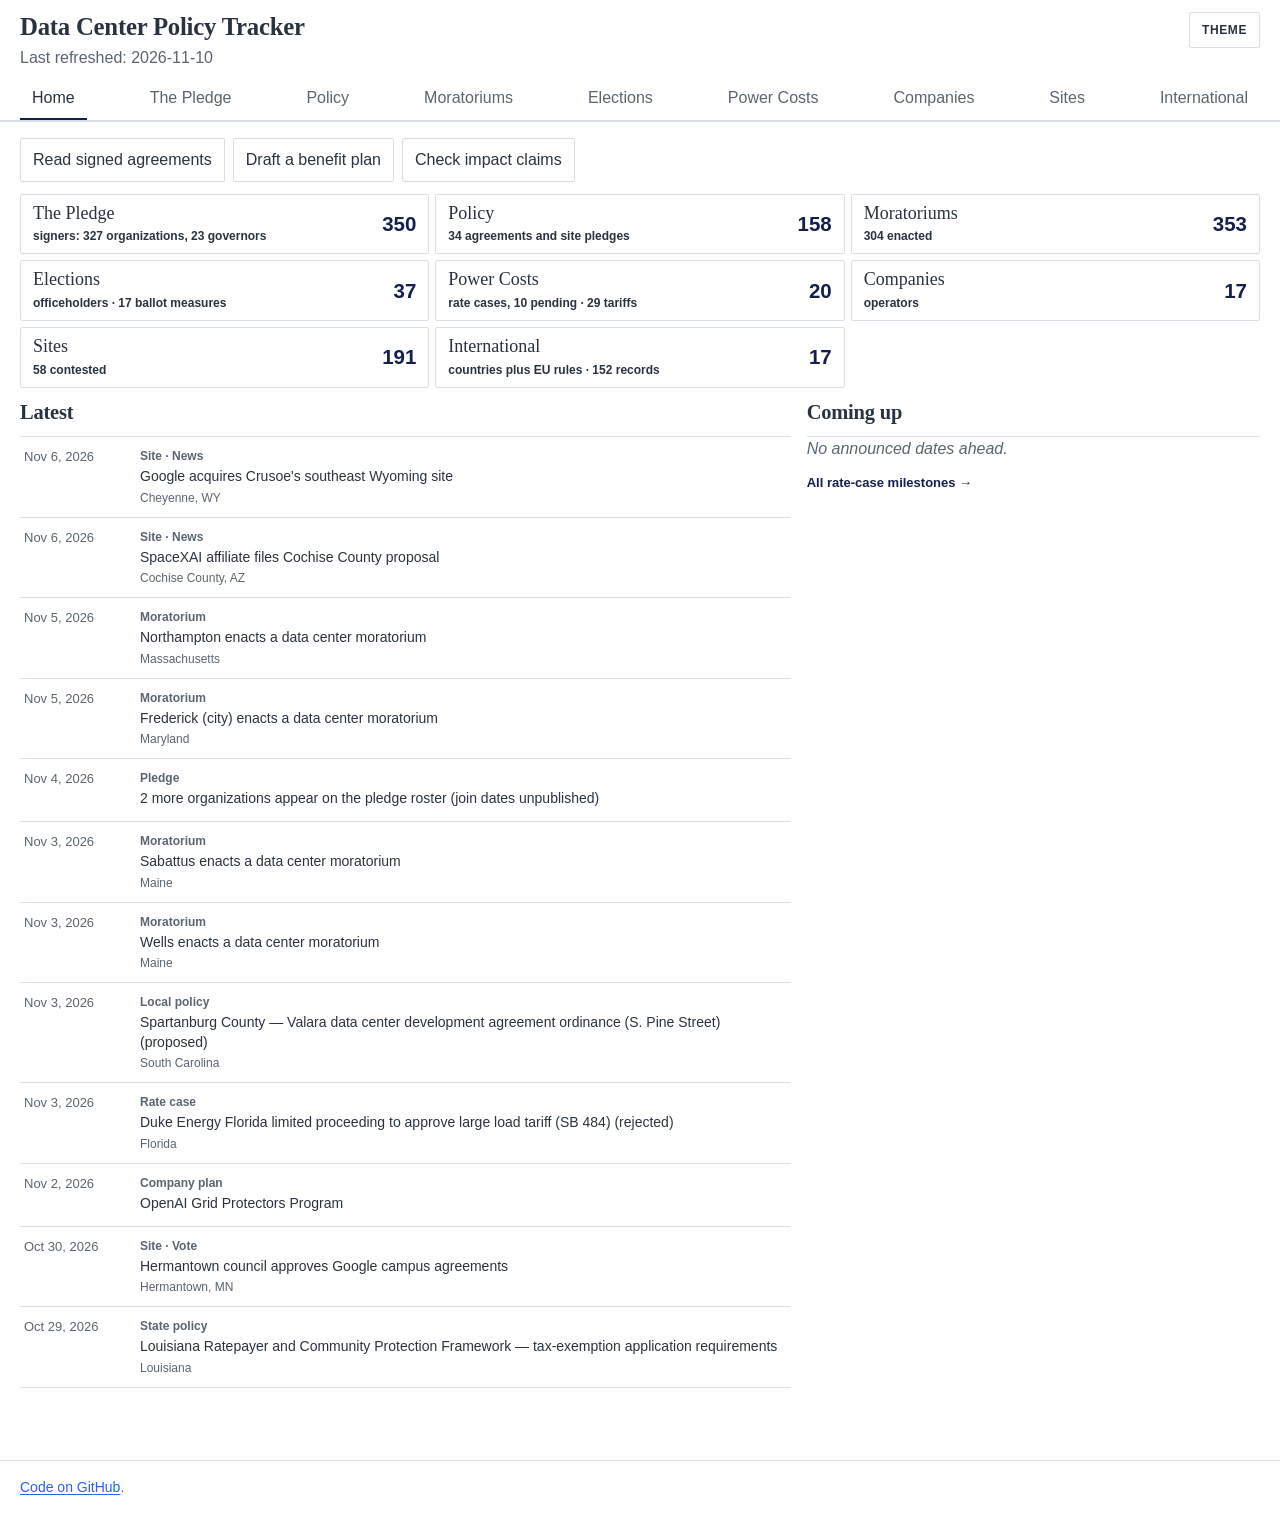
==== docs/index.html @ f53e9111 "Restore the moratorium directory and group agreements under Policy" ====
<!doctype html>
<html lang="en" data-theme="light">
  <head>
    <meta charset="utf-8" />
    <meta name="viewport" content="width=device-width, initial-scale=1, viewport-fit=cover" />
    <meta name="color-scheme" content="light dark" />
    <meta name="theme-color" content="#0d132d" />
    <title>Data Center Policy Tracker: the US and selected countries</title>
    <meta
      name="description"
      content="Data-center moratoriums, state and local policies, community benefit agreements, utility tariffs and rate cases, elections, and operators' commitments at contested sites in the U.S. and selected countries."
    />
    <link rel="canonical" href="https://pranava0x0.github.io/datacenterpolicytracker/" />
    <link rel="alternate" type="text/markdown" title="Plain-text guide for AI agents" href="llms.txt" />
    <meta property="og:type" content="website" />
    <meta property="og:site_name" content="Data Center Policy Tracker" />
    <meta property="og:title" content="Data Center Policy Tracker" />
    <meta property="og:description" content="A sourced record of data-center moratoriums, policies, benefit agreements, tariffs, rate cases, elections and operator commitments in the U.S. and selected countries." />
    <meta property="og:url" content="https://pranava0x0.github.io/datacenterpolicytracker/" />
    <meta name="twitter:card" content="summary" />
    <script type="application/ld+json">
      {
        "@context": "https://schema.org",
        "@type": "Dataset",
        "name": "Data Center Policy Tracker",
        "description": "Data-center moratoriums, policies, benefit agreements, utility tariffs, rate cases, elections, operators' published commitments to host communities and community responses, each linked to its primary source.",
        "url": "https://pranava0x0.github.io/datacenterpolicytracker/",
        "isAccessibleForFree": true,
        "dateModified": "2026-11-10",
        "creator": { "@type": "Person", "name": "pranava0x0", "url": "https://github.com/pranava0x0" },
        "spatialCoverage": "United States and selected countries",
        "distribution": [
          { "@type": "DataDownload", "encodingFormat": "text/markdown", "contentUrl": "https://pranava0x0.github.io/datacenterpolicytracker/llms.txt" }
        ]
      }
    </script>
    <link rel="preload" as="fetch" href="data/companies.json" crossorigin />
    <link rel="stylesheet" href="styles.css?v=20261110b" />
    <!-- html2pdf is lazy-loaded on demand by the moratorium PDF export (see
         loadHtml2Pdf in app.js) so it doesn't block first paint or tests. -->
    <script defer src="app.js?v=20261110b"></script>
  </head>
  <body>
    <a class="skip-link" href="#main">Skip to main content</a>

    <header class="topbar" role="banner">
      <div class="topbar-inner">
        <div class="topbar-title">
          <h1 aria-label="Data Center Policy Tracker">Data Center Policy Tracker</h1>
          <p class="topbar-sub" id="meta">Loading…</p>
        </div>
        <nav class="topbar-controls" aria-label="Toolbar">
          <button id="theme-toggle" type="button" aria-label="Theme: toggle dark mode" title="Toggle theme">Theme</button>
        </nav>
      </div>

      <!-- Tab bar sits directly under the title (v2.1) so every tab is
           reachable without scrolling on load. The pledge landing content
           (kicker/stats/panels/activity/paths) used to live here as
           always-visible header chrome; it now lives in the "Overview" tab
           below (#view-overview), the default view, so it's presented like
           everything else instead of pushing the tab bar off-screen. -->
      <div class="tabbar-sticky">
      <div class="tabbar" role="tablist" aria-label="Dashboard views">
        <button
          id="tab-overview"
          class="tab"
          role="tab"
          type="button"
          aria-selected="true"
          aria-controls="view-overview"
        >
          Home
        </button>
        <button
          id="tab-ratepayer"
          class="tab"
          aria-label="The Pledge"
          role="tab"
          type="button"
          aria-selected="false"
          aria-controls="view-ratepayer"
        >
          The Pledge
        </button>
        <button
          id="tab-policies"
          class="tab"
          aria-label="Policy"
          role="tab"
          type="button"
          aria-selected="false"
          aria-controls="view-policies"
        >
          Policy
        </button>
        <button
          id="tab-moratoriums"
          class="tab"
          aria-label="Moratoriums"
          role="tab"
          type="button"
          aria-selected="false"
          aria-controls="view-moratoriums"
        >
          Moratoriums
        </button>
        <button
          id="tab-elections"
          class="tab"
          role="tab"
          type="button"
          aria-selected="false"
          aria-controls="view-elections"
        >
          Elections
        </button>
        <button
          id="tab-tariffs"
          class="tab"
          aria-label="Power Costs"
          role="tab"
          type="button"
          aria-selected="false"
          aria-controls="view-tariffs"
        >
          Power Costs
        </button>
        <button
          id="tab-comparison"
          class="tab"
          role="tab"
          type="button"
          aria-selected="false"
          aria-controls="view-comparison"
        >
          Companies
        </button>
        <button
          id="tab-explorer"
          class="tab"
          role="tab"
          type="button"
          aria-selected="false"
          aria-controls="view-explorer"
        >
          Sites
        </button>
        <button
          id="tab-world"
          class="tab"
          role="tab"
          type="button"
          aria-selected="false"
          aria-controls="view-world"
          aria-label="International"
        >
          International
        </button>
      </div>
      </div>
    </header>

    <main id="main" tabindex="-1" role="main">
      <!-- ====================== OVERVIEW VIEW ====================== -->
      <!-- The Home tab, cut to a news-style briefing (v3): a one-line dek, a
           numbers band summarizing the whole record, the soonest docket
           milestones + the change feed, and one card per tab. The shape
           graphics that used to render here (roster bar, commitment meters,
           50-state strip) live with their subjects now — the bar and strip in
           The Pledge tab's Coverage section, the meters superseded by the
           commitment band's own tallies. Stats are computed from the loaded
           data by renderPledgeHero(); nothing here is a hardcoded number. -->
      <section
        id="view-overview"
        class="view"
        role="tabpanel"
        aria-labelledby="tab-overview"
      >
        <div class="home-body">

          <nav class="home-tasks" aria-label="Planning tools">
            <button type="button" data-guide-target="strongest">Read signed agreements</button>
            <button type="button" data-guide-target="drafts">Draft a benefit plan</button>
            <button type="button" data-guide-target="evidence">Check impact claims</button>
          </nav>
          <!-- One card per tab, each led by its main number. Numbers and the
               two lists render from data/home.json (built by refresh.py). -->
          <nav class="home-cards" id="home-cards" aria-label="Sections">
            <button class="home-card" type="button" data-path-target="pledge">
              <span class="home-card-title">The Pledge</span>
              <span class="home-card-num" data-count-for="pledge">&mdash;</span>
              <span class="home-card-sub" data-sub-for="pledge"></span>
            </button>
            <button class="home-card" type="button" data-path-target="policies">
              <span class="home-card-title">Policy</span>
              <span class="home-card-num" data-count-for="policies">&mdash;</span>
              <span class="home-card-sub" data-sub-for="policies"></span>
            </button>
            <button class="home-card" type="button" data-path-target="moratoriums">
              <span class="home-card-title">Moratoriums</span>
              <span class="home-card-num" data-count-for="moratoriums">&mdash;</span>
              <span class="home-card-sub" data-sub-for="moratoriums"></span>
            </button>
            <button class="home-card" type="button" data-path-target="elections">
              <span class="home-card-title">Elections</span>
              <span class="home-card-num" data-count-for="elections">&mdash;</span>
              <span class="home-card-sub" data-sub-for="elections"></span>
            </button>
            <button class="home-card" type="button" data-path-target="tariffs">
              <span class="home-card-title">Power Costs</span>
              <span class="home-card-num" data-count-for="tariffs">&mdash;</span>
              <span class="home-card-sub" data-sub-for="tariffs"></span>
            </button>
            <button class="home-card" type="button" data-path-target="companies">
              <span class="home-card-title">Companies</span>
              <span class="home-card-num" data-count-for="companies">&mdash;</span>
              <span class="home-card-sub" data-sub-for="companies"></span>
            </button>
            <button class="home-card" type="button" data-path-target="explorer">
              <span class="home-card-title">Sites</span>
              <span class="home-card-num" data-count-for="sites">&mdash;</span>
              <span class="home-card-sub" data-sub-for="sites"></span>
            </button>
            <button class="home-card" type="button" data-path-target="world">
              <span class="home-card-title">International</span>
              <span class="home-card-num" data-count-for="world">&mdash;</span>
              <span class="home-card-sub" data-sub-for="world"></span>
            </button>
          </nav>

          <div class="home-latest">
            <section class="home-feed" aria-labelledby="home-latest-h">
              <h2 class="home-h" id="home-latest-h">Latest</h2>
              <ol id="home-latest-list" class="feed-list"></ol>
              <button type="button" class="btn-link home-latest-more" id="home-latest-more" hidden></button>
            </section>
            <section class="whats-next" aria-labelledby="wn-h" id="whats-next">
              <h2 class="home-h" id="wn-h">Coming up</h2>
              <ol id="whats-next-list" class="feed-list"></ol>
              <button id="whats-next-more" class="btn-link" type="button" data-path-target="ratecases">
                All rate-case milestones &rarr;
              </button>
            </section>
          </div>
        </div>
      </section>

      <!-- ====================== COMPARISON VIEW ====================== -->
      <section
        id="view-comparison"
        class="view"
        role="tabpanel"
        aria-labelledby="tab-comparison"
        hidden
      >
        <div class="hero">

          <h2 class="hero-title">Companies</h2>
        </div>

        <div class="subtabs subtabs--view" role="tablist" aria-label="Companies view">
          <button class="subtab" role="tab" type="button" id="subtab-co-profiles" aria-selected="true" tabindex="0" aria-controls="subpane-co-profiles">
            Profiles <span class="subtab-count" id="co-profiles-count"></span>
          </button>
          <button class="subtab" role="tab" type="button" id="subtab-co-commitments" aria-selected="false" tabindex="-1" aria-controls="subpane-co-commitments">
            Commitments <span class="subtab-count" id="matrix-count"></span>
          </button>
          <button class="subtab" role="tab" type="button" id="subtab-co-footprint" aria-selected="false" tabindex="-1" aria-controls="subpane-co-footprint">
            Footprint <span class="subtab-count" id="agg-company-count"></span>
          </button>
        </div>

        <div class="subtab-panel" id="subpane-co-profiles" role="tabpanel" aria-labelledby="subtab-co-profiles">
          <p class="acc-sub">
            One card per operator. Commitment depth counts the operator&rsquo;s own published statements, theme by theme.
          </p>
          <ul class="depth-legend" aria-label="Commitment depth legend">
            <li><span class="depth-chip depth-specific">Specific</span> at least one statement with a figure (jobs, dollars, megawatts, gallons)</li>
            <li><span class="depth-chip depth-general">General</span> a written commitment without a figure</li>
            <li><span class="depth-chip depth-none">None found</span> nothing published on the theme</li>
          </ul>
          <ol class="co-cards" id="co-cards" role="list"></ol>
        </div>

        <div class="subtab-panel" id="subpane-co-commitments" role="tabpanel" aria-labelledby="subtab-co-commitments" hidden>
          <div class="matrix-toolbar">
            <p class="matrix-help">
              How specific each operator&rsquo;s published commitments are, theme by theme, and how many statements back each one.
            </p>
            <span class="export-btns">
              <button id="matrix-csv" type="button" class="btn-ghost matrix-csv" aria-label="Download the company-by-theme matrix as a CSV file">⤓ CSV</button>
              <button id="comparison-pdf-btn" type="button" class="btn-ghost" aria-label="Export comparison view as PDF">⤓ PDF</button>
            </span>
          </div>
          <ul class="depth-legend" aria-label="Cell legend">
            <li><span class="depth-mark depth-specific" aria-hidden="true"></span> Specific: a statement with a figure</li>
            <li><span class="depth-mark depth-general" aria-hidden="true"></span> General: written, no figure</li>
            <li><span class="depth-mark depth-none" aria-hidden="true"></span> None found</li>
            <li class="muted">Number = published statements</li>
          </ul>
        <div class="matrix-wrap" role="region" aria-label="Company × Theme matrix">
          <table id="comparison-matrix" class="matrix">
            <thead>
              <tr id="matrix-head-row"><th class="col-company" scope="col">Company</th></tr>
            </thead>
            <tbody id="matrix-body"></tbody>
          </table>
          <div id="matrix-tooltip" class="matrix-tooltip" hidden role="tooltip" aria-live="off"></div>
        </div>
          <section class="theme-quotes" id="theme-quotes" aria-live="polite">
            <div class="theme-quotes-head">
              <h3 class="theme-quotes-title" id="theme-quotes-title">Read the quotes</h3>
              <div class="theme-picker" id="theme-picker" role="group" aria-label="Theme"></div>
            </div>
            <ol class="theme-quotes-list" id="theme-quotes-list" role="list"></ol>
          </section>
        </div>

        <div class="subtab-panel" id="subpane-co-footprint" role="tabpanel" aria-labelledby="subtab-co-footprint" hidden>
          <div class="table-controls">
            <p class="acc-sub">What each operator has announced across the sites tracked here.</p>
            <span class="export-btns">
              <button id="agg-csv-btn" type="button" class="btn-ghost" title="All totals: by company, state, signatory category and utility">⤓ CSV</button>
              <button id="agg-pdf-btn" type="button" class="btn-ghost" title="All totals: by company, state, signatory category and utility">⤓ PDF</button>
            </span>
          </div>
            <div class="table-scroll">
              <table class="agg-table" id="agg-company-table" aria-label="Company rollup">
                <thead>
                  <tr>
                    <th scope="col" data-sort-key="name" data-sort-table="company" class="sortable">Company <span class="sort-ind" aria-hidden="true"></span></th>
                    <th scope="col" class="num sortable" data-sort-key="projects" data-sort-table="company">Projects <span class="sort-ind" aria-hidden="true"></span></th>
                    <th scope="col" class="num sortable" data-sort-key="power_mw" data-sort-table="company">Power <span class="sort-ind" aria-hidden="true"></span></th>
                    <th scope="col" class="num sortable" data-sort-key="capex" data-sort-table="company">Investment <span class="sort-ind" aria-hidden="true"></span></th>
                    <th scope="col" class="num sortable" data-sort-key="jobs" data-sort-table="company">Jobs <span class="sort-ind" aria-hidden="true"></span></th>
                    <th scope="col" class="num sortable" data-sort-key="claims" data-sort-table="company">Claims <span class="sort-ind" aria-hidden="true"></span></th>
                    <th scope="col" class="num responses-col sortable" data-sort-key="responses" data-sort-table="company" title="Community responses by stance">Responses <span class="sort-ind" aria-hidden="true"></span></th>
                  </tr>
                </thead>
                <tbody id="agg-company-tbody"></tbody>
                <tfoot id="agg-company-tfoot"></tfoot>
              </table>
            </div>
        </div>

        <section
          id="company-detail"
          class="company-detail"
          aria-live="polite"
          hidden
        >
          <button
            id="company-detail-close"
            class="detail-close"
            type="button"
            aria-label="Close company summary"
          >
            ×
          </button>
          <header class="detail-header">
            <p class="eyebrow" id="cd-hq">—</p>
            <h3 id="cd-name">—</h3>
          </header>

          <p id="cd-summary" class="company-summary muted">
            Select a company.
          </p>

          <dl class="kv">
            <dt>Official community page</dt>
            <dd id="cd-page-link">—</dd>
            <dt>Recorded claims</dt>
            <dd id="cd-claim-count">—</dd>
            <dt>Tracked projects</dt>
            <dd id="cd-project-count">—</dd>
            <dt>Last reviewed</dt>
            <dd id="cd-last-reviewed">—</dd>
          </dl>

          <section id="cd-responses-breakdown" class="cd-responses-breakdown" hidden aria-label="Community response breakdown">
            <h4 class="cd-breakdown-heading">Community responses</h4>
            <div id="cd-breakdown-body"></div>
          </section>

          <div class="detail-cta">
            <button
              id="cd-view-projects"
              class="btn-ghost"
              type="button"
            >
              View this company's projects →
            </button>
          </div>
        </section>
      </section>

      <!-- ====================== EXPLORER VIEW ====================== -->
      <section
        id="view-explorer"
        class="view"
        role="tabpanel"
        aria-labelledby="tab-explorer"
        hidden
      >
        <div class="hero">

          <h2 class="hero-title">Sites</h2>
        </div>

        <div class="subtabs subtabs--view" role="tablist" aria-label="Sites view">
          <button class="subtab" role="tab" type="button" id="subtab-sites-map" aria-selected="true" tabindex="0" aria-controls="subpane-sites-map">
            Map &amp; list <span class="subtab-count" id="sites-map-count"></span>
          </button>
          <button class="subtab" role="tab" type="button" id="subtab-sites-contested" aria-selected="false" tabindex="-1" aria-controls="subpane-sites-contested">
            Contested <span class="subtab-count" id="sites-contested-count"></span>
          </button>
          <button class="subtab" role="tab" type="button" id="subtab-sites-states" aria-selected="false" tabindex="-1" aria-controls="subpane-sites-states">
            By state <span class="subtab-count" id="agg-state-count"></span>
          </button>
        </div>

        <div class="subtab-panel" id="subpane-sites-map" role="tabpanel" aria-labelledby="subtab-sites-map">
        <div class="filter-bar" id="explorer-filter-section">
        <div
          class="theme-filter-row"
          id="theme-filter-row"
          role="group"
          aria-label="Filter projects by theme"
        ></div>

        <div class="explorer-filters" role="group" aria-label="Filter projects">
          <label class="filter filter-search">
            <span class="sr-only">Search sites</span>
            <input id="f-q" type="search" placeholder="Search site, city, state or company" autocomplete="off" />
          </label>
          <label class="filter">
            <span class="sr-only">Company</span>
            <select id="f-company">
              <option value="">All companies</option>
            </select>
          </label>
          <label class="filter">
            <span class="sr-only">State</span>
            <select id="f-state">
              <option value="">All states</option>
            </select>
          </label>
          <label class="filter">
            <span class="sr-only">Status</span>
            <select id="f-status">
              <option value="">Any status</option>
              <option value="announced">Announced</option>
              <option value="construction">Under construction</option>
              <option value="operational">Operational</option>
              <option value="withdrawn">Withdrawn</option>
            </select>
          </label>
          <label class="filter">
            <span class="sr-only">Community stance</span>
            <select id="f-stance">
              <option value="">Any community stance</option>
              <option value="positive">Has positive responses</option>
              <option value="mixed">Has mixed responses</option>
              <option value="negative">Has negative responses</option>
            </select>
          </label>
          <label class="filter">
            <span class="sr-only">Constituency</span>
            <select id="f-constituency">
              <option value="">Any constituency</option>
              <option value="residents">Residents</option>
              <option value="local_government">Local government</option>
              <option value="ngo">NGO</option>
              <option value="regulator">Regulator</option>
              <option value="journalist">Journalist</option>
              <option value="academic">Academic</option>
            </select>
          </label>
          <label class="filter">
            <span class="sr-only">Sort by</span>
            <select id="f-sort">
              <option value="composite">Sort: most benefit claimed</option>
              <option value="investment">Sort: investment</option>
              <option value="jobs">Sort: jobs</option>
              <option value="claims">Sort: published statements</option>
            </select>
          </label>
          <button id="f-reset" type="button" class="btn-ghost">Reset</button>
          <span class="export-btns">
            <button id="explorer-csv-btn" type="button" class="btn-ghost">⤓ CSV</button>
            <button id="explorer-pdf-btn" type="button" class="btn-ghost">⤓ PDF</button>
          </span>
        </div>
          <p class="filter-bar-meta" role="status"><span id="explorer-filter-count"></span></p>
        </div>

        <div class="explorer-layout">
          <div id="map" class="map" aria-label="Project map" role="group"></div>
          <aside class="explorer-list" aria-label="Project list">
            <p class="list-meta" id="explorer-meta">Loading projects…</p>
            <ol id="project-list" class="project-list" aria-label="Sites"></ol>
          </aside>
        </div>

        <section
          id="project-detail"
          class="project-detail"
          aria-live="polite"
          hidden
        >
          <button id="detail-close" class="detail-close" type="button" aria-label="Close detail">
            ×
          </button>
          <header class="detail-header">
            <button type="button" class="btn-link" id="d-company" title="Open company profile">—</button>
            <h3 id="d-name">—</h3>
            <p class="detail-sub">
              <span id="d-location">—</span> ·
              <span id="d-status">—</span> ·
              announced <span id="d-year">—</span>
            </p>
          </header>

          <div class="detail-tabs" role="tablist" aria-label="Project detail sections">
            <button
              id="dtab-overview"
              class="dtab"
              role="tab"
              type="button"
              aria-selected="true"
              aria-controls="dpane-overview"
            >
              Overview
            </button>
            <button
              id="dtab-claims"
              class="dtab"
              role="tab"
              type="button"
              aria-selected="false"
              aria-controls="dpane-claims"
            >
              Claims <span class="dtab-count" id="dtab-claims-count" hidden></span>
            </button>
            <button
              id="dtab-responses"
              class="dtab"
              role="tab"
              type="button"
              aria-selected="false"
              aria-controls="dpane-responses"
            >
              On the ground <span class="dtab-count" id="dtab-responses-count" hidden></span>
            </button>
            <button
              id="dtab-timeline"
              class="dtab"
              role="tab"
              type="button"
              aria-selected="false"
              aria-controls="dpane-timeline"
            >
              Timeline <span class="dtab-count" id="dtab-timeline-count" hidden></span>
            </button>
          </div>

          <div
            id="dpane-overview"
            class="dpane"
            role="tabpanel"
            aria-labelledby="dtab-overview"
          >
            <dl class="kv">
              <dt>Claimed investment</dt>
              <dd id="d-investment">—</dd>
              <dt>Claimed jobs</dt>
              <dd id="d-jobs">—</dd>
              <dt>Acreage</dt>
              <dd id="d-acreage">—</dd>
              <dt>Power capacity</dt>
              <dd id="d-power">—</dd>
              <dt>GPU / accelerator count</dt>
              <dd id="d-gpus">—</dd>
              <dt>Offtaker</dt>
              <dd id="d-offtaker">—</dd>
              <dt>Project page</dt>
              <dd id="d-project-page">—</dd>
              <dt>Record source</dt>
              <dd id="d-source">—</dd>
              <dt>Notes</dt>
              <dd id="d-notes">—</dd>
            </dl>

            <section
              id="d-at-a-glance"
              class="at-a-glance"
              aria-labelledby="d-at-a-glance-heading"
              hidden
            >
              <h4 id="d-at-a-glance-heading">At a glance</h4>
              <p class="at-a-glance-sub">
                Summarized from this site's claims. Quotes and sources are on the Claims tab.
              </p>
              <ul id="d-at-a-glance-list" class="at-a-glance-list"></ul>
            </section>
          </div>

          <div
            id="dpane-claims"
            class="dpane"
            role="tabpanel"
            aria-labelledby="dtab-claims"
            hidden
          >
            <ol id="d-claims" class="claims-list compact">
              <li class="muted">No site-specific claims captured yet.</li>
            </ol>
          </div>

          <div
            id="dpane-responses"
            class="dpane"
            role="tabpanel"
            aria-labelledby="dtab-responses"
            hidden
          >
            <p class="response-help">
              What officials, residents, advocates, regulators, and reporters have said about this site.
            </p>
            <ol id="d-responses" class="response-list">
              <li class="muted">No on-the-ground feedback captured for this site yet.</li>
            </ol>
          </div>

          <div
            id="dpane-timeline"
            class="dpane"
            role="tabpanel"
            aria-labelledby="dtab-timeline"
            hidden
          >
            <p class="response-help">
              Hearings, votes, permits, filings and coverage at this site, newest first. Announced future dates lead.
            </p>
            <ol id="d-timeline" class="timeline" role="list"></ol>
          </div>
        </section>
        </div>

        <div class="subtab-panel" id="subpane-sites-contested" role="tabpanel" aria-labelledby="subtab-sites-contested" hidden>
          <p class="acc-sub">
            Sites with documented pushback: a critical community response, disputed ratepayer costs, a disputed promise, or a lawsuit. Each carries a dated local timeline of hearings, votes, permits, filings and coverage.
          </p>
          <div class="filter-bar filter-bar--slim" role="group" aria-label="Filter contested sites">
            <label class="filter">
              <span class="sr-only">State</span>
              <select id="c-state"><option value="">All states</option></select>
            </label>
            <label class="filter">
              <span class="sr-only">Company</span>
              <select id="c-company"><option value="">All companies</option></select>
            </label>
            <label class="filter">
              <span class="sr-only">Sort</span>
              <select id="c-sort">
                <option value="recent">Most recent activity</option>
                <option value="upcoming">Next date first</option>
                <option value="critical">Most critical responses</option>
              </select>
            </label>
            <span class="filter-bar-meta" role="status" id="contested-meta"></span>
          </div>
          <ol class="contested-list" id="contested-list" role="list"></ol>
        </div>

        <div class="subtab-panel" id="subpane-sites-states" role="tabpanel" aria-labelledby="subtab-sites-states" hidden>
          <div id="sites-by-state-section">
            <div class="table-scroll">
              <table class="agg-table" id="agg-state-table" aria-label="State rollup">
                <thead>
                  <tr>
                    <th scope="col" data-sort-key="state" data-sort-table="state" class="sortable">State <span class="sort-ind" aria-hidden="true"></span></th>
                    <th scope="col" class="num sortable" data-sort-key="companies" data-sort-table="state">Companies <span class="sort-ind" aria-hidden="true"></span></th>
                    <th scope="col" class="num sortable" data-sort-key="projects" data-sort-table="state">Projects <span class="sort-ind" aria-hidden="true"></span></th>
                    <th scope="col" class="num sortable" data-sort-key="power_mw" data-sort-table="state">Power <span class="sort-ind" aria-hidden="true"></span></th>
                    <th scope="col" class="num sortable" data-sort-key="capex" data-sort-table="state">Investment <span class="sort-ind" aria-hidden="true"></span></th>
                    <th scope="col" class="num sortable" data-sort-key="jobs" data-sort-table="state">Jobs <span class="sort-ind" aria-hidden="true"></span></th>
                    <th scope="col" class="num responses-col sortable" data-sort-key="responses" data-sort-table="state" title="Community responses by stance">Responses <span class="sort-ind" aria-hidden="true"></span></th>
                  </tr>
                </thead>
                <tbody id="agg-state-tbody"></tbody>
                <tfoot id="agg-state-tfoot"></tfoot>
              </table>
            </div>
          </div>
        </div>
      </section>

      <!-- ================= RATEPAYER PROTECTION PLEDGE VIEW ================= -->
      <section
        id="view-ratepayer"
        class="view"
        role="tabpanel"
        aria-labelledby="tab-ratepayer"
        hidden
      >
        <div class="hero">

          <h2 class="hero-title">The Pledge</h2>
          <p class="hero-dek">
            Who signed the White House Ratepayer Protection Pledge of <span id="rp-pledge-date">March 4, 2026</span>, and which sites show it. <a id="rp-pledge-link" href="#" target="_blank" rel="noopener noreferrer">Read the pledge →</a>
          </p>
        </div>

        <!-- ---------------------------------------------------------------
             1. THE PLEDGE — the five commitments, rendered as the page's
             spine. Each carries a live count of how the assessed sites score
             on that principle, which turns the existing per-principle rubric
             into the thing the page is organized around.

             Collapsed by default: the commitments are reference material a
             returning reader has already read, and the page's live content
             (coverage, scorecard) is what they came back for. Expanding it
             from elsewhere goes through goToPledgeTarget(), which opens the
             panel before scrolling — a smooth-scroll to a collapsed section
             lands on a closed bar and reads as a broken link.
             --------------------------------------------------------------- -->
        <details class="rp-band acc acc--band" id="rp-commitments-section">
          <summary>
            <!-- A real <h3>, not a styled <span>: a collapsed section whose
                 header isn't a heading element drops out of screen-reader
                 heading navigation and the document outline.

                 The kicker lives INSIDE the heading. <summary> takes phrasing
                 content optionally intermixed with heading content, so a
                 wrapping <div> is not conforming (W3C Nu: "Element div not
                 allowed as child of element summary") — but <h3> takes
                 phrasing content, so the kicker nests happily there. -->
            <h3 class="rp-band-title acc-title" id="rp-commitments-heading">
              The five commitments, and how tracked sites measure up
            </h3>
            <span class="acc-count" id="rp-commitments-count"></span>
            <span class="acc-chevron" aria-hidden="true"></span>
          </summary>
          <div class="acc-body">
            <ol id="rp-commitments" class="rp-commit-list"></ol>
            <p class="rp-band-source">
              Commitment titles and text quoted verbatim from the
              <a
                id="rp-commitments-link"
                href="#"
                target="_blank"
                rel="noopener noreferrer"
                >White House Ratepayer Protection Pledge</a
              >. Counts cover assessed sites only.
            </p>
          </div>
        </details>

        <!-- ---------------------------------------------------------------
             2. ROSTER (collapsed: "did my utility sign?" is one tap away),
                then TRACKED SITES (the tab's own question, open), then
                COVERAGE by category and the state grid.
             --------------------------------------------------------------- -->
        <section id="rp-roster-section">
          <details class="acc" id="rp-roster-details">
            <summary id="rp-roster-summary">
              <h3 class="acc-title" id="rp-roster-heading">Signatory roster</h3>
              <span class="acc-count" id="rp-roster-total"></span>
              <span class="acc-chevron" aria-hidden="true"></span>
            </summary>
            <div class="acc-body">
            <p class="acc-sub" id="rp-roster-sub">
              From the White House roster.
            </p>
            <div class="rp-roster-controls">
              <label class="rp-roster-search" for="rp-roster-q">
                <span class="visually-hidden">Search signatories by name or domain</span>
                <input
                  id="rp-roster-q"
                  type="search"
                  placeholder="Search by name or domain…"
                  autocomplete="off"
                />
              </label>
              <div
                id="rp-roster-filters"
                class="rp-roster-filters"
                role="group"
                aria-label="Filter roster by category"
              ></div>
            </div>
            <p class="rp-roster-count" id="rp-roster-count" role="status"></p>
            <ul id="rp-roster" class="rp-roster"></ul>
            </div>
          </details>
        </section>

        <details class="acc" id="rp-coverage-section">
          <summary>
            <h3 class="acc-title" id="rp-coverage-heading">Coverage</h3>
            <span class="acc-count" id="rp-coverage-count"></span>
            <span class="acc-chevron" aria-hidden="true"></span>
          </summary>
          <div class="acc-body">
            <p class="acc-sub" id="rp-coverage-sub">
              Buyers, utilities, cooperatives, developers, and governors.
            </p>
            <!-- The proportional roster bar (moved here from the Home band in
                 v3): a single count says nothing about the shape of the
                 coalition, and the shape — overwhelmingly rural cooperatives —
                 is the story. -->
            <div id="pledge-coverage-bar" class="pledge-bar"></div>
            <ul id="pledge-coverage-key" class="pledge-bar-key"></ul>
            <p class="rp-drift-note" id="rp-drift-note" hidden></p>

            <h4 class="rp-subhead" id="rp-states-heading">States</h4>
            <p class="rp-section-sub">
              Darker states have more tracked sites, pauses, policies, tariffs and rate cases. ★ = governor signed the addendum.
            </p>
            <div id="pledge-state-strip" class="pledge-state-strip" role="group" aria-labelledby="rp-states-heading"></div>
            <p class="pledge-strip-key" id="pledge-strip-key"></p>
          </div>
        </details>

        <!-- ---------------------------------------------------------------
             TRACKED SITES — one list, four cohorts, as sub-tabs.

             These were four sibling sections; they are four *bucketings of
             the same site list*, and a reader wants one at a time. That is
             the test for a sub-tab group rather than an accordion: sections
             you'd never want on screen together.

             The id stays `rp-scorecard-section` because PLEDGE_TARGETS and
             the Overview "For researchers" pathway card both scroll to it.
             --------------------------------------------------------------- -->
        <details class="acc" id="rp-scorecard-section" open>
          <summary>
            <h3 class="acc-title" id="rp-scorecard-heading">Tracked sites</h3>
            <span class="acc-count" id="rp-sites-count"></span>
            <span class="acc-chevron" aria-hidden="true"></span>
          </summary>
          <div class="acc-body">
            <div class="subtabs" role="tablist" aria-label="Site cohort">
              <button
                class="subtab"
                role="tab"
                type="button"
                id="subtab-rp-sites-assessed"
                aria-selected="true"
                tabindex="0"
                aria-controls="subpane-rp-sites-assessed"
              >
                Assessed <span class="subtab-count" id="rp-scorecard-count"></span>
              </button>
              <button
                class="subtab"
                role="tab"
                type="button"
                id="subtab-rp-sites-unassessed"
                aria-selected="false"
                tabindex="-1"
                aria-controls="subpane-rp-sites-unassessed"
              >
                Awaiting assessment
                <span class="subtab-count" id="rp-unassessed-count"></span>
              </button>
              <button
                class="subtab"
                role="tab"
                type="button"
                id="subtab-rp-sites-pre-pledge"
                aria-selected="false"
                tabindex="-1"
                aria-controls="subpane-rp-sites-pre-pledge"
              >
                Before the pledge
                <span class="subtab-count" id="rp-pre-pledge-count"></span>
              </button>
              <button
                class="subtab"
                role="tab"
                type="button"
                id="subtab-rp-sites-non-signatory"
                aria-selected="false"
                tabindex="-1"
                aria-controls="subpane-rp-sites-non-signatory"
              >
                Never signed
                <span class="subtab-count" id="rp-non-signatory-count"></span>
              </button>
            </div>

            <div
              class="subtab-panel"
              id="subpane-rp-sites-assessed"
              role="tabpanel"
              aria-labelledby="subtab-rp-sites-assessed"
            >
              <p class="acc-sub">
                Sites announced after their operator signed, plus earlier sites with later reporting that confirms the pledge applies.
              </p>
              <div class="rp-scorecard-toolbar">
                <div id="rp-legend" class="rp-legend" role="group" aria-label="Assessment status legend"></div>
                <span class="export-btns">
                  <button id="rp-export-csv" class="btn-ghost" type="button">⤓ CSV</button>
                  <button id="rp-export-pdf" class="btn-ghost" type="button">⤓ PDF</button>
                </span>
              </div>
              <!-- Sticky filter bar. The scorecard is 39 cards and growing; before
                   this the only way to find a site was to scroll all of them. -->
              <div class="rp-filterbar" id="rp-filterbar">
                <label class="rp-filter-search" for="rp-q">
                  <span class="visually-hidden">Search assessed sites</span>
                  <input
                    id="rp-q"
                    type="search"
                    placeholder="Search site, company, or state…"
                    autocomplete="off"
                  />
                </label>
                <div
                  class="rp-filter-chips"
                  id="rp-status-filter"
                  role="group"
                  aria-label="Filter by assessment status"
                ></div>
                <label class="rp-filter-flag">
                  <input type="checkbox" id="rp-only-concerns" />
                  Only sites with a ratepayer concern
                </label>
                <p class="rp-filter-count" id="rp-filter-count" role="status"></p>
              </div>
              <ul id="rp-scorecard" class="rp-scorecard"></ul>
            </div>

            <div
              class="subtab-panel"
              id="subpane-rp-sites-unassessed"
              role="tabpanel"
              aria-labelledby="subtab-rp-sites-unassessed"
              hidden
            >
              <p class="acc-sub">
                Not yet assessed. Each card identifies pledge-era timing or an unpublished signing date.
              </p>
              <ul id="rp-unassessed" class="rp-pre-pledge-list"></ul>
            </div>

            <div
              class="subtab-panel"
              id="subpane-rp-sites-pre-pledge"
              role="tabpanel"
              aria-labelledby="subtab-rp-sites-pre-pledge"
              hidden
            >
              <p class="acc-sub">
                Announced before the operator signed. Covered by the company's national pledge only.
              </p>
              <ul id="rp-pre-pledge" class="rp-pre-pledge-list"></ul>
            </div>

            <!-- Not part of the assessed cohort. This replaced a "Show
                 non-signatory companies" checkbox: a sub-tab is the same
                 opt-in reveal (default is Assessed, you have to choose this)
                 while sitting in the one place a reader compares cohorts.
                 The scope rule is unchanged and enforced elsewhere — no
                 `ratepayer` assessment is ever attached to these sites. -->
            <div
              class="subtab-panel"
              id="subpane-rp-sites-non-signatory"
              role="tabpanel"
              aria-labelledby="subtab-rp-sites-non-signatory"
              hidden
            >
              <p class="acc-sub">
                Companies that have not signed. Shown for comparison; some publish their own ratepayer commitments.
              </p>
              <ul id="rp-non-signatory" class="rp-pre-pledge-list"></ul>
            </div>
          </div>
        </details>

        <details class="acc" id="rp-category-section">
          <summary>
            <h3 class="acc-title">Signer categories</h3>
            <span class="acc-count" id="agg-signatory-count"></span>
            <span class="acc-chevron" aria-hidden="true"></span>
          </summary>
          <div class="acc-body">
            <p class="acc-sub" id="agg-signatory-sub"></p>
            <div class="table-scroll">
              <table
                class="agg-table"
                id="agg-signatory-table"
                aria-label="Rollup by pledge signatory category"
              >
                <thead>
                  <tr>
                    <th scope="col">Category</th>
                    <th scope="col" class="num">Companies</th>
                    <th scope="col" class="num">Sites</th>
                    <th scope="col" class="num">Power</th>
                    <th scope="col" class="num">Investment</th>
                    <th scope="col" class="num">Assessed</th>
                    <th scope="col" class="num">Contested</th>
                  </tr>
                </thead>
                <tbody id="agg-signatory-tbody"></tbody>
              </table>
            </div>
          </div>
        </details>

        <details class="acc" id="rp-utility-section">
          <summary>
            <h3 class="acc-title">Utilities</h3>
            <span class="acc-count" id="agg-utility-count"></span>
            <span class="acc-chevron" aria-hidden="true"></span>
          </summary>
          <div class="acc-body">
            <p class="acc-sub" id="agg-utility-sub"></p>
            <div class="table-scroll">
              <table class="agg-table" id="agg-utility-table" aria-label="Utility rollup">
                <thead>
                  <tr>
                    <th scope="col" data-sort-key="name" data-sort-table="utility" class="sortable">Utility <span class="sort-ind" aria-hidden="true"></span></th>
                    <th scope="col">Pledge</th>
                    <th scope="col">States</th>
                    <th scope="col" class="num sortable" data-sort-key="tariffs" data-sort-table="utility">Tariffs <span class="sort-ind" aria-hidden="true"></span></th>
                    <th scope="col" class="num sortable" data-sort-key="rateCases" data-sort-table="utility">Rate cases <span class="sort-ind" aria-hidden="true"></span></th>
                    <th scope="col" class="num sortable" data-sort-key="sites" data-sort-table="utility">Served sites <span class="sort-ind" aria-hidden="true"></span></th>
                  </tr>
                </thead>
                <tbody id="agg-utility-tbody"></tbody>
              </table>
            </div>
          </div>
        </details>

        <!-- ---------------------------------------------------------------
             3. SIGNATORY ROSTER — searchable, category-filterable. Rendered
             on first expand (300+ rows), not on view load — the id below is
             what that wiring and the e2e suite address.
             --------------------------------------------------------------- -->

        <p class="rp-footnote">
          Assessments are editorial judgments. A site without a site-specific commitment has not failed; the company has not published one for it.
        </p>

        <!-- ================= STATE PANEL MODAL =================
             Follows the tariff/moratorium modal pattern exactly: backdrop
             click, Escape, focus trap, return-focus on close. Deep-linkable
             at #state/TX. Contents are assembled from data already collected
             for other views — no new records back this panel. -->
        <div id="state-modal" class="state-modal" hidden>
          <div class="state-modal__backdrop" data-state-close aria-hidden="true"></div>
          <div
            id="state-detail"
            class="state-detail state-modal__dialog"
            role="dialog"
            aria-modal="true"
            aria-labelledby="sd-name"
          >
            <button
              id="state-detail-close"
              class="detail-close"
              type="button"
              aria-label="Close state details"
            >
              ×
            </button>
            <header class="detail-header">
              <p class="eyebrow" id="sd-eyebrow">State</p>
              <h3 id="sd-name">—</h3>
              <p class="detail-sub" id="sd-governor">—</p>
            </header>
            <div id="sd-body" class="state-detail-body"></div>
          </div>
        </div>
      </section>

      <!-- ====================== MORATORIUMS VIEW ====================== -->
      <section
        id="view-elections"
        class="view"
        role="tabpanel"
        aria-labelledby="tab-elections"
        hidden
      >
        <div id="elections-content"><p class="muted">Loading election records…</p></div>
      </section>

      <!-- ====================== UTILITY TARIFFS VIEW ====================== -->
      <section
        id="view-tariffs"
        class="view"
        role="tabpanel"
        aria-labelledby="tab-tariffs"
        hidden
      >
        <div class="hero">

          <h2 class="hero-title">Power Costs</h2>
          <p class="hero-dek">
            Who pays for data center power: rate cases, and large-load tariffs scored against the
            <a
              id="tariff-lbl-link"
              href="https://eta-publications.lbl.gov/sites/default/files/2025-01/electricity_rate_designs_for_large_loads_evolving_practices_and_opportunities_final.pdf"
              target="_blank"
              rel="noopener noreferrer"
              >DOE / Berkeley Lab rate-design elements ↗</a>
          </p>
        </div>

        <!-- Status overview stats -->
        <ul id="tariff-stats" class="rp-stats" aria-label="Tariff statistics"></ul>

        <div class="subtabs subtabs--view" role="tablist" aria-label="Tariffs and rate cases view">
          <button class="subtab" role="tab" type="button" id="subtab-tar-ratecases" aria-selected="true" tabindex="0" aria-controls="subpane-tar-ratecases">
            Rate cases <span class="subtab-count" id="rate-cases-count"></span>
          </button>
          <button class="subtab" role="tab" type="button" id="subtab-tar-tariffs" aria-selected="false" tabindex="-1" aria-controls="subpane-tar-tariffs">
            Tariffs <span class="subtab-count" id="tariffs-count"></span>
          </button>
          <button class="subtab" role="tab" type="button" id="subtab-tar-elements" aria-selected="false" tabindex="-1" aria-controls="subpane-tar-elements">
            Elements <span class="subtab-count" id="tariff-coverage-count"></span>
          </button>
        </div>

        <div class="subtab-panel" id="subpane-tar-ratecases" role="tabpanel" aria-labelledby="subtab-tar-ratecases">
          <div id="rate-cases-section">
            <p class="acc-sub">
              Where regulators decide who pays: rate cases, special contracts, and rulemakings. Pending cases show their next step. Federal cases are marked
              <span class="badge badge-tariff-federal">FED</span>.
            </p>
            <div class="filter-bar filter-bar--slim" role="group" aria-label="Filter rate cases">
              <label class="filter">
                <span class="sr-only">Status</span>
                <select id="rc-status-filter">
                  <option value="">Any status</option>
                  <option value="pending">Pending</option>
                  <option value="approved">Approved</option>
                  <option value="rejected">Rejected</option>
                </select>
              </label>
              <span class="filter-bar-meta" role="status" id="rc-meta"></span>
            </div>
            <ol id="rate-cases-list" class="rc-list">
              <!-- Populated by app.js -->
            </ol>
          </div>
        </div>

        <div class="subtab-panel" id="subpane-tar-tariffs" role="tabpanel" aria-labelledby="subtab-tar-tariffs" hidden>
          <div id="tariffs-directory">
            <h3 class="sr-only" id="tariffs-table-heading">Tariff directory</h3>
            <div id="tariff-filters" class="filter-bar filter-bar--slim" role="group" aria-label="Filter tariffs">
              <label class="filter">
                <span class="sr-only">Status</span>
                <select id="tariff-status-filter">
                  <option value="">Any status</option>
                  <option value="approved">Approved</option>
                  <option value="proposed">Proposed</option>
                  <option value="rejected">Rejected / Withdrawn</option>
                </select>
              </label>
              <label class="filter">
                <span class="sr-only">State</span>
                <select id="tariff-state-filter">
                  <option value="">All states</option>
                </select>
              </label>
              <label class="filter">
                <span class="sr-only">Rate-design element</span>
                <select id="tariff-element-filter">
                  <option value="">Any rate-design element</option>
                </select>
              </label>
              <span class="export-btns">
                <button id="tariffs-csv-btn" class="btn-ghost" title="Export to CSV">⤓ CSV</button>
                <button id="tariffs-pdf-btn" class="btn-ghost" title="Export to PDF">⤓ PDF</button>
              </span>
              <span class="filter-bar-meta" role="status" id="tariffs-meta"></span>
            </div>
          <div class="table-scroll">
            <table id="tariffs-table" class="moratorium-table tariff-table">
              <thead>
                <tr>
                  <th>Utility</th>
                  <th>State</th>
                  <th>Tariff</th>
                  <th>Status</th>
                  <th class="num">Min load</th>
                  <th class="num" title="LBL rate-design elements addressed out of 17">LBL elements</th>
                </tr>
              </thead>
              <tbody id="tariffs-tbody">
                <!-- Populated by app.js -->
              </tbody>
            </table>
          </div>
          </div>
        </div>

        <div class="subtab-panel" id="subpane-tar-elements" role="tabpanel" aria-labelledby="subtab-tar-elements" hidden>
          <div id="tariff-coverage-section">
            <p class="acc-sub">
              The 17 elements from the DOE / Berkeley Lab brief, and how many tracked tariffs include each.
            </p>
            <div id="tariff-coverage-grid" class="tariff-coverage-grid">
              <!-- Populated by app.js -->
            </div>
            <div id="tariff-coverage-popout" class="tariff-coverage-popout"></div>
          </div>
        </div>

        <p class="rp-footnote">
          Curated, not exhaustive. Many states have no data-center tariff yet. “LBL elements” measures coverage, not quality. One
          <strong>federal</strong> FERC co-location case (badged
          <span class="badge badge-tariff-federal">FED</span>) is included because the LBL brief covers co-location. It is left out of the state counts.
        </p>

        <!-- ================= TARIFF DETAIL MODAL ================= -->
        <div id="tariff-modal" class="tariff-modal" hidden>
          <div class="tariff-modal__backdrop" data-tariff-close aria-hidden="true"></div>
          <div id="tariff-detail" class="moratorium-detail tariff-detail tariff-modal__dialog" role="dialog" aria-modal="true" aria-labelledby="td-name" aria-live="polite">
          <button id="tariff-detail-close" class="detail-close" type="button" aria-label="Close tariff details">
            ×
          </button>
          <header class="detail-header">
            <p class="eyebrow" id="td-utility">—</p>
            <h3 id="td-name">—</h3>
            <p class="detail-sub">
              <span id="td-status" class="badge">—</span> ·
              <span id="td-state">—</span>
            </p>
          </header>

          <dl class="kv">
            <dt>Utility</dt>
            <dd id="td-utility-detail">—</dd>
            <dt>Regulator</dt>
            <dd id="td-regulator">—</dd>
            <dt>Docket / case</dt>
            <dd id="td-docket">—</dd>
            <dt>Status</dt>
            <dd id="td-status-detail">—</dd>
            <dt>Decision date</dt>
            <dd id="td-decision">—</dd>
            <dt>Minimum load</dt>
            <dd id="td-minload">—</dd>
            <dt>Large-load customers</dt>
            <dd id="td-customers">—</dd>
          </dl>

          <div id="td-summary" class="moratorium-summary"></div>

          <section id="td-params" class="tariff-params" aria-labelledby="td-params-heading">
            <h4 id="td-params-heading">Rate-design elements</h4>
            <div id="td-params-body"><!-- Populated by app.js --></div>
          </section>

          <section id="td-additional" class="tariff-additional" aria-labelledby="td-additional-heading" hidden>
            <h4 id="td-additional-heading">Other terms</h4>
            <ul id="td-additional-list" class="tariff-additional-list"></ul>
          </section>

          <section id="td-legislation" class="tariff-legislation" aria-labelledby="td-legislation-heading" hidden>
            <h4 id="td-legislation-heading">Related legislation</h4>
            <ul id="td-legislation-list" class="tariff-legislation-list"></ul>
          </section>

          <section id="td-resources" class="moratorium-resources" aria-labelledby="td-resources-heading">
            <h4 id="td-resources-heading">Sources & Resources</h4>
            <ul id="td-resources-list" class="resources-list"></ul>
          </section>

          <p id="td-captured" class="muted" style="font-size: 0.85rem; margin-top: 1rem;"></p>
          </div>
        </div>
      </section>

      <!-- ================= LOCAL POLICY FRAMEWORKS VIEW ================= -->
      <!-- The instruments between a moratorium (a pause) and a tariff (who
           pays for power): orders, laws and ordinances that set conditions,
           the benefit agreements signed at specific sites, and companies'
           own community plans. One Policy record type; see
           notes/specs/SPEC_POLICIES_TAB.md. Lazy-loads its own payload. -->
      <section
        id="view-policies"
        class="view"
        role="tabpanel"
        aria-labelledby="tab-policies"
        hidden
      >
        <div class="hero">

          <h2 class="hero-title">Policy</h2>
          <p class="view-scope">U.S. laws, bills, executive orders and community benefit agreements.</p>
        </div>


        <div class="subtabs subtabs--view" role="tablist" aria-label="Policy view">
          <button class="subtab" role="tab" type="button" id="subtab-pol-principles" aria-selected="true" tabindex="0" aria-controls="subpane-pol-principles">
            Topics <span class="subtab-count" id="policy-principles-count"></span>
          </button>
          <button class="subtab" role="tab" type="button" id="subtab-pol-agreements" aria-selected="false" tabindex="-1" aria-controls="subpane-pol-agreements">Agreements <span class="subtab-count" id="policy-agreements-count"></span></button>
          <button class="subtab" role="tab" type="button" id="subtab-pol-latest" aria-selected="false" tabindex="-1" aria-controls="subpane-pol-latest">
            Latest <span class="subtab-count" id="policy-actions-count"></span>
          </button>
          <button class="subtab" role="tab" type="button" id="subtab-pol-rules" aria-selected="false" tabindex="-1" aria-controls="subpane-pol-rules">
            Rules <span class="subtab-count" id="policies-count"></span>
          </button>
        </div>

        <div id="policy-pane-error" hidden><span id="policy-error-message" role="status"></span> <button type="button" class="linkish" id="policy-retry">Retry</button></div>
        <div class="subtab-panel" id="subpane-pol-principles" role="tabpanel" aria-labelledby="subtab-pol-principles">
          <div id="policy-principles-section">
            <ul id="policy-principles" class="pb-principles" aria-label="US policy topics"></ul>
            <button id="policy-heat-abroad" class="linkish" type="button">Waste heat reuse abroad →</button>
          </div>
        </div>

        <div class="subtab-panel" id="subpane-pol-latest" role="tabpanel" aria-labelledby="subtab-pol-latest" hidden>
          <div id="policy-actions-section">
            <ol id="policy-actions" class="pb-actions"></ol>
          </div>
        </div>

        <div class="subtab-panel" id="subpane-pol-rules" role="tabpanel" aria-labelledby="subtab-pol-rules" hidden>
          <div id="policies-directory">
            <h3 class="sr-only" id="policies-table-heading">All frameworks</h3>
            <div id="policy-filters" class="filter-bar filter-bar--slim directory-filters" role="group" aria-label="Filter policies">
            <label class="filter"><span class="filter-name">Type</span>
                <select id="policy-instrument-filter">
                  <option value="">All types</option>
                </select>
              </label>
            <label class="filter"><span class="filter-name">Status</span>
                <select id="policy-status-filter">
                  <option value="">Any status</option>
                </select>
              </label>
            <label class="filter"><span class="filter-name">State</span>
                <select id="policy-state-filter">
                  <option value="">All states</option>
                </select>
              </label>
            <label class="rp-filter-flag">
                <input type="checkbox" id="policy-cbf-filter" />
                Community benefits only
              </label>
            <details class="directory-more-filters"><summary>More filters</summary><div class="filter-bar filter-bar--slim"><label class="filter"><span class="filter-name">Level</span>
                <select id="policy-scope-filter">
                  <option value="">All levels</option>
                </select>
              </label>
            <label class="filter"><span class="filter-name">Topic</span>
                <select id="policy-principle-filter">
                  <option value="">All principles</option>
                </select>
              </label>
            </div></details>
            <span class="export-btns">
                <button id="policies-csv-btn" class="btn-ghost" title="Export to CSV">⤓ CSV</button>
                <button id="policies-pdf-btn" class="btn-ghost" title="Export to PDF">⤓ PDF</button>
              </span>
            </div>
            <div class="table-scroll">
              <table id="policies-table" class="moratorium-table policy-table">
                <thead>
                  <tr>
                    <th>Title</th>
                    <th>Type</th>
                    <th>Where</th>
                    <th>Status</th>
                    <th>Date</th>
                    <th>Topics</th>
                  </tr>
                </thead>
                <tbody id="policies-tbody">
                  <tr><td colspan="6" class="muted">Loading…</td></tr>
                </tbody>
              </table>
            </div>
          </div>
        </div>


        <div id="subpane-pol-agreements" class="subtab-panel" role="tabpanel" aria-labelledby="subtab-pol-agreements" hidden>
        <h3>Community benefit agreements</h3>


        <div class="subtabs subtabs--view" role="tablist" aria-label="Benefit Agreements view">
          <button class="subtab" role="tab" type="button" id="subtab-cba-strongest" aria-selected="true" tabindex="0" aria-controls="subpane-cba-strongest">
            Most documented <span class="subtab-count" id="cba-strongest-count"></span>
          </button>
          <button class="subtab" role="tab" type="button" id="subtab-cba-all" aria-selected="false" tabindex="-1" aria-controls="subpane-cba-all">
            All <span class="subtab-count" id="cba-all-count"></span>
          </button>
          <button class="subtab" role="tab" type="button" id="subtab-cba-features" aria-selected="false" tabindex="-1" aria-controls="subpane-cba-features">
            Terms
          </button>
          <button class="subtab" role="tab" type="button" id="subtab-cba-drafts" aria-selected="false" tabindex="-1" aria-controls="subpane-cba-drafts">Draft plans</button>
          <button class="subtab" role="tab" type="button" id="subtab-cba-evidence" aria-selected="false" tabindex="-1" aria-controls="subpane-cba-evidence">Evidence</button>
        </div>

        <div class="subtab-panel" id="subpane-cba-strongest" role="tabpanel" aria-labelledby="subtab-cba-strongest">
          <p class="cba-note">Signed agreements that put the most of the nine terms in writing. A count of terms on paper, not a measure of enforcement or delivery.</p>
          <ol id="cba-strongest" class="cba-list" role="list"></ol>
        </div>

        <div class="subtab-panel" id="subpane-cba-all" role="tabpanel" aria-labelledby="subtab-cba-all" hidden>
          <div class="filter-bar filter-bar--slim" role="group" aria-label="Filter agreements">
            <label class="filter">
              <span class="sr-only">Status</span>
              <select id="cba-status-filter">
                <option value="">Any status</option>
                <option value="in_effect">Signed</option>
                <option value="proposed">Proposed</option>
                <option value="failed">Rejected or withdrawn</option>
              </select>
            </label>
            <label class="filter">
              <span class="sr-only">State</span>
              <select id="cba-state-filter">
                <option value="">All states</option>
              </select>
            </label>
            <label class="filter">
              <span class="sr-only">Kind</span>
              <select id="cba-kind-filter">
                <option value="">Agreements and company pledges</option>
                <option value="benefit_agreement">Agreements only</option>
                <option value="company_plan">Company pledges to one community</option>
              </select>
            </label>
            <span class="filter-bar-meta" role="status" id="cba-meta"></span>
          </div>
          <ol id="cba-all" class="cba-list cba-list--compact" role="list"></ol>
        </div>

        <div class="subtab-panel" id="subpane-cba-features" role="tabpanel" aria-labelledby="subtab-cba-features" hidden>
          <div id="cba-provisions" class="cba-provisions"></div>
          <p class="cba-note">
            Nine terms a strong agreement puts in writing, from the
            <a href="https://naacp.org/sites/default/files/documents/NAACP%20CBA%20Template%202026.pdf" target="_blank" rel="noopener noreferrer">NAACP 2026 template</a>
            and signed agreements.
          </p>
          <ol id="cba-features" class="cba-features" role="list"></ol>
        </div>
        <div class="subtab-panel planning-guide" id="subpane-cba-drafts" role="tabpanel" aria-labelledby="subtab-cba-drafts" hidden>
          <p>Loading draft plans…</p>
        </div>
        <div class="subtab-panel planning-guide" id="subpane-cba-evidence" role="tabpanel" aria-labelledby="subtab-cba-evidence" hidden>
          <p>Loading evidence guide…</p>
        </div>
        <ul id="cba-stats" class="rp-stats" aria-label="Agreement statistics"></ul>
        </div>

        <p class="rp-footnote">
          Coverage varies by state. For utility tariffs, see <a href="#tariffs/tariffs">Power Costs</a>.
        </p>
        <ul id="policy-stats" class="rp-stats" aria-label="Policy statistics"></ul>
        <div id="policy-modal" class="tariff-modal" hidden>
          <div class="tariff-modal__backdrop" data-policy-close aria-hidden="true"></div>
          <div id="policy-detail" class="moratorium-detail tariff-detail tariff-modal__dialog" role="dialog" aria-modal="true" aria-labelledby="pd-title">
            <button id="policy-detail-close" class="detail-close" type="button" aria-label="Close policy details">×</button>
            <header class="detail-header">
              <p class="eyebrow" id="pd-instrument">—</p>
              <h3 id="pd-title">—</h3>
              <p class="detail-sub">
                <span id="pd-status" class="badge">—</span> ·
                <span id="pd-where">—</span>
              </p>
            </header>
            <dl class="kv">
              <dt>Identifier</dt>
              <dd id="pd-identifier">—</dd>
              <dt>Date</dt>
              <dd id="pd-date">—</dd>
              <dt>Parties</dt>
              <dd id="pd-parties">—</dd>
              <dt>Stated value</dt>
              <dd id="pd-value">—</dd>
              <dt>Topics</dt>
              <dd id="pd-principles">—</dd>
              <dt>Themes</dt>
              <dd id="pd-themes">—</dd>
            </dl>
            <div id="pd-summary" class="moratorium-summary"></div>
            <div id="pd-delivered" hidden></div>
            <section class="tariff-additional" aria-labelledby="pd-terms-heading">
              <h4 id="pd-terms-heading">Key terms</h4>
              <ul id="pd-terms" class="tariff-additional-list"></ul>
            </section>
            <section id="pd-related" class="tariff-legislation" aria-labelledby="pd-related-heading" hidden>
              <h4 id="pd-related-heading">Related records</h4>
              <ul id="pd-related-list" class="tariff-legislation-list"></ul>
            </section>
            <section class="moratorium-resources" aria-labelledby="pd-resources-heading">
              <h4 id="pd-resources-heading">Sources &amp; Resources</h4>
              <ul id="pd-resources-list" class="resources-list"></ul>
            </section>
            <section class="pd-next" aria-labelledby="pd-next-heading">
              <h4 id="pd-next-heading">Next step</h4>
              <p><button type="button" id="pd-draft-btn" class="btn-link"></button></p>
              <p class="muted pd-next-note">The draft uses invented example numbers; it does not say this rule applies elsewhere.</p>
            </section>
            <p id="pd-captured" class="muted policy-captured"></p>
          </div>
        </div>
      </section>

      <section id="view-moratoriums" class="view" role="tabpanel" aria-labelledby="tab-moratoriums" hidden>
        <div class="hero"><h2 class="hero-title">Moratoriums</h2></div>
          <ul id="moratorium-stats" class="rp-stats" aria-label="Pause statistics"></ul>
        <div class="subtabs subtabs--view" role="tablist" aria-label="Moratoriums view">
          <button class="subtab" role="tab" type="button" id="subtab-mor-directory" aria-selected="true" tabindex="0" aria-controls="subpane-mor-directory">
            Directory <span class="subtab-count" id="moratoriums-count"></span>
          </button>
          <button class="subtab" role="tab" type="button" id="subtab-mor-map" aria-selected="false" tabindex="-1" aria-controls="subpane-mor-map">Map</button>
          <button class="subtab" role="tab" type="button" id="subtab-mor-trends" aria-selected="false" tabindex="-1" aria-controls="subpane-mor-trends">
            Trends <span class="subtab-count" id="moratorium-themes-count"></span>
          </button>
        </div>
        <div id="mor-load-error" hidden>Could not load moratoriums. <button id="mor-retry" type="button" class="linkish">Retry</button></div>
        <div class="subtab-panel" id="subpane-mor-directory" role="tabpanel" aria-labelledby="subtab-mor-directory">
          <div id="moratoriums-directory">
          <h3 class="sr-only" id="moratoriums-table-heading">Moratoriums directory</h3>
          <div id="moratorium-filters" class="filter-bar filter-bar--slim directory-filters" role="group" aria-label="Filter moratoriums">
            <label class="filter filter-search"><span class="filter-name">Search</span>
              <input id="moratorium-q" type="search" placeholder="Place, state or bill" autocomplete="off" />
            </label>
            <label class="filter"><span class="filter-name">Status</span>
              <select id="moratorium-status-filter">
                <option value="">Any status</option>
                <option value="enacted">Enacted</option>
                <option value="proposed">Proposed</option>
                <option value="failed">Failed</option>
                <option value="lifted">Lifted</option>
              </select>
            </label>
            <label class="filter"><span class="filter-name">Level</span>
              <select id="moratorium-type-filter">
                <option value="">Any level</option>
                <option value="federal">Federal</option>
                <option value="state">State</option>
                <option value="county">County</option>
                <option value="city">City</option>
              </select>
            </label>
            <span class="export-btns">
              <button id="moratoriums-csv-btn" class="btn-ghost" title="Export to CSV">⤓ CSV</button>
              <button id="moratoriums-pdf-btn" class="btn-ghost" title="Export to PDF">⤓ PDF</button>
            </span>
            <span class="filter-bar-meta" role="status" id="moratoriums-meta"></span>
          </div>
          <div class="table-scroll">
            <table id="moratoriums-table" class="moratorium-table">
              <thead>
                <tr>
                  <th aria-sort="none">Jurisdiction</th>
                  <th aria-sort="none">Date</th>
                  <th aria-sort="none">Type</th>
                  <th aria-sort="none">Status</th>
                  <th aria-sort="none">Duration</th>
                  <th aria-sort="none" class="mor-col-reasons">Key Reasons</th>
                </tr>
              </thead>
              <tbody id="moratoriums-tbody">
                <!-- Populated by app.js -->
              </tbody>
            </table>
          </div>
          </div>
        </div>

        <div class="subtab-panel" id="subpane-mor-map" role="tabpanel" aria-labelledby="subtab-mor-map" hidden>
          <div id="jurisdiction-map-content"><p class="muted">Loading map…</p></div>
        </div>

        <div class="subtab-panel" id="subpane-mor-trends" role="tabpanel" aria-labelledby="subtab-mor-trends" hidden>
        <!-- Summary Charts (status split, jurisdiction level, reasons, timeline) -->
        <section
          id="moratorium-charts"
          class="mor-charts"
          aria-label="Moratorium summary charts"
        >
          <!-- Populated by app.js -->
        </section>

          <div id="moratorium-themes">
            <h3 class="theme-quotes-title">Concerns cited</h3>
            <p class="acc-sub">How many moratoriums cite each concern.</p>
            <div id="reason-breakdown" class="reason-grid">
              <!-- Populated by app.js -->
            </div>
          </div>
        </div>

      </section>

        <!-- ================= MORATORIUM DETAIL MODAL ================= -->
        <div id="moratorium-modal" class="moratorium-modal" hidden>
          <div class="moratorium-modal__backdrop" data-moratorium-close aria-hidden="true"></div>
          <div id="moratorium-detail" class="moratorium-detail moratorium-modal__dialog" role="dialog" aria-modal="true" aria-labelledby="md-jurisdiction" aria-live="polite">
          <button id="moratorium-detail-close" class="detail-close" type="button" aria-label="Close moratorium details">
            ×
          </button>
          <header class="detail-header">
            <p class="eyebrow" id="md-jurisdiction-type">—</p>
            <h3 id="md-jurisdiction">—</h3>
            <p class="detail-sub">
              <span id="md-status" class="badge">—</span> ·
              <span id="md-duration">—</span>
            </p>
          </header>

          <dl class="kv">
            <dt>Status</dt>
            <dd id="md-status-detail">—</dd>
            <dt id="md-enacted-dt">Enacted date</dt>
            <dd id="md-enacted">—</dd>
            <dt id="md-effective-dt" hidden>Effective date</dt>
            <dd id="md-effective" hidden>—</dd>
            <dt>Duration</dt>
            <dd id="md-duration-detail">—</dd>
            <dt>Power threshold</dt>
            <dd id="md-threshold">—</dd>
            <dt>Key reasons</dt>
            <dd id="md-reasons">—</dd>
            <dt id="md-policy-type-dt" hidden>Policy type</dt>
            <dd id="md-policy-type" hidden>—</dd>
            <dt id="md-bill-dt" hidden>Bill / Resolution</dt>
            <dd id="md-bill-number" hidden>—</dd>
            <dt id="md-sponsors-dt" hidden>Introduced by</dt>
            <dd id="md-sponsors" hidden>—</dd>
            <dt id="md-enacted-by-dt" hidden>Signed / enacted by</dt>
            <dd id="md-enacted-by" hidden>—</dd>
            <dt id="md-votes-dt" hidden>Vote</dt>
            <dd id="md-votes" hidden>—</dd>
            <dt id="md-session-dt" hidden>Session</dt>
            <dd id="md-session" hidden>—</dd>
            <dt id="md-failure-reason-dt" hidden>Why it failed</dt>
            <dd id="md-failure-reason" hidden>—</dd>
          </dl>

          <div id="md-summary" class="moratorium-summary"></div>

          <section id="md-stakeholders" class="moratorium-stakeholders" aria-labelledby="md-stakeholders-heading" hidden>
            <h4 id="md-stakeholders-heading">Key stakeholders</h4>
            <div id="md-stakeholders-body"></div>
          </section>

          <section id="md-resources" class="moratorium-resources" aria-labelledby="md-resources-heading">
            <h4 id="md-resources-heading">Sources &amp; Resources</h4>
            <ul id="md-resources-list" class="resources-list"></ul>
          </section>

          <p id="md-captured" class="muted" style="font-size: 0.85rem; margin-top: 1rem;"></p>
          </div>
        </div>

      <!-- ================== INTERNATIONAL VIEW (v6) ================== -->
      <!-- notes/specs/SPEC_INTERNATIONAL.md. One lazy payload
           (data/international.json); no US view reads it. Country pages are a
           panel INSIDE this view, never a modal over another view. -->
      <section id="view-world" class="view" role="tabpanel" aria-labelledby="tab-world" hidden>
        <div class="hero">

          <h2 class="hero-title">International</h2>
        </div>

        <p id="world-error" role="status" hidden>Could not load international records. <button type="button" class="btn-link" id="world-retry">Retry</button></p>

        <div id="world-country" class="world-country" hidden>
          <p><button type="button" id="world-country-back" class="btn-link">← All countries</button></p>
          <div id="world-country-body"></div>
        </div>

        <div id="world-panes">
          <div class="subtabs subtabs--view" role="tablist" aria-label="International view">
            <button class="subtab" role="tab" type="button" id="subtab-world-countries" aria-selected="true" tabindex="0" aria-controls="subpane-world-countries">
              Countries <span class="subtab-count" id="world-countries-count"></span>
            </button>
            <button class="subtab" role="tab" type="button" id="subtab-world-instruments" aria-selected="false" tabindex="-1" aria-controls="subpane-world-instruments">
              Rules <span class="subtab-count" id="world-instruments-count"></span>
            </button>
            <button class="subtab" role="tab" type="button" id="subtab-world-sites" aria-selected="false" tabindex="-1" aria-controls="subpane-world-sites">
              Sites <span class="subtab-count" id="world-sites-count"></span>
            </button>
          </div>

          <div class="subtab-panel" id="subpane-world-countries" role="tabpanel" aria-labelledby="subtab-world-countries">
            <div class="filter-bar"><label class="filter">Find a country or the EU <input type="search" id="world-search" autocomplete="off" /></label><span role="status" id="world-search-status"></span></div>
            <ol id="world-country-list" class="world-cards" role="list"></ol>
          </div>

          <div class="subtab-panel" id="subpane-world-instruments" role="tabpanel" aria-labelledby="subtab-world-instruments" hidden>
            <div class="filter-bar filter-bar--slim" role="group" aria-label="Filter international rules">
              <label class="filter"><span class="sr-only">Country</span>
                <select id="world-country-filter"><option value="">All countries</option></select>
              </label>
              <label class="filter"><span class="sr-only">Principle</span>
                <select id="world-principle-filter"><option value="">All principles</option></select>
              </label>
              <label class="filter"><span class="sr-only">Status</span>
                <select id="world-status-filter">
                  <option value="">Any status</option>
                  <option value="in_effect">In effect / enacted</option>
                  <option value="proposed">Proposed</option>
                  <option value="ended">Ended or failed</option>
                </select>
              </label>
              <span class="filter-bar-meta" role="status" id="world-instruments-meta"></span>
            </div>
            <ol id="world-instrument-list" class="world-records" role="list"></ol>
          </div>

          <div class="subtab-panel" id="subpane-world-sites" role="tabpanel" aria-labelledby="subtab-world-sites" hidden>
            <ol id="world-site-list" class="world-records" role="list"></ol>
          </div>
        </div>

        <ul id="world-stats" class="rp-stats" aria-label="International statistics"></ul>
        <p class="muted world-note">Amounts are shown as each source states them. The "≈ US$" figure uses the Federal Reserve's 2025 annual-average rate (G.5A) and is approximate; nothing is summed across currencies. Quotes stay in their original language, followed by a labelled English translation.</p>
      </section>
    </main>

    <footer class="site-footer">
      <p>
        <a href="https://github.com/pranava0x0/datacenterpolicytracker">Code on GitHub</a>.
      </p>
    </footer>
  </body>
</html>
---- docs/styles.css ----
/* ==========================================================================
   Data Center Policy Tracker — styles.css
   ==========================================================================
   Color tokens live on :root + [data-theme="dark"]. Per CLAUDE.md, never
   hard-code colors elsewhere — read CSS vars via getComputedStyle in JS.
   ========================================================================== */

/* Civic-record palette (v2): cool paper, near-black ink, one deep signal blue.
   Deliberately NOT the warm cream the source page uses — a warm-cream-and-gold
   editorial look reads as a consumer AI product, and this is a public record.
   Cool paper reads as a registry or an investigative newsroom, which is what
   the site actually is. The pledge's STRUCTURE is what we borrowed (Roman
   numeral commitments, letterspaced kickers, big display serif); the colour is
   ours.

   Every value below is a literal in BOTH this block and the dark block
   (DESIGN.md 12.12: a `var()` alias in :root only computes on :root and does
   NOT propagate the dark override to descendants). */
:root {
  /* v3 civic palette, taken from whitehouse.gov's own presets (extracted from
     the live site 2026-08-03): white paper, charcoal ink (#293340), deep navy
     (#0D132D / #151A30 / #141F4D), signal red (#B50000), amber (#FFBD00 —
     10.9:1 on the navy band, 1.7:1 on white, so it is a MARK color on light
     surfaces and a text color only on the band), stone (#E8E6E0) and
     pale-gray (#D9DEE8). Every text pairing below was contrast-computed
     before landing; see the commit message for the table. */
  --bg: #ffffff;
  --surface: #ffffff;
  --surface-2: #f3f3f3;
  --text: #293340;
  --text-muted: #5a6572;
  --border: #d9dee8;
  --border-strong: #8a8a8a;
  --accent: #141f4d;
  --accent-soft: #e3e7f2;
  /* Deliberately NOT --accent's navy: navy-on-white text and this navy link
     color compute to ~1.23:1 contrast against each other, so a link with no
     other visual cue (many use text-decoration: none at rest, underline only
     on :hover) reads as indistinguishable body copy. #2563eb keeps AA against
     white (5.17:1) while roughly doubling the link/text separation (~2.48:1)
     — the practical ceiling given how dark --text already is; 3:1 would need
     --text itself to lighten, out of scope here. */
  --link: #2563eb;

  /* ONE structural accent (2026-08-24, user-directed): the deep navy that
     links, the tab underline and tile rules already used. The old separate
     red mark/rule pair made the chrome read as alarm; whitehouse.gov red
     survives only where color carries a data meaning — the
     failed/rejected/negative status tokens. */

  /* The inked band — the dark section the commitments render on. Deliberately
     dark in BOTH themes (it is a figure, not a surface), so its own foreground
     tokens travel with it rather than inheriting the page theme. */
  --band-bg: #0d132d;
  --band-text: #ffffff;
  --band-text-muted: #abb4c4;
  --band-accent: #ffbd00;
  --band-hairline: rgba(255, 255, 255, 0.18);

  --hairline: rgba(41, 51, 64, 0.16);

  /* Per-stance colors (community responses) */
  --stance-positive: #25663f;
  --stance-positive-soft: #d8eadd;
  --stance-mixed: #8a5410;
  --stance-mixed-soft: #f0e2c9;
  --stance-negative: #a3372f;
  --stance-negative-soft: #f0d4d1;

  /* Delivered-vs-promised palette (v1.13). Mirrors stance hues so that
     "delivered ↔ positive", "shortfall ↔ negative", "partial / contested ↔
     mixed" read consistently across the dashboard. */
  --delivered-delivered: #25663f;
  --delivered-delivered-soft: #e2f0e7;
  --delivered-partial: #46657a;
  --delivered-partial-soft: #e0e8ee;
  --delivered-contested: #8a5410;
  --delivered-contested-soft: #f0e2c9;
  --delivered-shortfall: #a3372f;
  --delivered-shortfall-soft: #f0d4d1;

  /* Ratepayer Protection Pledge palette (v1.15). affirmed ↔ delivered green,
     pledge_only ↔ neutral blue-grey, contested ↔ amber — consistent with the
     delivered/stance signal language. */
  --ratepayer-affirmed: #25663f;
  --ratepayer-affirmed-soft: #e2f0e7;
  --ratepayer-pledge_only: #46657a;
  --ratepayer-pledge_only-soft: #e0e8ee;
  --ratepayer-contested: #8a5410;
  --ratepayer-contested-soft: #f0e2c9;

  /* Tariff status + coverage colors (v1.17). Light values here; dark overrides
     in the [data-theme="dark"] block below — same pattern as --stance /
     --delivered (DESIGN.md: colors live in tokens with dark-mode overrides, not
     hard-coded per rule). approved↔positive, proposed↔mixed, rejected↔negative;
     included↔positive, partial↔mixed. */
  --tariff-approved: #25663f;
  --tariff-approved-soft: #d8eadd;
  --tariff-proposed: #8a5410;
  --tariff-proposed-soft: #f0e2c9;
  --tariff-rejected: #a3372f;
  --tariff-rejected-soft: #f0d4d1;
  --tariff-included: #25663f;
  --tariff-included-soft: #d8eadd;
  --tariff-partial: #8a5410;
  --tariff-partial-soft: #f0e2c9;
  --tariff-federal: #2f5d8a;
  --tariff-federal-soft: #f1f0ea;

  /* Moratorium status — three-state hue language shared with tariffs/stance:
     enacted↔in-effect (green), proposed↔pending (amber), failed↔struck (red).
     Literal values in BOTH :root blocks per DESIGN.md 12.12 (a var() alias in
     :root only won't inherit the dark override to descendants). */
  --moratorium-enacted: #25663f;
  --moratorium-enacted-soft: #d8eadd;
  --moratorium-proposed: #8a5410;
  --moratorium-proposed-soft: #f0e2c9;
  --moratorium-failed: #a3372f;
  --moratorium-failed-soft: #f0d4d1;
  --moratorium-lifted: #4b5563;
  --moratorium-lifted-soft: #e5e7eb;

  /* Per-company subtle accent (NOT brand colors — neutral palette so we
     don't imply endorsement). Used for left borders / chips, not fills. */
  --co-meta: #4a6b8e;
  --co-google: #7a6233;
  --co-microsoft: #3d6b50;
  --co-amazon: #8a5a2c;
  --co-openai: #4a4a4a;
  --co-anthropic: #8e6a4a;
  --co-xai: #2c2c2c;
  --co-oracle: #6b3838;
  --co-wonder-valley: #6b4a8e;
  --co-qts: #2f6e7a;
  --co-crusoe: #8e6b4a;
  --co-coreweave: #5b4a8e;
  --co-prologis: #7a5a3a;
  --co-nscale: #4a5d7a;
  --co-segro: #6b5a7a;
  --co-goodman: #5a7a5f;
  --co-softbank-corp: #5a6a8a;
  --co-nextdc: #6a5a4a;
  --co-xtx-markets: #4a6a6a;
  --co-naver: #3a7a4a;
  --co-mitsui-fudosan: #6a4a7a;
  --co-colt-dcs: #4a7a8a;
  --co-sesterce: #8a5a3a;
  --co-kakao: #8a7a1a;
  --co-lg-uplus: #a02a5a;
  --co-ecodatacenter: #2a7a5a;
  --co-cloudhq: #3a5a9a;
  --co-pampa-energia: #9a5a2a;
  --co-adaniconnex: #3a6a8a;
  --co-reliance: #7a4a5a;
  --co-nxtra: #8a6a3a;
  --co-sb-energy: #8e4a6b;
  --co-brookfield: #5a6b3a;

  /* Per-theme accent (used as left border on theme chips + matrix headers) */
  --theme-jobs: #2f5d8a;
  --theme-tax_revenue: #6b4a8a;
  --theme-energy: #8a6a2f;
  --theme-water: #2f7a8a;
  --theme-community_grants: #25663f;
  --theme-infrastructure: #5b6471;
  --theme-education: #8a4a5b;
  --theme-engagement: #4a8a6b;

  /* Exactly TWO families (2026-08-24, user-directed): one sans for body, UI
     and labels; one serif for the masthead, headings and display numbers.
     The old third (mono, for kickers/dates/counts) and fourth (a separate
     display serif) read as four competing voices on one page. whitehouse.gov
     names Instrument first; naming it costs nothing (it engages when locally
     installed) and the stacks fall back to system faces — still no web
     fonts, per the perf budget. */
  --font-sans:
    "Instrument Sans", -apple-system, BlinkMacSystemFont, "Segoe UI", Roboto,
    "Helvetica Neue", Arial, sans-serif;
  --font-serif:
    "Instrument Serif", Georgia, "Iowan Old Style", "Palatino Linotype",
    Palatino, "Book Antiqua", "Times New Roman", serif;

  /* Type scale (2026-09-23). Every font-size in this sheet is one of these;
     a new size is a design decision, not a styling one. */
  --fs-2xs: 0.6875rem; /* 11px: uppercase labels, pills */
  --fs-xs: 0.75rem; /* 12px: meta, notes, table headers */
  --fs-sm: 0.8125rem; /* 13px: secondary text, card body */
  --fs-base: 0.875rem; /* 14px: tables, lists, body UI */
  --fs-md: 1rem; /* 16px: deks, reading text */
  --fs-lg: 1.125rem; /* 18px: card titles */
  --fs-xl: 1.28rem; /* section headings */
  --fs-2xl: 1.4rem; /* view headings */
  --fs-3xl: 1.55rem; /* masthead, stat numerals */

  /* Spacing scale (2026-10-19): the rhythm every card, section and pill gap
     draws from. */
  --sp-1: 4px;
  --sp-2: 8px;
  --sp-3: 12px;
  --sp-4: 16px;
  --sp-5: 24px;
  --sp-6: 32px;
  --sp-7: 48px;

  /* Civic document: square-cornered hairline boxes, no drop shadows. */
  --radius-sm: 2px;
  --radius: 2px;
  --shadow-sm: none;
  --shadow: 0 4px 16px rgba(17, 21, 28, 0.1);
}

[data-theme="dark"] {
  --bg: #0d132d;
  --surface: #151a30;
  --surface-2: #141f4d;
  --text: #e8e6e0;
  --text-muted: #9aa4b6;
  --border: #2a3450;
  --border-strong: #3e4a6b;
  --accent: #ffbd00;
  --accent-soft: #33290a;
  /* Same fix as the light-mode --link: the previous amber-adjacent value
     (#ffcb33) sits at ~1.22:1 contrast against --text (#e8e6e0) — both are
     light, so a link with no static underline was nearly indistinguishable
     from body copy. #4d84ff keeps AA against --bg (5.2:1) and separates from
     --text at ~2.82:1. */
  --link: #4d84ff;

  /* The band goes darker still in dark mode so it stays a distinct figure
     against the already-dark page rather than blending into it. */
  --band-bg: #070d1f;
  --band-text: #ffffff;
  --band-text-muted: #abb4c4;
  --band-accent: #ffbd00;
  --band-hairline: rgba(255, 255, 255, 0.18);

  --hairline: rgba(232, 230, 224, 0.16);

  --stance-positive: #6cc18a;
  --stance-positive-soft: #1d3a28;
  --stance-mixed: #d6a44c;
  --stance-mixed-soft: #3a2e15;
  --stance-negative: #e07a72;
  --stance-negative-soft: #3a1f1c;

  --delivered-delivered: #6cc18a;
  --delivered-delivered-soft: #1d3a28;
  --delivered-partial: #9bb4cc;
  --delivered-partial-soft: #1f2a36;
  --delivered-contested: #d6a44c;
  --delivered-contested-soft: #3a2e15;
  --delivered-shortfall: #e07a72;
  --delivered-shortfall-soft: #3a1f1c;

  --ratepayer-affirmed: #6cc18a;
  --ratepayer-affirmed-soft: #1d3a28;
  --ratepayer-pledge_only: #9bb4cc;
  --ratepayer-pledge_only-soft: #1f2a36;
  --ratepayer-contested: #d6a44c;
  --ratepayer-contested-soft: #3a2e15;

  /* Tariff status + coverage colors — dark overrides (mirror --stance dark). */
  --tariff-approved: #6cc18a;
  --tariff-approved-soft: #1d3a28;
  --tariff-proposed: #d6a44c;
  --tariff-proposed-soft: #3a2e15;
  --tariff-rejected: #e07a72;
  --tariff-rejected-soft: #3a1f1c;
  --tariff-included: #6cc18a;
  --tariff-included-soft: #1d3a28;
  --tariff-partial: #d6a44c;
  --tariff-partial-soft: #3a2e15;
  --tariff-federal: #7eb6e8;
  --tariff-federal-soft: #1f2630;
  --moratorium-lifted: #a3a8b3;
  --moratorium-lifted-soft: #2a2f3a;

  --co-meta: #7eb6e8;
  --co-google: #d6b86a;
  --co-microsoft: #6cc18a;
  --co-amazon: #d6a060;
  --co-openai: #b8b8b8;
  --co-anthropic: #d6b08a;
  --co-xai: #888888;
  --co-oracle: #d68a8a;
  --co-wonder-valley: #b48ad8;
  --co-qts: #7ec1cf;
  --co-crusoe: #d6b08a;
  --co-coreweave: #a896d8;
  --co-prologis: #c89a6a;
  --co-nscale: #8fa6c8;
  --co-segro: #b29cc8;
  --co-goodman: #9cc8a2;
  --co-softbank-corp: #9aaac8;
  --co-nextdc: #c8b09a;
  --co-xtx-markets: #9ac8c8;
  --co-naver: #8cc89a;
  --co-mitsui-fudosan: #b49ac8;
  --co-colt-dcs: #9ac4d4;
  --co-sesterce: #d4aa8a;
  --co-kakao: #e0d26a;
  --co-lg-uplus: #e08ab0;
  --co-ecodatacenter: #7ad0aa;
  --co-cloudhq: #8aaae0;
  --co-pampa-energia: #e0aa7a;
  --co-adaniconnex: #8ab4d4;
  --co-reliance: #cc9aaa;
  --co-nxtra: #d4b47a;
  --co-sb-energy: #d68ab0;
  --co-brookfield: #a8c47a;

  --theme-jobs: #7eb6e8;
  --theme-tax_revenue: #b48ad8;
  --theme-energy: #d6b86a;
  --theme-water: #7ec1d8;
  --theme-community_grants: #6cc18a;
  --theme-infrastructure: #a3adba;
  --theme-education: #d68aa3;
  --theme-engagement: #8acfb0;
}

/* ==========================================================================
   Reset / base
   ========================================================================== */

*,
*::before,
*::after {
  box-sizing: border-box;
}

html,
body {
  margin: 0;
  padding: 0;
}

body {
  background: var(--bg);
  color: var(--text);
  font-family: var(--font-sans);
  font-size: var(--fs-md);
  line-height: 1.5;
  -webkit-tap-highlight-color: transparent;
  -webkit-font-smoothing: antialiased;
  -moz-osx-font-smoothing: grayscale;
}

h1,
h2,
h3,
h4 {
  font-family: var(--font-serif);
  font-weight: 600;
  letter-spacing: -0.01em;
  margin: 0;
}

/* Scale runs DOWN from the masthead: the site title is the biggest type on
   the page (news-masthead convention, and 2026-08-24 user direction — view
   headings must never outrank it). h1 1.5 > h2 1.4 > .acc-title 1.28 > h3 1.2. */
h1 {
  font-size: var(--fs-3xl);
  line-height: 1.2;
}

h2 {
  font-size: var(--fs-2xl);
  line-height: 1.2;
}

h3 {
  font-size: var(--fs-lg);
}

h4 {
  font-size: var(--fs-md);
  font-family: var(--font-sans);
  font-weight: 600;
  color: var(--text-muted);
}

a {
  color: var(--link);
  text-decoration: underline;
  text-decoration-thickness: 1px;
  text-underline-offset: 2px;
}

a:hover,
a:focus-visible {
  text-decoration-thickness: 2px;
}

button {
  font: inherit;
  cursor: pointer;
  touch-action: manipulation;
}

button:focus-visible,
select:focus-visible,
[role="tab"]:focus-visible,
[tabindex]:focus-visible {
  outline: 2px solid var(--accent);
  outline-offset: 2px;
}

[hidden] {
  display: none !important;
}

.muted {
  color: var(--text-muted);
  font-style: italic;
}

/* ==========================================================================
   Draft banner — thin strip above the topbar
   ========================================================================== */

/* draft-banner removed v1.16 — last-refresh date moved to topbar sub-heading */

/* ==========================================================================
   Skip link (accessibility)
   ========================================================================== */

.skip-link {
  position: absolute;
  top: -40px;
  left: 8px;
  background: var(--accent);
  color: #fff;
  padding: 6px 10px;
  border-radius: var(--radius-sm);
  z-index: 1000;
  text-decoration: none;
}

.skip-link:focus {
  top: 8px;
}

/* In dark mode --accent is amber (#ffbd00) — white text on it is ~1.68:1,
   the failing ratio the palette comment documents for amber-on-white. This
   is the first thing a keyboard/AT user focuses, so it needs real contrast:
   --band-bg is near-black navy, ~10.9:1 on the amber background. */
[data-theme="dark"] .skip-link {
  color: var(--band-bg);
}

/* ==========================================================================
   Topbar
   ========================================================================== */

/* The header is just the title row + tab bar (v2.1): the pledge landing band
   used to live here too, which pushed the tabs below the fold on load. It now
   renders as the "Overview" tab's content inside <main> instead, so the whole
   header is short enough that every tab is reachable without scrolling. The
   tab bar keeps its own sticky wrapper (.tabbar-sticky below) so it stays
   reachable once a tall view (e.g. Overview itself) scrolls past the header. */
.topbar {
  background: var(--surface);
  border-bottom: 1px solid var(--border);
}

.topbar-inner {
  max-width: 1280px;
  margin: 0 auto;
  padding: 12px 20px 8px;
  display: flex;
  align-items: flex-start;
  gap: 16px;
}

.topbar-title {
  flex: 1;
  min-width: 0;
}

.topbar-sub {
  margin: 4px 0 0;
  font-size: var(--fs-md);
  color: var(--text-muted);
}

.topbar-controls {
  display: flex;
  gap: 8px;
}

#theme-toggle {
  background: var(--surface-2);
  color: var(--text);
  border: 1px solid var(--border);
  border-radius: var(--radius-sm);
  width: 36px;
  height: 36px;
  font-size: var(--fs-lg);
  display: inline-flex;
  align-items: center;
  justify-content: center;
}

.tabbar {
  display: flex;
  gap: 0;
  justify-content: space-between;
  max-width: 1280px;
  margin: 0 auto;
  padding: 0 20px;
  overflow-x: auto;
  scrollbar-width: none; /* Firefox */
  -ms-overflow-style: none;
}

/* Sticky wrapper so the tab bar survives the hero scrolling past. The
   background lives here rather than on .tabbar because the sticky element must
   be opaque edge-to-edge, not just under the 1280px content column. */
.tabbar-sticky {
  position: sticky;
  top: 0;
  z-index: 50;
  background: var(--surface);
  border-bottom: 1px solid var(--border);
}

/* ==========================================================================
   Home briefing (v3)
   ==========================================================================
   The site's front door, using the SAME .hero block every other tab opens
   with (2026-08-24: the old oversized display hero + mono kicker made Home
   speak a different language from its own tabs, and outranked the masthead).
   Numbers are rendered from data by renderPledgeHero() — never baked into
   the markup, because the roster is a moving target. */

/* --- stat quartet ------------------------------------------------------- */

/* Same boxed tile language as every other tab's stat row (.rp-stat) —
   Home was the one view with its own open-band, serif-numeral tile style,
   which is exactly the cross-tab inconsistency the 2026-08-24 pass killed. */

/* Stats that deep-link are buttons; the rest are plain <li>. Only the
   interactive ones get affordances. */

/* --- the briefing: what's next beside what changed ---------------------- */

.home-latest {
  display: grid;
  grid-template-columns: minmax(0, 1.7fr) minmax(0, 1fr);
  gap: 16px;
  align-items: start;
  margin-bottom: 16px;
}

/* --- explore the record: one card per tab ------------------------------- */

.home-cards {
  display: grid;
  /* Seven cards, one per tab. Four columns give a 4+3 split instead of a
     lone card on a third row. */
  grid-template-columns: repeat(3, minmax(0, 1fr));
  gap: 6px;
}

@media (max-width: 1100px) {
  .home-cards {
    grid-template-columns: repeat(2, minmax(0, 1fr));
  }
  /* An odd last card spans the row instead of sitting alone in a column. */
  .home-card:last-child:nth-child(odd) {
    grid-column: 1 / -1;
  }
}

@media (max-width: 560px) {
  .home-cards {
    grid-template-columns: 1fr;
  }
}

.home-card {
  display: grid;
  grid-template-columns: minmax(0, 1fr) auto;
  grid-template-areas: "title num" "sub num";
  align-items: center;
  gap: 3px;
  text-align: left;
  padding: 8px 12px;
  background: var(--surface);
  border: 1px solid var(--border);
  border-radius: var(--radius-sm);
  cursor: pointer;
  transition:
    border-color 0.15s ease,
    transform 0.15s ease;
}

.home-card:hover {
  border-color: var(--accent);
  transform: translateY(-1px);
}

.home-card-title {
  grid-area: title;
  font-family: var(--font-serif);
  font-size: var(--fs-lg);
  line-height: 1.2;
  color: var(--text);
}

.home-card-dek {
  font-size: var(--fs-sm);
  line-height: 1.45;
  color: var(--text-muted);
}

.home-card-num {
  grid-area: num;
  font-family: var(--font-sans);
  font-size: var(--fs-xl);
  font-weight: 700;
  line-height: 1.05;
  color: var(--accent);
  font-variant-numeric: tabular-nums;
}

.home-card-sub {
  grid-area: sub;
  font-size: var(--fs-xs);
  color: var(--text);
  font-weight: 600;
  min-height: 1em;
}

.home-card-title {
  order: -1;
}

@media (max-width: 880px) {
  .home-latest {
    grid-template-columns: 1fr;
    gap: 8px;
  }
}

@media (prefers-reduced-motion: reduce) {
  .home-card {
    transition: none;
  }
  .home-card:hover {
    transform: none;
  }
}

.tabbar::-webkit-scrollbar {
  display: none;
}

.tab {
  background: transparent;
  border: none;
  border-bottom: 2px solid transparent;
  padding: 8px 12px;
  color: var(--text-muted);
  font-size: var(--fs-md);
  font-weight: 500;
  white-space: nowrap;
  flex-shrink: 0;
}

.tab[aria-selected="true"] {
  color: var(--text);
  border-bottom-color: var(--accent);
}

.tab:hover {
  color: var(--text);
}

/* ==========================================================================
   Main / hero
   ========================================================================== */

main {
  max-width: 1280px;
  margin: 0 auto;
  padding: 16px 20px 32px;
}

.hero {
  margin: 16px 0 24px;
  max-width: 720px;
}

.eyebrow {
  display: block;
  font-size: var(--fs-sm);
  color: var(--text);
  margin: 0 0 6px;
  font-weight: 600;
}

.hero-title {
  margin: 0 0 8px;
}

.hero-dek {
  margin: 0;
  color: var(--text-muted);
  font-size: var(--fs-md);
  line-height: 1.5;
}

/* ==========================================================================
   Theme legend
   ========================================================================== */

/* ==========================================================================
   Comparison matrix
   ========================================================================== */

.matrix-wrap {
  overflow-x: auto;
  border: 1px solid var(--border);
  border-radius: var(--radius);
  background: var(--surface);
  box-shadow: var(--shadow-sm);
  margin-bottom: 24px;
}

.matrix {
  width: 100%;
  border-collapse: collapse;
  font-size: var(--fs-base);
}

.matrix th,
.matrix td {
  padding: 10px 12px;
  text-align: left;
  border-bottom: 1px solid var(--border);
  border-right: 1px solid var(--border);
  vertical-align: middle;
}

.matrix th:last-child,
.matrix td:last-child {
  border-right: none;
}

.matrix tbody tr:last-child td {
  border-bottom: none;
}

.matrix thead th {
  background: var(--surface-2);
  font-weight: 600;
  font-size: var(--fs-xs);
  color: var(--text-muted);
  position: sticky;
  top: 0;
  z-index: 1;
}

.matrix .col-company {
  width: 160px;
  font-weight: 600;
  background: var(--surface);
}

.matrix .col-theme-head {
  border-bottom: 3px solid var(--theme-color, var(--accent));
  text-align: center;
  min-width: 88px;
}

.matrix .cell {
  text-align: center;
  cursor: pointer;
  transition: background 100ms ease;
}

.matrix .cell:hover,
.matrix .cell:focus-visible {
  background: var(--accent-soft);
}

.matrix .cell.empty {
  color: var(--text-muted);
  font-style: italic;
  cursor: default;
}

.matrix .cell.empty:hover {
  background: transparent;
}

.matrix .cell.active {
  background: var(--accent-soft);
  font-weight: 600;
}

.matrix .count {
  display: inline-block;
  min-width: 24px;
  font-variant-numeric: tabular-nums;
  font-weight: 600;
}

.company-name {
  display: flex;
  align-items: center;
  gap: 8px;
}

.company-dot {
  display: inline-block;
  width: 10px;
  height: 10px;
  border-radius: 2px;
  background: var(--co-color, var(--accent));
  flex-shrink: 0;
}

.claims-list {
  list-style: none;
  margin: 0;
  padding: 0;
  display: grid;
  gap: 12px;
}

.claim-card {
  background: var(--surface);
  border: 1px solid var(--border);
  border-left: 3px solid var(--co-color, var(--accent));
  border-radius: var(--radius);
  padding: 10px 14px;
  box-shadow: var(--shadow-sm);
  font-size: var(--fs-base);
}

/* Compact variant — used inside the project detail pane (and anywhere
   claim cards appear as supporting context rather than the headline read).
   Reduces font, padding, and drops the box-shadow so density goes up. */
.claims-list.compact {
  gap: 6px;
}

.claims-list.compact .claim-card {
  padding: 8px 12px;
  font-size: var(--fs-base);
  box-shadow: none;
}

.claim-meta {
  display: flex;
  flex-wrap: wrap;
  gap: 6px 10px;
  align-items: center;
  font-size: var(--fs-xs);
  color: var(--text-muted);
  margin-bottom: 4px;
  line-height: 1.3;
}

.claim-company {
  font-weight: 600;
  color: var(--text);
}

.claim-theme {
  display: inline-flex;
  align-items: center;
  gap: 4px;
  padding: 0 7px;
  background: var(--surface-2);
  border-radius: 999px;
  font-size: var(--fs-2xs);
  color: var(--text-muted);
  line-height: 1.6;
  font-weight: 600;
}

.claim-theme::before {
  content: "";
  display: inline-block;
  width: 6px;
  height: 6px;
  border-radius: 50%;
  background: var(--theme-color, var(--accent));
}

.claim-quote {
  font-family: var(--font-serif);
  font-size: var(--fs-md);
  line-height: 1.4;
  margin: 0 0 4px;
  color: var(--text);
}

.claim-quote::before {
  content: "\201C";
  margin-right: 1px;
  color: var(--text-muted);
}

.claim-quote::after {
  content: "\201D";
  margin-left: 1px;
  color: var(--text-muted);
}

.claims-list.compact .claim-quote {
  font-size: var(--fs-base);
  line-height: 1.35;
}

.claim-source {
  font-size: var(--fs-xs);
  margin: 0;
}

.claims-list.compact .claim-source {
  font-size: var(--fs-2xs);
}

.claim-source a {
  color: var(--text-muted);
}

.claim-source a:hover {
  color: var(--link);
}

.claim-metric {
  display: inline-block;
  margin-left: 8px;
  padding: 1px 6px;
  background: var(--accent-soft);
  border-radius: var(--radius-sm);
  font-family: var(--font-sans);
  font-size: var(--fs-xs);
  color: var(--text);
}

/* Delivered-vs-promised panel attached to claim cards (v1.13). The panel
   uses CSS-var-driven hues so dark mode and per-status palettes stay in
   sync with the existing stance palette. */
.claim-delivered {
  margin-top: 10px;
  padding: 8px 10px;
  border-radius: var(--radius-sm);
  border-left: 3px solid currentColor;
  background: var(--surface-2);
  font-size: var(--fs-xs);
  color: var(--text);
}

.claims-list.compact .claim-delivered {
  font-size: var(--fs-xs);
  padding: 6px 8px;
  margin-top: 8px;
}

.claim-delivered.delivered-delivered {
  color: var(--delivered-delivered);
  background: var(--delivered-delivered-soft);
}
.claim-delivered.delivered-partial {
  color: var(--delivered-partial);
  background: var(--delivered-partial-soft);
}
.claim-delivered.delivered-contested {
  color: var(--delivered-contested);
  background: var(--delivered-contested-soft);
}
.claim-delivered.delivered-shortfall {
  color: var(--delivered-shortfall);
  background: var(--delivered-shortfall-soft);
}

.delivered-header {
  display: flex;
  align-items: baseline;
  gap: 10px;
  flex-wrap: wrap;
  margin-bottom: 4px;
}

.delivered-badge {
  display: inline-block;
  padding: 1px 8px;
  background: currentColor;
  color: var(--surface);
  border-radius: 999px;
  font-size: var(--fs-2xs);
  font-weight: 600;
  letter-spacing: 0.05em;
  text-transform: uppercase;
  /* Dark-mode bump: when currentColor is a light token (delivered/positive
     etc), the contrast against --surface needs the surface to be the *light*
     surface variant; matching what the soft backgrounds already do. */
}

[data-theme="dark"] .delivered-badge {
  color: var(--bg);
}

.delivered-label {
  font-size: var(--fs-2xs);
  color: var(--text-muted);
  font-weight: 600;
}

.delivered-date {
  margin-left: auto;
  font-size: var(--fs-2xs);
  color: var(--text-muted);
  font-family: var(--font-sans);
}

.delivered-summary {
  margin: 0;
  color: var(--text);
  line-height: 1.4;
}

.delivered-source {
  margin: 6px 0 0;
  font-size: var(--fs-2xs);
  color: var(--text-muted);
}

.delivered-source a {
  color: inherit;
  text-decoration: underline;
  text-decoration-color: currentColor;
}

.delivered-source a:hover {
  color: var(--link);
}

/* ==========================================================================
   Explorer view
   ========================================================================== */

.explorer-filters {
  display: flex;
  flex-wrap: wrap;
  gap: 12px;
  align-items: end;
  padding: 12px 16px;
  background: var(--surface);
  border: 1px solid var(--border);
  border-radius: var(--radius);
  margin-bottom: 16px;
}

.filter {
  display: flex;
  flex-direction: column;
  gap: 4px;
  font-size: var(--fs-base);
}

.filter span {
  color: var(--text-muted);
  font-size: var(--fs-xs);
  font-weight: 600;
}

.filter-search {
  flex: 1 1 260px;
}

.filter-search input {
  width: 100%;
  background: var(--surface-2);
  color: var(--text);
  border: 1px solid var(--border);
  border-radius: var(--radius-sm);
  padding: 6px 10px;
  font: inherit;
}

.filter select {
  background: var(--surface-2);
  color: var(--text);
  border: 1px solid var(--border);
  border-radius: var(--radius-sm);
  padding: 6px 8px;
  min-width: 160px;
}

.btn-ghost {
  background: var(--surface-2);
  color: var(--text);
  border: 1px solid var(--border);
  border-radius: var(--radius-sm);
  padding: 7px 12px;
  font-size: var(--fs-base);
}

.btn-ghost:hover {
  background: var(--accent-soft);
}

.explorer-layout {
  display: grid;
  grid-template-columns: minmax(0, 1.3fr) minmax(280px, 1fr);
  gap: 16px;
  min-height: 480px;
}

.map {
  width: 100%;
  height: 520px;
  background: var(--surface-2);
  border: 1px solid var(--border);
  border-radius: var(--radius);
  position: relative;
}

.map-empty {
  position: absolute;
  inset: 0;
  display: flex;
  align-items: center;
  justify-content: center;
  color: var(--text-muted);
  font-style: italic;
}

/* Map legend (Leaflet control) */
.map-legend {
  background: var(--surface);
  border: 1px solid var(--border);
  border-radius: 6px;
  padding: 8px 10px;
  font-size: var(--fs-xs);
  box-shadow: 0 2px 4px rgba(0, 0, 0, 0.1);
}

.map-legend h3 {
  margin: 0 0 4px;
  font-family: var(--font-sans);
  font-size: var(--fs-xs);
  font-weight: 600;
  color: var(--text);
}

.legend-content {
  color: var(--text);
}

.legend-section {
  margin-bottom: 8px;
}

.legend-section strong {
  display: block;
  font-size: var(--fs-xs);
  color: var(--text-muted);
  margin: 6px 0 4px;
  font-weight: 600;
}

.legend-item {
  display: flex;
  align-items: center;
  gap: 6px;
  padding: 2px 0;
  color: var(--text);
}

.legend-dot {
  display: inline-block;
  background: var(--accent);
  border-radius: 50%;
  flex-shrink: 0;
}

.legend-item-opacity-40 {
  color: var(--accent);
  opacity: 0.4;
  font-size: var(--fs-lg);
}

.legend-item-opacity-65 {
  color: var(--accent);
  opacity: 0.65;
  font-size: var(--fs-lg);
}

.legend-item-opacity-90 {
  color: var(--accent);
  opacity: 0.9;
  font-size: var(--fs-lg);
}

.legend-item-opacity-12 {
  color: var(--accent);
  opacity: 0.12;
  font-size: var(--fs-lg);
}

.explorer-list {
  background: var(--surface);
  border: 1px solid var(--border);
  border-radius: var(--radius);
  padding: 12px 16px;
  max-height: 520px;
  overflow-y: auto;
}

.list-meta {
  font-size: var(--fs-base);
  color: var(--text-muted);
  margin: 0 0 8px;
}

.project-list {
  list-style: none;
  margin: 0;
  padding: 0;
  display: grid;
  gap: 8px;
}

.project-card {
  position: relative;
  background: var(--surface-2);
  border: 1px solid var(--border);
  border-left: 3px solid var(--co-color, var(--accent));
  border-radius: var(--radius);
  padding: 10px 12px;
  cursor: pointer;
  transition: background 100ms ease;
}

.project-card:hover,
.project-card:focus-within {
  background: var(--accent-soft);
}

.project-card.active {
  background: var(--accent-soft);
}

.project-card-btn {
  all: unset;
  cursor: pointer;
}
.project-card-btn::after {
  content: "";
  position: absolute;
  inset: 0;
}
.project-card-btn:focus-visible {
  outline: none;
}
.project-card:has(.project-card-btn:focus-visible) {
  outline: 2px solid var(--accent);
  outline-offset: 2px;
}

.project-name {
  font-weight: 600;
  margin: 0 0 2px;
  font-size: var(--fs-md);
}

.project-meta {
  font-size: var(--fs-xs);
  color: var(--text-muted);
  display: flex;
  flex-wrap: wrap;
  gap: 6px 10px;
}

/* ==========================================================================
   Comparison view: matrix help line + company-detail pop-out
   ========================================================================== */

.matrix-help {
  margin: 0 0 12px;
  color: var(--text-muted);
  font-size: var(--fs-base);
  line-height: 1.45;
  max-width: 720px;
}

.company-detail {
  margin-top: 20px;
  background: var(--surface);
  border: 1px solid var(--border);
  border-top: 4px solid var(--co-color, var(--accent));
  border-radius: var(--radius);
  padding: 20px 24px;
  position: relative;
  box-shadow: var(--shadow);
  animation: fadein 180ms ease-out;
  max-width: 760px;
}

.company-summary {
  margin: 0 0 16px;
  font-family: var(--font-serif);
  font-size: var(--fs-md);
  line-height: 1.55;
  color: var(--text);
}

.company-summary.muted {
  color: var(--text-muted);
  font-style: italic;
  font-size: var(--fs-md);
}

.detail-cta {
  margin-top: 16px;
  display: flex;
  gap: 8px;
  flex-wrap: wrap;
}

/* ==========================================================================
   Project detail — At-a-glance per-theme summary block
   ========================================================================== */

.at-a-glance {
  margin-top: 20px;
  padding-top: 16px;
  border-top: 1px dashed var(--border);
}

.at-a-glance h4 {
  margin: 0 0 4px;
}

.at-a-glance-sub {
  margin: 0 0 10px;
  color: var(--text-muted);
  font-size: var(--fs-xs);
  line-height: 1.4;
}

.at-a-glance-list {
  list-style: none;
  margin: 0;
  padding: 0;
  display: grid;
  gap: 6px;
}

.at-a-glance-row {
  display: grid;
  grid-template-columns: 130px 1fr;
  gap: 12px;
  padding: 6px 0;
  border-bottom: 1px solid var(--border);
  align-items: baseline;
  font-size: var(--fs-base);
}

.at-a-glance-row:last-child {
  border-bottom: none;
}

.at-a-glance-theme {
  display: inline-flex;
  align-items: center;
  gap: 6px;
  font-size: var(--fs-xs);
  color: var(--text-muted);
  font-weight: 600;
}

.at-a-glance-theme::before {
  content: "";
  display: inline-block;
  width: 6px;
  height: 6px;
  border-radius: 50%;
  background: var(--theme-color, var(--accent));
  flex-shrink: 0;
}

.at-a-glance-text {
  color: var(--text);
  line-height: 1.4;
}

.at-a-glance-text.curator-override::after {
  content: "";
}

@media (max-width: 640px) {
  .at-a-glance-row {
    grid-template-columns: 1fr;
    gap: 2px;
    padding: 8px 0;
  }
}

/* ==========================================================================
   Project detail
   ========================================================================== */

.project-detail,
.moratorium-detail {
  margin-top: 16px;
  background: var(--surface);
  border: 1px solid var(--border);
  border-top: 4px solid var(--co-color, var(--accent));
  border-radius: var(--radius);
  padding: 20px 24px;
  position: relative;
  box-shadow: var(--shadow);
}

.detail-close {
  position: absolute;
  top: 8px;
  right: 8px;
  background: transparent;
  border: 1px solid transparent;
  border-radius: var(--radius-sm);
  width: 32px;
  height: 32px;
  font-size: var(--fs-2xl);
  line-height: 1;
  color: var(--text-muted);
}

.detail-close:hover {
  background: var(--surface-2);
  border-color: var(--border);
  color: var(--text);
}

.detail-header {
  margin-bottom: 8px;
  padding-right: 36px;
}

.detail-sub {
  color: var(--text-muted);
  font-size: var(--fs-base);
  margin: 4px 0 0;
}

/* Detail-panel tab strip — same visual language as the top-level tabs but
   one tier smaller. Per CLAUDE.md "[hidden] trap": .dpane[hidden] needs an
   explicit display:none rule (we have a global one in the reset) plus the
   transition is intentionally instant — content swaps, no fade competing
   with the panel's own fade-in. */
.detail-tabs {
  display: flex;
  gap: 0;
  border-bottom: 1px solid var(--border);
  margin: 12px 0 16px;
}

.dtab {
  background: transparent;
  border: none;
  border-bottom: 2px solid transparent;
  padding: 8px 14px 9px;
  margin-bottom: -1px;
  color: var(--text-muted);
  font-size: var(--fs-base);
  font-weight: 500;
  display: inline-flex;
  align-items: center;
  gap: 6px;
}

.dtab[aria-selected="true"] {
  color: var(--text);
  border-bottom-color: var(--accent);
}

.dtab:hover {
  color: var(--text);
}

.dtab-count {
  display: inline-block;
  background: var(--surface-2);
  color: var(--text-muted);
  border-radius: 999px;
  padding: 0 7px;
  font-size: var(--fs-xs);
  font-variant-numeric: tabular-nums;
  line-height: 1.6;
}

.dtab[aria-selected="true"] .dtab-count {
  background: var(--accent-soft);
  color: var(--text);
}

.dpane {
  animation: fadein 150ms ease-out;
}

.kv {
  display: grid;
  grid-template-columns: 160px 1fr;
  gap: 6px 16px;
  margin: 0;
  font-size: var(--fs-base);
}

.kv dt {
  color: var(--text-muted);
  font-weight: 500;
}

.kv dd {
  margin: 0;
  color: var(--text);
}

.kv dd.muted-cell {
  color: var(--text-muted);
  font-style: italic;
}

.response-help {
  margin: 0 0 12px;
  font-size: var(--fs-sm);
  color: var(--text-muted);
  line-height: 1.45;
}

.response-list {
  list-style: none;
  margin: 0;
  padding: 0;
  display: grid;
  gap: 10px;
}

.response-card {
  border-left: 4px solid var(--stance-color, var(--text-muted));
  background: var(--stance-soft, var(--surface-2));
  border-radius: var(--radius-sm);
  padding: 10px 14px;
  font-size: var(--fs-base);
}

.response-card.positive {
  --stance-color: var(--stance-positive);
  --stance-soft: var(--stance-positive-soft);
}

.response-card.mixed {
  --stance-color: var(--stance-mixed);
  --stance-soft: var(--stance-mixed-soft);
}

.response-card.negative {
  --stance-color: var(--stance-negative);
  --stance-soft: var(--stance-negative-soft);
}

.response-meta {
  display: flex;
  flex-wrap: wrap;
  align-items: center;
  gap: 6px 10px;
  font-size: var(--fs-xs);
  color: var(--text-muted);
  margin-bottom: 6px;
}

.response-stance {
  font-weight: 600;
  color: var(--stance-color, var(--text));
}

.response-summary {
  margin: 0 0 6px;
  color: var(--text);
  line-height: 1.4;
}

.response-source {
  font-size: var(--fs-sm);
}

.response-source a {
  color: var(--text-muted);
}

.badge-single-source {
  display: inline-block;
  padding: 0 6px;
  font-size: var(--fs-2xs);
  text-transform: uppercase;
  letter-spacing: 0.05em;
  color: var(--text-muted);
  border: 1px solid var(--border-strong);
  border-radius: 999px;
  font-weight: 600;
}

/* ==========================================================================
   Footer
   ========================================================================== */

.site-footer {
  max-width: 1280px;
  margin: 24px auto 0;
  padding: 16px 20px 32px;
  border-top: 1px solid var(--border);
  color: var(--text-muted);
  font-size: var(--fs-base);
}

.site-footer p {
  margin: 0;
}

/* ==========================================================================
   Toast
   ========================================================================== */

#toast {
  position: fixed;
  bottom: 24px;
  left: 50%;
  transform: translateX(-50%);
  background: var(--text);
  color: var(--bg);
  padding: 10px 16px;
  border-radius: var(--radius);
  font-size: var(--fs-base);
  opacity: 0;
  pointer-events: none;
  transition: opacity 200ms ease;
  z-index: 100;
}

#toast.visible {
  opacity: 1;
}

/* ==========================================================================
   Responsive: tablet
   ========================================================================== */

@media (max-width: 1100px) {
  .tabbar {
    display: grid;
    /* Columns size to their longest label so a one-word name
       ("International") never breaks mid-word; two-word names wrap. */
    grid-template-columns: repeat(5, auto);
    justify-content: space-between;
    overflow-x: visible;
  }
  /* Full names at every width (one name per tab): two-word labels wrap
     inside their cell instead of overflowing into the next one. */
  .tab { min-width: 0; padding-inline: 4px; white-space: normal; line-height: 1.1; text-align: center; }
}

@media (max-width: 960px) {

  .explorer-layout {
    grid-template-columns: 1fr;
  }

  .map {
    height: 360px;
  }

  .explorer-list {
    max-height: 360px;
  }
}

/* ==========================================================================
   Responsive: mobile
   ========================================================================== */

@media (max-width: 640px) {
  main {
    padding: 12px 14px 32px;
  }

  .topbar-inner {
    padding: 10px 14px 6px;
  }

  /* Every tab visible, no sideways scrolling. The interaction-cost UAT
     (tools/interaction_cost.py) counted one to two side-swipes to reach
     Moratoriums or Sites when the bar scrolled. Two rows of short labels
     cost ~44px of sticky height and remove them. */
  .tabbar {
    flex-wrap: wrap;
    overflow-x: visible;
    display: grid;
    grid-template-columns: repeat(5, minmax(0, 1fr));
    gap: 0;
    padding: 0 8px;
  }

  .tab {
    min-height: 44px;
    padding: 4px 2px;
    font-size: var(--fs-xs);
    min-width: 0;
  }

  /* Sites: the list is what a phone reader scrolls for; the map follows it.
     Theme chips stay one swipeable row instead of three wrapped rows. */
  .explorer-list {
    order: -1;
    max-height: none;
  }

  .map {
    height: 300px;
  }

  #theme-filter-row {
    flex-wrap: nowrap;
    overflow-x: auto;
    scrollbar-width: thin;
    padding-bottom: 4px;
  }

  .theme-filter-chip {
    flex-shrink: 0;
  }

  h2 {
    font-size: var(--fs-2xl);
  }

  .hero {
    margin: 8px 0 16px;
  }

  .matrix {
    font-size: var(--fs-xs);
  }

  .matrix th,
  .matrix td {
    padding: 8px 6px;
  }

  .matrix .col-company {
    width: 110px;
  }

  .matrix .col-theme-head {
    min-width: 56px;
  }

  .kv {
    grid-template-columns: 120px 1fr;
  }

  .filter select {
    min-width: 0;
    width: 100%;
  }

  .explorer-filters .filter {
    flex: 1 1 calc(50% - 6px);
  }
}

/* ==========================================================================
   Ratepayer Protection Pledge view (v1.15)
   ========================================================================== */

/* Stat tiles */
/* Tiles size to their content and wrap, rather than stretching a row of
   four numbers across the full page width. */
.rp-stats {
  list-style: none;
  margin: 4px 0 12px;
  padding: 0 0 6px;
  display: flex;
  flex-wrap: wrap;
  gap: 6px 18px;
  border-bottom: 1px solid var(--border);
}

.rp-stat {
  --rp-color: var(--accent);
  flex: 0 1 auto;
  min-width: 0;
  max-width: none;
  background: none;
  border: 0;
  border-radius: 0;
  padding: 4px 0;
  display: grid;
  grid-template-columns: auto minmax(0, 1fr);
  align-items: baseline;
  gap: 2px 6px;
}
.rp-stat-value { font-size: var(--fs-lg); font-weight: 700; line-height: 1.2; color: var(--rp-color); }
.rp-stat-label { font-size: var(--fs-sm); color: var(--text); line-height: 1.3; }
.rp-stat-breakdown {
  grid-column: 1 / -1;
  font-size: var(--fs-2xs);
  color: var(--text-muted);
  line-height: 1.3;
  margin-top: 0.1rem;
}

/* ================= MORATORIUM SUMMARY CHARTS ================= */
/* Pure CSS/DOM charts (no library). Colors are CSS custom properties so they
   re-theme automatically on the dark swap. */
.mor-charts {
  margin: 0 0 1.75rem;
  display: flex;
  flex-direction: column;
  gap: 1rem;
}

.mor-chart {
  margin: 0;
  background: var(--surface);
  border: 1px solid var(--border);
  border-radius: 10px;
  padding: 1rem 1.15rem 0.85rem;
  box-shadow: 0 1px 2px rgba(0, 0, 0, 0.06);
}

.mor-chart-title {
  font-family: var(--font-serif);
  font-size: var(--fs-md);
  font-weight: 600;
  color: var(--text);
  margin-bottom: 0.85rem;
  display: flex;
  align-items: baseline;
  gap: 0.55rem;
  flex-wrap: wrap;
}

.mor-chart-sub {
  font-family: var(--font-sans);
  font-size: var(--fs-xs);
  font-weight: 400;
  color: var(--text-muted);
}

.mor-chart-row {
  display: grid;
  grid-template-columns: 1fr 1fr;
  gap: 1rem;
}

@media (max-width: 720px) {
  .mor-chart-row {
    grid-template-columns: 1fr;
  }
}

/* ---- Legend (shared) ---- */
.mor-legend {
  display: flex;
  flex-wrap: wrap;
  gap: 0.35rem 1rem;
  margin-top: 0.8rem;
}

.mor-legend-item {
  display: inline-flex;
  align-items: center;
  gap: 0.35rem;
  font-size: var(--fs-xs);
  color: var(--text-muted);
}

.mor-legend-dot {
  width: 10px;
  height: 10px;
  border-radius: 3px;
  flex-shrink: 0;
}

/* ---- Timeline (stacked columns by quarter) ---- */
.mtl-plot {
  display: flex;
  align-items: flex-end;
  /* Gap BETWEEN quarters is wider than the gap within a pair, so the two
     parallel bars read as one group. */
  gap: 0.4rem;
  min-height: calc(var(--plot-h, 150px) + 34px);
  padding-top: 4px;
  /* Two bars per quarter doubles the width, so narrow viewports overflow. Keep
     the scrollbar VISIBLE (a hidden one silently clips data — see the auto-scroll
     in renderMoratoriumCharts, which parks the view on the most recent quarters). */
  overflow-x: auto;
  scrollbar-width: thin;
  scrollbar-color: var(--border) transparent;
}

.mtl-plot::-webkit-scrollbar {
  height: 6px;
}

.mtl-plot::-webkit-scrollbar-thumb {
  background: var(--border);
  border-radius: 999px;
}

.mtl-col {
  flex: 1 1 0;
  min-width: 26px;
  display: flex;
  flex-direction: column;
  align-items: center;
  justify-content: flex-end;
}

@media (max-width: 560px) {
  .mtl-plot {
    gap: 0.25rem;
  }
  .mtl-col {
    min-width: 20px;
  }
  .mtl-label {
    font-size: 0.58rem;
  }
}

.mtl-total {
  font-size: var(--fs-2xs);
  font-weight: 600;
  color: var(--text-muted);
  font-feature-settings: "tnum" 1;
  min-height: 0.9rem;
  line-height: 1;
  margin-bottom: 3px;
}

.mtl-bar {
  width: 68%;
  min-width: 14px;
  display: flex;
  flex-direction: column-reverse; /* first child (enacted) sits at the base */
  border-radius: 3px 3px 0 0;
  overflow: hidden;
}

.mtl-seg {
  width: 100%;
  transition: height 200ms ease;
}

/* Chart header: title on the left, level toggle on the right. */
.mor-chart-head {
  display: flex;
  align-items: center;
  justify-content: space-between;
  gap: 0.75rem;
  flex-wrap: wrap;
  margin-bottom: 0.85rem;
}

.mor-chart-head .mor-chart-title {
  margin-bottom: 0;
}

/* Segmented control — jurisdiction level is a FILTER, not a visual encoding. */
.mor-toggle {
  display: inline-flex;
  flex-wrap: wrap;
  max-width: 100%;
  gap: 2px;
  padding: 2px;
  background: var(--surface-2);
  border: 1px solid var(--border);
  border-radius: var(--radius-sm);
}

.mor-toggle-btn {
  display: inline-flex;
  align-items: center;
  gap: 0.3rem;
  border: 0;
  background: transparent;
  color: var(--text-muted);
  font: inherit;
  font-size: var(--fs-xs);
  font-weight: 600;
  line-height: 1.4;
  padding: 0.18rem 0.6rem;
  border-radius: 999px;
  cursor: pointer;
  white-space: nowrap;
  transition: background 120ms ease, color 120ms ease;
}

.mor-toggle-btn:hover {
  color: var(--text);
}

.mor-toggle-btn.is-active {
  background: var(--surface);
  color: var(--text);
  box-shadow: 0 1px 2px rgba(0, 0, 0, 0.08);
}

.mor-toggle-btn:focus-visible {
  outline: 2px solid var(--accent);
  outline-offset: 1px;
}

.mor-toggle-count {
  font-weight: 500;
  opacity: 0.65;
  font-feature-settings: "tnum" 1;
}

.mtl-label {
  font-size: var(--fs-2xs);
  color: var(--text-muted);
  margin-top: 5px;
  white-space: nowrap;
  font-feature-settings: "tnum" 1;
}

/* ---- Horizontal bars (concerns, jurisdiction) ---- */
.mor-hbar-set {
  display: flex;
  flex-direction: column;
  gap: 0.5rem;
}

.mhb-row {
  display: grid;
  grid-template-columns: 8.5rem 1fr 2rem;
  align-items: center;
  gap: 0.55rem;
}

.mhb-label {
  font-size: var(--fs-xs);
  color: var(--text);
  text-align: right;
  line-height: 1.2;
}

.mhb-track {
  display: flex;
  height: 16px;
  background: var(--surface-2);
  border-radius: 4px;
  overflow: hidden;
}

.mhb-fill {
  height: 100%;
  min-width: 2px;
  transition: width 200ms ease;
}

.mhb-val {
  font-size: var(--fs-xs);
  font-weight: 600;
  color: var(--text);
  text-align: left;
  font-feature-settings: "tnum" 1;
}

@media (max-width: 460px) {
  .mhb-row {
    grid-template-columns: 6.5rem 1fr 1.6rem;
    gap: 0.4rem;
  }
  .mhb-label {
    font-size: var(--fs-2xs);
  }
}

/* ==========================================================================
   SECTION LANGUAGE — one heading treatment for every tab.

   Before this each view had invented its own: .summary-section (no rules at
   all — it inherited the global serif h3), .agg-section-heading (1.05rem
   sans), the old Explorer rail title (1rem sans), .matrix-help (720px, no heading).
   Six tabs, five heading scales. The Ratepayer view's shape won — display
   serif at 400 weight, a muted 64ch dek — and the legacy class names are
   aliased onto it here rather than renamed, so no JS selector or test id
   has to move.

   Adding a new section? Use the .acc accordion below -- every section on the
   dashboard is one now. (.rp-section itself is gone: its last holder, the
   non-signatory block, became a sub-tab panel.) Don't add a sixth heading
   rule.
   ========================================================================== */

.acc-title {
  margin: 0 0 0.3rem;
  font-family: var(--font-serif);
  /* The display face carries weight optically; 600 makes it look printed
     twice. Same 400 the pledge band and .rp-subhead already use. */
  font-weight: 400;
  font-size: var(--fs-xl);
  line-height: 1.2;
  letter-spacing: -0.012em;
  color: var(--text);
  /* The global h4 rule uppercases + switches to sans; any heading in this
     family that happens to be an h4 has to opt back out. */
  text-transform: none;
}

.rp-section-sub,
.matrix-help,
.acc-sub {
  margin: 0 0 1rem;
  font-size: var(--fs-base);
  color: var(--text-muted);
  max-width: 64ch;
  line-height: 1.45;
}

/* ==========================================================================
   ACCORDION — the one collapsible-section component.

   Replaces three unrelated <details> skins that had grown up separately:
   .directory-section (a filled button-looking bar) and
   .rp-roster-details (a bare bold summary) now use this shared skin.

   Structure:
     <details class="acc" [open]>
       <summary><h3 class="acc-title">…</h3><span class="acc-count">…</span></summary>
       <div class="acc-body">…</div>
     </details>

   The heading lives INSIDE the summary so the section still appears in a
   screen reader's heading list; <details>/<summary> supplies the expand
   semantics natively, so no aria-expanded bookkeeping is needed.

   Don't put buttons in the summary — a click inside it toggles the panel.
   Export toolbars go in .acc-body. (The old .directory-section shipped its
   CSV/PDF buttons inside the summary and collapsed the table out from under
   the reader on every export click.)
   ========================================================================== */

.acc {
  margin: 0 0 1.5rem;
  border-top: 1px solid var(--border);
}

.acc > summary {
  display: flex;
  align-items: baseline;
  /* The count chip can carry an as-of date ("302 signatories · as of Jul 25,
     2026"), which is too wide to sit beside a title on a phone. Let it wrap to
     its own line rather than overflow or squeeze the heading. */
  flex-wrap: wrap;
  gap: 12px;
  padding: 0.9rem 0 0.75rem;
  cursor: pointer;
  user-select: none;
  /* Suppress the native disclosure triangle in both engines; .acc-chevron
     replaces it so the marker can sit on the right and animate. */
  list-style: none;
}

.acc > summary::-webkit-details-marker {
  display: none;
}

.acc > summary:focus-visible {
  outline: 2px solid var(--accent);
  outline-offset: 3px;
  border-radius: var(--radius-sm);
}

.acc > summary:hover .acc-title {
  color: var(--accent);
}

.acc-title {
  /* Typography comes from the section-language rule above. */
  flex: 1 1 auto;
  min-width: 0;
}

/* Belt-and-braces against the <details>-collapse trap: an author `display:`
   rule on a direct child of <details> outranks the UA rule that hides content
   while closed, and a closed panel that keeps painting its body is a silent,
   total failure of the component. Nothing here sets `display` on .acc-body
   today — this makes sure nothing can. */
.acc:not([open]) > :not(summary) {
  display: none;
}

/* Count of what's inside, so the reader can judge a collapsed panel without
   opening it. Rendered by setAccCount() in app.js; stays empty (and hidden)
   until the data it counts has loaded. */
.acc-count {
  flex: 0 0 auto;
  font-family: var(--font-sans);
  font-size: var(--fs-2xs);
  color: var(--text-muted);
  white-space: nowrap;
  font-weight: 600;
}

/* Fires only when the count is genuinely unloaded -- a zero renders "0". */
.acc-count:empty {
  display: none;
}

.acc-chevron {
  flex: 0 0 auto;
  width: 9px;
  height: 9px;
  margin-left: 2px;
  border-right: 1.5px solid var(--text-muted);
  border-bottom: 1.5px solid var(--text-muted);
  transform: translateY(-3px) rotate(45deg);
  transition: transform 0.18s ease;
}

.acc[open] > summary .acc-chevron {
  transform: translateY(1px) rotate(225deg);
}

.acc-body {
  padding-bottom: 0.5rem;
  animation: acc-reveal 0.18s ease;
}

@keyframes acc-reveal {
  from {
    opacity: 0;
    transform: translateY(-3px);
  }
  to {
    opacity: 1;
    transform: translateY(0);
  }
}

@media (prefers-reduced-motion: reduce) {
  .acc-chevron,
  .acc-body {
    transition: none;
    animation: none;
  }
}

/* ==========================================================================
   SUB-TABS — for sections that are ALTERNATIVES, not a sequence.

   Used in exactly two places, and the distinction is the whole rule:

     Ratepayer "Tracked sites" — Assessed / Awaiting / Before the pledge /
       Non-signatory are one list of sites bucketed four ways. You read one.
     Aggregate — By company / By signatory category / By state are three
       rollups of the same numbers. You read one.

   Everything else on the dashboard stays an .acc, because those sections are
   read together (the moratorium charts AND the directory) and sub-tabs would
   hide content from Ctrl-F and from the PDF exports, which walk the DOM.

   Don't add a sub-tab group to a tab whose sections are complementary. The
   test is: would a reader ever want two of these on screen at once? If yes,
   accordion.
   ========================================================================== */

.subtabs {
  display: flex;
  flex-wrap: wrap;
  gap: 2px;
  margin: 0 0 1.1rem;
  border-bottom: 1px solid var(--border);
}

.subtab {
  display: inline-flex;
  align-items: center;
  gap: 7px;
  padding: 8px 14px;
  border: none;
  border-bottom: 2px solid transparent;
  margin-bottom: -1px;
  background: none;
  color: var(--text-muted);
  font: inherit;
  font-size: var(--fs-base);
  cursor: pointer;
  white-space: nowrap;
  transition:
    color 0.15s ease,
    border-color 0.15s ease;
}

.subtab:hover {
  color: var(--text);
}

.subtab:focus-visible {
  outline: 2px solid var(--accent);
  outline-offset: -2px;
  border-radius: var(--radius-sm) var(--radius-sm) 0 0;
}

.subtab[aria-selected="true"] {
  color: var(--text);
  font-weight: 600;
  border-bottom-color: var(--accent);
}

.subtab-count {
  font-family: var(--font-sans);
  font-size: var(--fs-xs);
  color: var(--text-muted);
  background: var(--surface-2);
  border-radius: 999px;
  padding: 1px 7px;
}

.subtab[aria-selected="true"] .subtab-count {
  color: var(--accent);
}

/* See .acc-count:empty -- a zero cohort renders "0", not blank. */
.subtab-count:empty {
  display: none;
}

/* 44px touch floor, coarse pointers only. At the desktop scale a sub-tab is
   ~37px tall (8px padding + 0.88rem text), which is fine for a mouse and below
   the floor for a thumb. Scoping to `pointer: coarse` keeps the desktop strip
   at its natural chip scale instead of bloating seven tabs into CTAs. */
@media (pointer: coarse) {
  .subtab {
    min-height: 44px;
    padding-top: 10px;
    padding-bottom: 10px;
  }
}

/* Panels are toggled with the `hidden` attribute. The global [hidden] rule
   carries !important, so this display value can't resurrect a hidden pane —
   see CLAUDE.md > "The [hidden] trap". */
.subtab-panel {
  display: block;
  animation: acc-reveal 0.18s ease;
}

@media (prefers-reduced-motion: reduce) {
  .subtab-panel {
    animation: none;
  }
}

/* --- Band variant: the pledge itself ------------------------------------
   The five commitments sit in the dark band (.rp-band). Collapsing it means
   the summary row has to read on the band's own background, not the page's,
   so the hairline and marker flip to the band palette. */

.acc--band {
  border-top: none;
}

.acc--band > summary {
  padding: clamp(20px, 3vw, 32px) clamp(18px, 3vw, 36px);
  align-items: center;
}

.acc--band > summary:hover .acc-title,
.acc--band > summary:hover .rp-band-title {
  color: var(--band-accent);
}

.acc--band .rp-band-title {
  margin: 0;
  max-width: 30ch;
}

.acc--band .acc-chevron {
  color: var(--band-accent);
  border-color: var(--band-accent);
  background: transparent;
}

.acc--band .acc-count {
  color: var(--band-accent);
}

.acc--band > summary:focus-visible {
  outline-color: var(--band-accent);
}

/* The band's own padding lives on the summary and this body, so the
   collapsed state is a single clean bar. */
.acc--band > .acc-body {
  padding: 0 clamp(18px, 3vw, 36px) clamp(20px, 3vw, 32px);
}

/* Signatory roster */
.rp-roster {
  list-style: none;
  margin: 0;
  padding: 0;
  display: grid;
  grid-template-columns: 1fr 1fr;
  gap: 0.6rem;
}

@media (max-width: 480px) {
  .rp-roster { grid-template-columns: 1fr; }
}

/* Scorecard toolbar: legend chips + export button on the same row */
.rp-scorecard-toolbar {
  display: flex;
  justify-content: space-between;
  align-items: center;
  gap: 0.75rem;
  flex-wrap: wrap;
  margin-bottom: 0.75rem;
}

/* Status legend — renderRatepayerLegend() only emits chips for statuses
   actually present in the cohort (honest-absence principle). Chip color
   comes from --rp-color, set per-status in JS. */
.rp-legend {
  display: flex;
  flex-wrap: wrap;
  gap: 0.4rem;
}

.rp-legend-chip {
  font-size: var(--fs-xs);
  font-weight: 600;
  padding: 0.22rem 0.6rem;
  border-radius: 999px;
  color: var(--rp-color);
  background: color-mix(in srgb, var(--rp-color) 12%, transparent);
  border: 1px solid color-mix(in srgb, var(--rp-color) 45%, transparent);
  white-space: nowrap;
}

/* Scorecard — multi-column so 11 sites don't become a tall single stack.
   Cards hold short content, so a ~340px min keeps two (often three) per row
   on desktop and collapses to one column on mobile. */
.rp-scorecard {
  list-style: none;
  margin: 0;
  padding: 0;
  display: grid;
  grid-template-columns: repeat(auto-fill, minmax(260px, 1fr));
  gap: 0.7rem;
  align-items: start;
}

/* Expanded card spans all columns so it fills horizontal space first */
.rp-card:has(.rp-card-details[open]) {
  grid-column: 1 / -1;
}

.rp-card {
  --co-color: var(--accent);
  --rp-color: var(--accent);
  background: var(--surface);
  border: 1px solid var(--border);
  border-left: 4px solid var(--co-color);
  border-radius: var(--radius);
  padding: 0.75rem 0.9rem;
  box-shadow: var(--shadow-sm);
}

.rp-card-head {
  display: flex;
  justify-content: space-between;
  align-items: flex-start;
  gap: 1rem;
}

.rp-card-title {
  display: flex;
  flex-direction: column;
  gap: 0.15rem;
  min-width: 0;
}

.rp-card-company {
  font-size: var(--fs-2xs);
  font-weight: 600;
  color: var(--co-color);
}

.rp-card-name {
  font-size: var(--fs-base);
  font-weight: 600;
  line-height: 1.3;
}

.rp-card-loc {
  font-size: var(--fs-xs);
  color: var(--text-muted);
}

.rp-card-dates {
  font-size: var(--fs-xs);
  color: var(--text-muted);
}

/* Claim-basis badge + conflict flag — makes "individual vs company-wide"
   and "disputed by an independent report" legible without expanding the card. */
.rp-card-badges {
  display: flex;
  flex-wrap: wrap;
  gap: 0.35rem;
  margin: 0.1rem 0;
}

.rp-basis {
  display: inline-flex;
  align-items: center;
  font-size: var(--fs-2xs);
  font-weight: 600;
  padding: 0.08rem 0.5rem;
  border-radius: 999px;
  border: 1px solid transparent;
  line-height: 1.3;
}

.rp-basis--individual {
  color: var(--ratepayer-affirmed);
  background: var(--ratepayer-affirmed-soft);
  border-color: color-mix(in srgb, var(--ratepayer-affirmed) 30%, transparent);
}

.rp-basis--company-wide {
  color: var(--ratepayer-pledge_only);
  background: var(--ratepayer-pledge_only-soft);
  border-color: color-mix(in srgb, var(--ratepayer-pledge_only) 30%, transparent);
}

.rp-conflict-flag {
  display: inline-flex;
  align-items: center;
  font-size: var(--fs-2xs);
  font-weight: 700;
  padding: 0.08rem 0.5rem;
  border-radius: 999px;
  color: var(--ratepayer-contested);
  background: var(--ratepayer-contested-soft);
  border: 1px solid color-mix(in srgb, var(--ratepayer-contested) 35%, transparent);
}

/* Conflicting-reports block inside an expanded card */
.rp-conflicts {
  margin: 0.75rem 0 0.5rem;
  border: 1px solid color-mix(in srgb, var(--ratepayer-contested) 30%, var(--border));
  border-left: 3px solid var(--ratepayer-contested);
  border-radius: 8px;
  background: color-mix(in srgb, var(--ratepayer-contested-soft) 55%, var(--surface));
  padding: 0.6rem 0.8rem;
}

.rp-conflicts-head {
  font-size: var(--fs-xs);
  font-weight: 700;
  color: var(--ratepayer-contested);
  margin-bottom: 0.5rem;
  line-height: 1.35;
}

.rp-conflicts-list {
  list-style: none;
  margin: 0;
  padding: 0;
  display: flex;
  flex-direction: column;
  gap: 0.55rem;
}

.rp-conflict-summary {
  margin: 0 0 0.25rem;
  font-size: var(--fs-sm);
  color: var(--text);
  line-height: 1.4;
}

.rp-conflict-meta {
  display: flex;
  flex-wrap: wrap;
  align-items: center;
  gap: 0.4rem 0.6rem;
  font-size: var(--fs-2xs);
  color: var(--text-muted);
}

.rp-conflict-who {
  font-weight: 600;
  text-transform: capitalize;
}

.rp-conflict-single {
  color: var(--ratepayer-contested);
  font-style: italic;
}

.rp-conflict-meta a {
  color: var(--accent);
  font-weight: 600;
}

/* Pre-pledge section — compact one-line rows, not full scorecards */
.rp-pre-pledge-list {
  list-style: none;
  margin: 0;
  padding: 0;
  display: flex;
  flex-direction: column;
  gap: 0.4rem;
}

.rp-pre-card {
  --co-color: var(--accent);
  display: grid;
  grid-template-columns: 9rem 1fr 1fr;
  grid-template-rows: auto auto;
  column-gap: 0.75rem;
  align-items: baseline;
  background: var(--surface);
  border: 1px solid var(--border);
  border-left: 3px solid var(--co-color);
  border-radius: var(--radius);
  padding: 0.5rem 0.75rem;
  opacity: 0.85;
}

.rp-pre-company {
  font-size: var(--fs-2xs);
  font-weight: 600;
  color: var(--co-color);
  grid-column: 1;
  grid-row: 1;
}

.rp-pre-name {
  font-size: var(--fs-sm);
  font-weight: 600;
  grid-column: 2;
  grid-row: 1;
}

.rp-pre-loc {
  font-size: var(--fs-xs);
  color: var(--text-muted);
  grid-column: 3;
  grid-row: 1;
}

.rp-pre-dates {
  font-size: var(--fs-xs);
  color: var(--text-muted);
  grid-column: 2 / -1;
  grid-row: 2;
}

@media (max-width: 640px) {
  .rp-pre-card {
    grid-template-columns: 1fr;
    grid-template-rows: repeat(4, auto);
  }
  .rp-pre-company { grid-column: 1; grid-row: 1; }
  .rp-pre-name    { grid-column: 1; grid-row: 2; }
  .rp-pre-loc     { grid-column: 1; grid-row: 3; }
  .rp-pre-dates   { grid-column: 1; grid-row: 4; }
}

/* Collapsible card */
.rp-card-details {
  /* reset browser default triangle marker */
}
.rp-card-details > summary {
  list-style: none;
  cursor: pointer;
}
.rp-card-details > summary::-webkit-details-marker { display: none; }

.rp-card-body {
  padding-top: 0.6rem;
}

/* X/5 met pill — fixed width so all pills align regardless of digit */
.rp-met-pill {
  flex: none;
  font-size: var(--fs-2xs);
  font-weight: 700;
  padding: 0.2rem 0;
  border-radius: 999px;
  white-space: nowrap;
  min-width: 4.2rem;
  text-align: center;
}

.rp-met-pill--met {
  color: var(--ratepayer-affirmed);
  background: color-mix(in srgb, var(--ratepayer-affirmed) 14%, transparent);
  border: 1px solid color-mix(in srgb, var(--ratepayer-affirmed) 45%, transparent);
}

.rp-met-pill--partial {
  color: var(--ratepayer-pledge_only);
  background: color-mix(in srgb, var(--ratepayer-pledge_only) 14%, transparent);
  border: 1px solid color-mix(in srgb, var(--ratepayer-pledge_only) 45%, transparent);
}

.rp-met-pill--low {
  color: var(--ratepayer-contested);
  background: color-mix(in srgb, var(--ratepayer-contested) 14%, transparent);
  border: 1px solid color-mix(in srgb, var(--ratepayer-contested) 45%, transparent);
}

.rp-card-summary {
  margin: 0.7rem 0 0;
  font-size: var(--fs-base);
  line-height: 1.5;
  color: var(--text);
}

.rp-principles {
  list-style: none;
  margin: 0.65rem 0 0;
  padding: 0;
  border: 1px solid var(--border);
  border-radius: var(--radius-sm);
  overflow: hidden;
}

.pp-row {
  display: flex;
  align-items: flex-start;
  justify-content: space-between;
  gap: 0.6rem;
  padding: 0.35rem 0.6rem;
  border-left: 3px solid;
  cursor: default;
}

.pp-row + .pp-row {
  border-top: 1px solid var(--border);
}

.pp-row-body {
  flex: 1 1 auto;
  display: flex;
  flex-direction: column;
  gap: 0.18rem;
  min-width: 0;
}

.pp-row-label {
  font-size: var(--fs-xs);
  font-weight: 600;
  color: var(--text);
}

.pp-row-note {
  font-size: var(--fs-xs);
  color: var(--text);
  line-height: 1.45;
}

.pp-row-status {
  font-size: var(--fs-2xs);
  font-weight: 700;
  white-space: nowrap;
  flex-shrink: 0;
  padding-top: 0.05rem;
  display: flex;
  align-items: center;
  gap: 0.2rem;
}

.pp-row-src {
  font-size: var(--fs-xs);
  font-weight: 400;
  color: inherit;
  opacity: 0.7;
  text-decoration: none;
  line-height: 1;
}
.pp-row-src:hover {
  opacity: 1;
  text-decoration: underline;
}

.pp-row--met {
  border-left-color: var(--ratepayer-affirmed);
  background: color-mix(in srgb, var(--ratepayer-affirmed) 6%, transparent);
}
.pp-row--met .pp-row-status { color: var(--ratepayer-affirmed); }

.pp-row--partial {
  border-left-color: var(--ratepayer-pledge_only);
  background: color-mix(in srgb, var(--ratepayer-pledge_only) 6%, transparent);
}
.pp-row--partial .pp-row-status { color: var(--ratepayer-pledge_only); }

.pp-row--not_met {
  border-left-color: var(--ratepayer-contested);
  background: color-mix(in srgb, var(--ratepayer-contested) 6%, transparent);
}
.pp-row--not_met .pp-row-status { color: var(--ratepayer-contested); }

.pp-row--unknown {
  border-left-color: var(--border);
  background: transparent;
}
.pp-row--unknown .pp-row-status { color: var(--text-muted); }

/* Always-visible sources footer on every ratepayer site card (v1.17 fix) */
.rp-card-sources {
  margin-top: 0.7rem;
  padding-top: 0.55rem;
  border-top: 1px dashed var(--border);
  font-size: var(--fs-xs);
  line-height: 1.6;
  color: var(--text-muted);
}
.rp-card-sources .rp-sources-label {
  font-weight: 600;
  font-size: var(--fs-2xs);
  margin-right: 0.3rem;
}
.rp-card-sources a {
  color: var(--accent);
  text-decoration: none;
}
.rp-card-sources a:hover {
  text-decoration: underline;
}
.rp-card-sources .rp-src-sep {
  color: var(--border-strong, var(--text-muted));
}
/* The pre-pledge / unassessed card is a grid; let the sources span full width */
.rp-pre-card .rp-card-sources {
  grid-column: 1 / -1;
  margin-top: 0.5rem;
}

/* Per-claim audit trail (v1.20): one row per claim tied to the site, each with
   its own source link. Sits above the project-level "Sources:" footer so every
   claim is individually traceable. */
.rp-card-claims {
  margin-top: 0.7rem;
  padding-top: 0.55rem;
  border-top: 1px dashed var(--border);
}
.rp-card-claims .rp-claims-label {
  display: block;
  font-weight: 600;
  font-size: var(--fs-2xs);
  color: var(--text-muted);
  margin-bottom: 0.45rem;
}
.rp-claims-list {
  list-style: none;
  margin: 0;
  padding: 0;
  display: flex;
  flex-direction: column;
  gap: 0.32rem;
}
.rp-claim-src {
  display: flex;
  flex-wrap: wrap;
  align-items: baseline;
  gap: 0.45rem;
  font-size: var(--fs-sm);
  line-height: 1.45;
}
.rp-claim-theme {
  display: inline-flex;
  align-items: center;
  gap: 5px;
  flex: 0 0 auto;
  padding: 0 7px;
  background: var(--surface-2);
  border-radius: 999px;
  font-size: var(--fs-2xs);
  color: var(--text-muted);
  line-height: 1.7;
  font-weight: 600;
}
.rp-claim-theme::before {
  content: "";
  width: 7px;
  height: 7px;
  border-radius: 50%;
  background: var(--theme-color, var(--text-muted));
}
.rp-claim-link {
  color: var(--accent);
  text-decoration: none;
}
.rp-claim-link:hover {
  text-decoration: underline;
}
.rp-claim-date {
  color: var(--text-muted);
  font-variant-numeric: tabular-nums;
  font-size: var(--fs-xs);
}
.rp-claim-flag {
  font-size: var(--fs-2xs);
  font-weight: 600;
  color: var(--ratepayer-affirmed, var(--accent));
  white-space: nowrap;
}
/* In the pre-pledge / unassessed grid card, span the full row. */
.rp-pre-card .rp-card-claims {
  grid-column: 1 / -1;
}

.rp-footnote {
  margin: 1.5rem 0 0;
  font-size: var(--fs-sm);
  color: var(--text-muted);
  max-width: 70ch;
  line-height: 1.45;
}

/* ── Ratepayer: tablet ──────────────────────────────────────────────── */
@media (max-width: 900px) {
  .rp-scorecard {
    grid-template-columns: repeat(auto-fill, minmax(280px, 1fr));
  }
}

/* ── Ratepayer: mobile ──────────────────────────────────────────────── */
@media (max-width: 560px) {
  /* Single column, full-width cards */
  .rp-scorecard {
    grid-template-columns: 1fr;
  }

  /* Stack badge under the title */
  .rp-card-head {
    flex-direction: column;
    gap: 0.5rem;
  }
}

/* ==========================================================================
   Summary stats bar (v1.18 — ported), matrix CSV toolbar,
   Recently-Contested rail, theme-filter chips
   ========================================================================== */

/* Matrix CSV toolbar */
.matrix-toolbar {
  display: flex;
  align-items: flex-start;
  gap: 16px;
  margin: 8px 0 12px;
}

.matrix-toolbar .matrix-help {
  flex: 1;
  margin: 0;
}

.matrix-csv {
  white-space: nowrap;
  flex-shrink: 0;
}

/* Theme-filter chips */
.theme-filter-row {
  display: flex;
  flex-wrap: wrap;
  gap: 6px;
  margin-bottom: 12px;
}

.theme-filter-chip {
  display: inline-flex;
  align-items: center;
  gap: 6px;
  padding: 4px 10px;
  background: var(--surface);
  border: 1px solid var(--border);
  border-radius: 999px;
  font-size: var(--fs-sm);
  color: var(--text);
  cursor: pointer;
  transition: background 120ms ease, border-color 120ms ease;
}

.theme-filter-chip:hover {
  background: var(--surface-2);
}

.theme-filter-chip:focus-visible {
  outline: 2px solid var(--accent);
  outline-offset: 1px;
}

.theme-filter-chip.is-active {
  background: var(--accent-soft);
  border-color: var(--theme-color, var(--accent));
  color: var(--text);
}

.theme-filter-dot {
  display: inline-block;
  width: 8px;
  height: 8px;
  border-radius: 50%;
  background: var(--theme-color, var(--accent));
}

@media (max-width: 640px) {
  .matrix-toolbar {
    flex-direction: column;
    align-items: stretch;
    gap: 8px;
  }
  .matrix-csv {
    align-self: flex-start;
  }
}

/* ==========================================================================
   Aggregate view
   ========================================================================== */

.table-scroll {
  overflow-x: auto;
  -webkit-overflow-scrolling: touch;
  border-radius: var(--radius);
  border: 1px solid var(--border);
}

.agg-table {
  width: 100%;
  border-collapse: collapse;
  font-size: var(--fs-base);
  background: var(--surface);
}

.agg-table th {
  background: var(--surface-2, var(--surface));
  color: var(--text-muted);
  font-size: var(--fs-xs);
  font-weight: 600;
  padding: 0.55rem 0.75rem;
  border-bottom: 2px solid var(--border);
  white-space: nowrap;
  text-align: left;
}

.agg-table th.num,
.agg-table td.num {
  text-align: right;
}

.agg-table td {
  padding: 0.5rem 0.75rem;
  border-bottom: 1px solid var(--border);
  vertical-align: middle;
  white-space: nowrap;
  color: var(--text);
}

.agg-table tbody tr:last-child td {
  border-bottom: none;
}

.agg-table tfoot td {
  border-top: 2px solid var(--border);
  border-bottom: none;
  background: var(--surface-2, var(--surface));
  padding: 0.55rem 0.75rem;
  white-space: nowrap;
}

.agg-table tbody tr:hover td {
  background: var(--hover-bg, rgba(0,0,0,0.03));
}

.agg-table .name-col {
  text-align: left;
  font-weight: 500;
  display: flex;
  align-items: center;
  gap: 0.45rem;
}

.co-dot {
  display: inline-block;
  width: 10px;
  height: 10px;
  border-radius: 50%;
  flex-shrink: 0;
}

.responses-col {
  min-width: 8rem;
}

#agg-stats {
  grid-template-columns: repeat(4, 1fr);
}

@media (max-width: 720px) {
  #agg-stats {
    grid-template-columns: repeat(2, 1fr);
  }
}

/* Moratoriums table - aligned with aggregate table styling */
.moratorium-table {
  width: 100%;
  border-collapse: collapse;
  font-size: var(--fs-base);
  background: var(--surface);
}

.moratorium-table th {
  background: var(--surface-2, var(--surface));
  color: var(--text-muted);
  font-size: var(--fs-xs);
  font-weight: 600;
  padding: 0.55rem 0.75rem;
  border-bottom: 2px solid var(--border);
  white-space: nowrap;
  text-align: left;
}

.moratorium-table td {
  padding: 0.5rem 0.75rem;
  border-bottom: 1px solid var(--border);
  vertical-align: middle;
  color: var(--text);
}

.moratorium-table tbody tr:last-child td {
  border-bottom: none;
}

.moratorium-table tbody tr:hover td {
  background: var(--hover-bg, rgba(0,0,0,0.03));
}

[data-theme="dark"] .moratorium-table tbody tr:hover td {
  background: rgba(255,255,255,0.05);
}

/* ==========================================================================
   Utility Tariffs view (v1.17)
   ========================================================================== */

.tariff-table tbody tr {
  cursor: pointer;
}
.tariff-table tbody tr:focus-visible {
  outline: 2px solid var(--accent);
  outline-offset: -2px;
}

/* --------------------------------------------------------------------------
   Moratorium detail modal — same overlay pattern as the tariff modal.
   -------------------------------------------------------------------------- */
.moratorium-modal {
  position: fixed;
  inset: 0;
  z-index: 1000;
  display: flex;
  align-items: flex-start;
  justify-content: center;
  padding: clamp(16px, 6vh, 72px) 16px;
  overflow-y: auto;
  overscroll-behavior: contain;
}
.moratorium-modal[hidden] {
  display: none;
}
.moratorium-modal__backdrop {
  position: fixed;
  inset: 0;
  background: rgba(15, 23, 42, 0.55);
  -webkit-backdrop-filter: blur(2px);
  backdrop-filter: blur(2px);
  cursor: pointer;
}
/* Override .moratorium-detail's inline layout so it becomes the centered dialog. */
.moratorium-modal__dialog.moratorium-detail {
  position: relative;
  z-index: 1;
  margin: auto;
  width: min(760px, 100%);
  max-height: calc(100vh - clamp(32px, 12vh, 144px));
  overflow-y: auto;
  box-shadow: 0 18px 56px rgba(0, 0, 0, 0.38);
  animation: moratorium-modal-in 160ms ease-out;
}
@keyframes moratorium-modal-in {
  from { opacity: 0; transform: translateY(10px) scale(0.99); }
  to   { opacity: 1; transform: translateY(0) scale(1); }
}
@media (prefers-reduced-motion: reduce) {
  .moratorium-modal__dialog.moratorium-detail { animation: none; }
}
.moratorium-modal__dialog .detail-close {
  position: sticky;
  top: 0;
  float: right;
  margin: -6px -10px 0 0;
  background: var(--surface);
  z-index: 2;
}
body.moratorium-modal-open {
  overflow: hidden;
}
@media (max-width: 640px) {
  .moratorium-modal { padding: 0; }
  .moratorium-modal__dialog.moratorium-detail {
    width: 100%;
    min-height: 100vh;
    max-height: 100vh;
    border-radius: 0;
  }
  .moratorium-modal__dialog .kv {
    grid-template-columns: 120px minmax(0, 1fr);
  }
  .moratorium-modal__dialog .kv dd {
    min-width: 0;
    overflow-wrap: anywhere;
  }
  .moratorium-modal__dialog .kv .badge {
    max-width: 100%;
    white-space: normal;
  }
}

/* Stakeholders section inside the moratorium modal */
.moratorium-stakeholders {
  margin-top: 20px;
}
.moratorium-stakeholders h4 {
  font-size: var(--fs-base);
  font-weight: 600;
  color: var(--text-muted);
  margin: 0 0 10px;
}
.mstakeholder-group {
  margin-bottom: 10px;
}
.mstakeholder-category {
  font-size: var(--fs-sm);
  font-weight: 600;
  color: var(--text-muted);
  margin: 0 0 4px;
}
.mstakeholder-list {
  display: flex;
  flex-wrap: wrap;
  gap: 4px;
  margin: 0;
  padding: 0;
  list-style: none;
}
.mstakeholder-list li {
  background: var(--surface-2);
  border: 1px solid var(--border);
  border-radius: var(--radius-sm);
  padding: 2px 8px;
  font-size: var(--fs-sm);
  color: var(--text);
}
/* Opposed group gets a subtle red tint */
.mstakeholder-group[data-category="opposed"] .mstakeholder-list li {
  background: color-mix(in srgb, var(--stance-negative) 8%, var(--surface-2));
  border-color: color-mix(in srgb, var(--stance-negative) 20%, var(--border));
}

/* --------------------------------------------------------------------------
   Tariff detail modal (v1.19) — promotes the inline pop-out to a centered
   overlay so the full LBL element checklist + sources read as a real modal.
   -------------------------------------------------------------------------- */
.tariff-modal {
  position: fixed;
  inset: 0;
  z-index: 1000;
  display: flex;
  align-items: flex-start;
  justify-content: center;
  padding: clamp(16px, 6vh, 72px) 16px;
  overflow-y: auto;
  overscroll-behavior: contain;
}
/* [hidden] trap: an explicit display override would beat the attribute, so
   restore display:none for the hidden state. */
.tariff-modal[hidden] {
  display: none;
}
.tariff-modal__backdrop {
  position: fixed;
  inset: 0;
  background: rgba(15, 23, 42, 0.55);
  -webkit-backdrop-filter: blur(2px);
  backdrop-filter: blur(2px);
  cursor: pointer;
}
/* Override .moratorium-detail's inline (margin-top, position:relative) layout
   so the shared card becomes the centered, self-scrolling dialog. */
.tariff-modal__dialog.tariff-detail {
  position: relative;
  z-index: 1;
  margin: auto;
  width: min(780px, 100%);
  max-height: calc(100vh - clamp(32px, 12vh, 144px));
  overflow-y: auto;
  box-shadow: 0 18px 56px rgba(0, 0, 0, 0.38);
  animation: tariff-modal-in 160ms ease-out;
}
@keyframes tariff-modal-in {
  from { opacity: 0; transform: translateY(10px) scale(0.99); }
  to   { opacity: 1; transform: translateY(0) scale(1); }
}
@media (prefers-reduced-motion: reduce) {
  .tariff-modal__dialog.tariff-detail { animation: none; }
}
/* Keep the close control reachable while the dialog body scrolls. */
.tariff-modal__dialog .detail-close {
  position: sticky;
  top: 0;
  float: right;
  margin: -6px -10px 0 0;
  background: var(--surface);
  z-index: 2;
}
/* Coverage count surfaced in the params heading. */
.td-elem-tally {
  font-weight: 500;
  font-size: var(--fs-base);
  color: var(--text-muted);
  margin-left: 0.4rem;
}
/* Lock the page behind the modal. */
body.tariff-modal-open {
  overflow: hidden;
}
@media (max-width: 640px) {
  .tariff-modal { padding: 0; }
  .tariff-modal__dialog.tariff-detail {
    width: 100%;
    min-height: 100vh;
    max-height: 100vh;
    border-radius: 0;
  }
}

.tariff-table th.num,
.tariff-table td.num {
  text-align: right;
  white-space: nowrap;
}
.tariff-row-name {
  font-weight: 600;
}
.tariff-row-type {
  display: block;
  font-size: var(--fs-xs);
  color: var(--text-muted);
  margin-top: 0.1rem;
}
.tariff-elem-count {
  font-variant-numeric: tabular-nums;
  font-weight: 600;
  color: var(--text);
}

/* Status badges + row accent (approved↔green, proposed↔amber, rejected↔red) */
.badge-tariff-status-approved,
.badge-tariff-status-proposed,
.badge-tariff-status-rejected,
.badge-tariff-federal {
  padding: 0.25rem 0.5rem;
  border-radius: 4px;
  font-size: var(--fs-base);
  font-weight: 500;
}
.badge-tariff-status-approved {
  background-color: var(--tariff-approved-soft);
  color: var(--tariff-approved);
}
.badge-tariff-status-proposed {
  background-color: var(--tariff-proposed-soft);
  color: var(--tariff-proposed);
}
.badge-tariff-status-rejected {
  background-color: var(--tariff-rejected-soft);
  color: var(--tariff-rejected);
}
.badge-tariff-federal {
  background-color: var(--tariff-federal-soft);
  color: var(--tariff-federal);
  border: 1px solid var(--border);
  font-size: var(--fs-2xs);
  font-weight: 700;
  letter-spacing: 0.04em;
  margin-left: 0.3rem;
}
.tariff-status-approved td:first-child {
  box-shadow: inset 3px 0 0 var(--tariff-approved);
}
.tariff-status-proposed td:first-child {
  box-shadow: inset 3px 0 0 var(--tariff-proposed);
}
.tariff-status-rejected td:first-child {
  box-shadow: inset 3px 0 0 var(--tariff-rejected);
}
.tariff-table tbody tr:focus-visible {
  outline: 2px solid var(--accent);
  outline-offset: -2px;
}

/* LBL element coverage grid */
.tariff-coverage-grid {
  display: flex;
  flex-direction: column;
  gap: 1rem;
  margin-top: 0.5rem;
}
.tariff-coverage-group-title {
  margin: 0 0 0.4rem;
  font-size: var(--fs-xs);
  color: var(--text-muted);
  font-weight: 600;
}
.tariff-coverage-row {
  display: flex;
  flex-wrap: wrap;
  gap: 0.5rem;
}
.tariff-coverage-card {
  display: inline-flex;
  align-items: center;
  gap: 0.5rem;
  padding: 0.45rem 0.7rem;
  background: var(--surface);
  border: 1.5px solid var(--border);
  border-radius: 18px;
  cursor: pointer;
  font: inherit;
  font-size: var(--fs-sm);
  color: var(--text);
  transition: border-color 0.15s ease, background 0.15s ease;
}
.tariff-coverage-card:hover {
  border-color: var(--border-strong, #888);
}
.tariff-coverage-card.active {
  border-color: var(--accent);
  background: var(--tariff-included-soft);
}
.tariff-coverage-card:focus-visible {
  outline: 2px solid var(--accent);
  outline-offset: 2px;
}
.tariff-coverage-card.empty {
  opacity: 0.5;
}
.tariff-coverage-card .tcc-count,
.reason-card .tcc-count {
  min-width: 1.4rem;
  height: 1.4rem;
  display: inline-flex;
  align-items: center;
  justify-content: center;
  background: var(--surface-2, rgba(0,0,0,0.06));
  border-radius: 50%;
  font-size: var(--fs-xs);
  font-weight: 700;
  font-variant-numeric: tabular-nums;
}
.tariff-coverage-card.active .tcc-count {
  background: var(--accent);
  color: var(--surface);
}

/* Coverage popout (which tariffs address an element) */
.tariff-coverage-popout {
  margin-top: 1rem;
}
.tariff-popout {
  border: 1px solid var(--border);
  border-left: 4px solid var(--accent);
  border-radius: 8px;
  padding: 1rem 1.1rem;
  background: var(--surface);
}
.tariff-popout-title {
  margin: 0 0 0.25rem;
  font-size: var(--fs-md);
}
.tariff-popout-n {
  font-size: var(--fs-xs);
  font-weight: 500;
  color: var(--text-muted);
  margin-left: 0.4rem;
}
.tariff-popout-desc {
  margin: 0 0 0.75rem;
  font-size: var(--fs-base);
  color: var(--text-muted);
}
.tariff-popout-list {
  list-style: none;
  margin: 0;
  padding: 0;
  display: flex;
  flex-direction: column;
  gap: 0.6rem;
}
.tariff-popout-item {
  padding-bottom: 0.6rem;
  border-bottom: 1px solid var(--border);
}
.tariff-popout-item:last-child {
  border-bottom: none;
  padding-bottom: 0;
}
.tpi-head {
  display: flex;
  align-items: center;
  flex-wrap: wrap;
  gap: 0.4rem;
  font-size: var(--fs-base);
}
.tpi-state {
  font-size: var(--fs-2xs);
  font-weight: 700;
  letter-spacing: 0.03em;
  padding: 0.05rem 0.4rem;
  border: 1px solid var(--border);
  border-radius: 4px;
  color: var(--text-muted);
}
.tpi-detail {
  margin: 0.25rem 0 0;
  font-size: var(--fs-sm);
  color: var(--text-muted);
}
.tariff-partial-tag {
  font-size: var(--fs-2xs);
  text-transform: uppercase;
  letter-spacing: 0.05em;
  color: var(--tariff-partial);
  background: var(--tariff-partial-soft);
  border-radius: 4px;
  padding: 0.05rem 0.35rem;
  font-weight: 600;
}

/* Detail pop-out: per-element checklist */
.tariff-detail .tariff-params {
  margin-top: 1.25rem;
}
.tparam-group {
  margin-bottom: 1rem;
}
.tparam-group-title {
  margin: 0 0 0.4rem;
  font-size: var(--fs-xs);
  color: var(--text-muted);
  border-bottom: 1px solid var(--border);
  padding-bottom: 0.25rem;
  font-weight: 600;
}
.tparam-list {
  list-style: none;
  margin: 0;
  padding: 0;
  display: flex;
  flex-direction: column;
  gap: 0.45rem;
}
.tparam-row {
  display: flex;
  gap: 0.6rem;
  align-items: flex-start;
}
.tparam-icon {
  flex: 0 0 auto;
  width: 1.3rem;
  height: 1.3rem;
  display: inline-flex;
  align-items: center;
  justify-content: center;
  border-radius: 50%;
  font-size: var(--fs-sm);
  font-weight: 700;
  margin-top: 0.05rem;
}
.tparam-included .tparam-icon {
  background: var(--tariff-included-soft);
  color: var(--tariff-included);
}
.tparam-partial .tparam-icon {
  background: var(--tariff-partial-soft);
  color: var(--tariff-partial);
}
.tparam-absent .tparam-icon {
  background: var(--surface-2, rgba(0,0,0,0.06));
  color: var(--text-muted);
}
.tparam-body {
  display: flex;
  flex-direction: column;
  gap: 0.1rem;
}
.tparam-label {
  font-size: var(--fs-base);
  font-weight: 600;
}
.tparam-status {
  font-weight: 500;
  color: var(--text-muted);
}
.tparam-absent .tparam-label {
  color: var(--text-muted);
  font-weight: 500;
}
.tparam-detail {
  font-size: var(--fs-sm);
  color: var(--text-muted);
  line-height: 1.4;
}
.tparam-src {
  text-decoration: none;
  font-size: var(--fs-sm);
}

/* Additional terms + legislation lists */
.tariff-additional-list,
.tariff-legislation-list {
  list-style: none;
  margin: 0;
  padding: 0;
  display: flex;
  flex-direction: column;
  gap: 0.55rem;
}
.tariff-additional-list li,
.tariff-legislation-list li {
  font-size: var(--fs-base);
  line-height: 1.45;
}
.tleg-meta {
  display: inline-block;
  font-size: var(--fs-xs);
  color: var(--text-muted);
  margin-left: 0.4rem;
}
.tleg-summary {
  display: block;
  font-size: var(--fs-sm);
  color: var(--text-muted);
  margin-top: 0.1rem;
}

/* ==========================================================================
   Print
   ========================================================================== */

/* ==========================================================================
   Matrix cell tooltip (v1.17)
   ========================================================================== */

.matrix-tooltip {
  position: absolute;
  z-index: 200;
  background: var(--surface);
  border: 1px solid var(--border-strong);
  border-radius: 6px;
  box-shadow: 0 4px 16px rgba(0,0,0,0.12);
  padding: 10px 12px;
  max-width: 320px;
  pointer-events: none;
  font-size: var(--fs-sm);
  line-height: 1.45;
  color: var(--text);
}

.mtt-theme {
  display: inline-block;
  font-size: var(--fs-xs);
  font-weight: 600;
  color: var(--theme-color, var(--text-muted));
  margin-bottom: 6px;
}

.mtt-quote {
  margin: 0 0 6px;
  font-family: var(--font-serif);
  font-size: var(--fs-sm);
  line-height: 1.5;
  color: var(--text);
}

.mtt-hint {
  font-size: var(--fs-xs);
  color: var(--text-muted);
  display: block;
  margin-top: 2px;
}

[data-theme="dark"] .matrix-tooltip {
  box-shadow: 0 4px 16px rgba(0,0,0,0.4);
}

/* ==========================================================================
   CBA / Formal agreement badge on claim cards (v1.17)
   ========================================================================== */

.claim-cba-badge {
  display: inline-block;
  font-size: var(--fs-2xs);
  font-weight: 600;
  text-transform: uppercase;
  letter-spacing: 0.05em;
  padding: 2px 7px;
  border-radius: 3px;
  background: var(--stance-positive-soft);
  color: var(--stance-positive);
  border: 1px solid color-mix(in srgb, var(--stance-positive) 30%, transparent);
  vertical-align: 1px;
  cursor: default;
}

[data-theme="dark"] .claim-cba-badge {
  background: color-mix(in srgb, var(--stance-positive) 18%, transparent);
  color: var(--stance-positive);
  border-color: color-mix(in srgb, var(--stance-positive) 35%, transparent);
}

/* ==========================================================================
   Constituency response breakdown in company pop-out (v1.17)
   ========================================================================== */

.cd-responses-breakdown {
  margin-top: 16px;
  padding-top: 14px;
  border-top: 1px solid var(--border);
}

.cd-breakdown-heading {
  font-size: var(--fs-xs);
  font-weight: 600;
  color: var(--text-muted);
  margin: 0 0 10px;
}

.cb-row {
  display: flex;
  align-items: center;
  gap: 8px;
  margin-bottom: 6px;
  font-size: var(--fs-sm);
}

.cb-label {
  flex: 0 0 120px;
  color: var(--text);
  font-size: var(--fs-xs);
  white-space: nowrap;
  overflow: hidden;
  text-overflow: ellipsis;
}

.cb-bars {
  flex: 1;
  display: flex;
  height: 10px;
  border-radius: 3px;
  overflow: hidden;
  min-width: 40px;
  gap: 1px;
}

.cb-seg {
  min-width: 4px;
  border-radius: 2px;
}

.cb-seg.positive { background: var(--stance-positive); }
.cb-seg.mixed    { background: var(--stance-mixed); }
.cb-seg.negative { background: var(--stance-negative); }

.cb-total {
  flex: 0 0 20px;
  text-align: right;
  font-size: var(--fs-xs);
  color: var(--text-muted);
  font-variant-numeric: tabular-nums;
}

.cb-summary {
  font-size: var(--fs-xs);
  color: var(--text-muted);
  margin: 8px 0 0;
}

/* ==========================================================================
   Aggregate table sort indicators (v1.17)
   ========================================================================== */

.agg-table th.sortable {
  cursor: pointer;
  user-select: none;
  white-space: nowrap;
}

.agg-table th.sortable:hover {
  background: var(--surface-2);
}

.sort-ind {
  font-size: 0.7em;
  color: var(--text-muted);
  letter-spacing: 0;
}

/* ==========================================================================
   Print styles (v1.17 — expanded from v1.4 stub)
   ========================================================================== */

/* ---- Project Moratorium Badges ---- */

.project-moratoriums-row {
  margin-top: 0.5rem;
  display: flex;
  flex-wrap: wrap;
  gap: 0.5rem;
}

.badge-moratorium {
  display: inline-block;
  padding: 0.3rem 0.6rem;
  border-radius: 4px;
  font-size: var(--fs-xs);
  font-weight: 500;
  white-space: nowrap;
}

.badge-moratorium-enacted {
  background-color: #d1fae5;
  color: #065f46;
  border-left: 3px solid #059669;
}

.badge-moratorium-proposed {
  background-color: #fef3c7;
  color: #78350f;
  border-left: 3px solid #d97706;
}

.badge-moratorium-failed {
  background-color: #fee2e2;
  color: #7f1d1d;
  border-left: 3px solid #dc2626;
}

/* ===================== Moratoriums View ===================== */

#moratoriums-table {
  width: 100%;
  border-collapse: collapse;
  margin-bottom: 2rem;
}

#moratoriums-table thead {
  background-color: var(--bg-header);
}

#moratoriums-table th {
  padding: 0.75rem;
  text-align: left;
  font-weight: 600;
  border-bottom: 2px solid var(--border-color);
  cursor: pointer;
}

#moratoriums-table th:hover {
  background-color: var(--bg-secondary);
}

#moratoriums-table tbody tr {
  border-bottom: 1px solid var(--border-color);
  cursor: pointer;
  transition: background-color 0.15s ease;
}

#moratoriums-table tbody tr:hover {
  background-color: var(--bg-secondary);
}

#moratoriums-table td {
  padding: 0.75rem;
}

/* Status badge colors */
.moratorium-status-enacted {
  --status-color: #25663f;
}

.moratorium-status-proposed {
  --status-color: #f59e0b;
}

.moratorium-status-failed {
  --status-color: #dc2626;
}

.badge-moratorium-status-enacted {
  background-color: #d1fae5;
  color: #065f46;
  padding: 0.25rem 0.5rem;
  border-radius: 4px;
  font-size: var(--fs-base);
  font-weight: 500;
}

.badge-moratorium-status-proposed {
  background-color: #fef3c7;
  color: #78350f;
  padding: 0.25rem 0.5rem;
  border-radius: 4px;
  font-size: var(--fs-base);
  font-weight: 500;
}

.moratorium-status-lifted {
  --status-color: var(--moratorium-lifted);
}

.badge-moratorium-lifted,
.badge-moratorium-status-lifted {
  background-color: var(--moratorium-lifted-soft);
  color: var(--moratorium-lifted);
  padding: 0.25rem 0.5rem;
  border-radius: 4px;
  font-size: var(--fs-base);
  font-weight: 500;
}

.badge-moratorium-status-failed {
  background-color: #fee2e2;
  color: #7f1d1d;
  padding: 0.25rem 0.5rem;
  border-radius: 4px;
  font-size: var(--fs-base);
  font-weight: 500;
}

/* Reason badges */
.badge-jurisdiction-type {
  background-color: var(--bg-secondary);
  color: var(--text-primary);
  padding: 0.25rem 0.5rem;
  border-radius: 4px;
  font-size: var(--fs-base);
  font-weight: 500;
  border: 1px solid var(--border-color);
}

.badge-reason-energy {
  background-color: #fef3c7;
  color: #78350f;
}

.badge-reason-water {
  background-color: #dbeafe;
  color: #0c2d6b;
}

.badge-reason-air_quality {
  background-color: #fee2e2;
  color: #7f1d1d;
}

.badge-reason-transparency {
  background-color: #f3e8ff;
  color: #4c1d95;
}

.badge-reason-noise {
  background-color: #e2e8f0;
  color: #1e293b;
}

.badge-reason-equity {
  background-color: #d1fae5;
  color: #065f46;
}

.badge-reason-energy,
.badge-reason-water,
.badge-reason-air_quality,
.badge-reason-transparency,
.badge-reason-noise,
.badge-reason-equity {
  padding: 0.25rem 0.5rem;
  border-radius: 4px;
  font-size: var(--fs-xs);
  font-weight: 500;
  display: inline-block;
  margin: 0 0.25rem 0.25rem 0;
}

/* Reason breakdown / summary */
#moratorium-summary {
  margin-top: 2rem;
  padding-top: 2rem;
  border-top: 2px solid var(--border-color);
}

#moratorium-summary h3 {
  margin-top: 0;
  margin-bottom: 1rem;
}

/* Theme cards grid — clickable theme pills */
.reason-grid {
  display: flex;
  flex-wrap: wrap;
  gap: 0.75rem;
  margin-bottom: 0;
  padding-bottom: 1rem;
}

.reason-card {
  display: inline-flex;
  align-items: center;
  gap: 0.5rem;
  padding: 0.45rem 0.7rem;
  background: var(--surface);
  border: 1.5px solid var(--border);
  border-radius: 18px;
  cursor: pointer;
  font: inherit;
  font-size: var(--fs-sm);
  color: var(--text);
  transition: border-color 0.15s ease, background 0.15s ease;
  white-space: nowrap;
}

.reason-card:hover {
  border-color: var(--border-strong, #888);
}

.reason-card.active {
  border-color: var(--accent);
  background: var(--accent-soft);
}

.reason-card:focus-visible {
  outline: 2px solid var(--accent);
  outline-offset: 2px;
}

.reason-card.active .tcc-count {
  background: var(--accent);
  color: var(--surface);
}

/* Theme detail pop-out — wide horizontal below grid */
.theme-popout {
  display: none;
  margin-top: 1.5rem;
  padding: 1.5rem;
  background-color: var(--surface-2);
  border: 1px solid var(--border);
  border-radius: var(--radius);
  animation: slideDown 0.3s ease;
}

.theme-popout.active {
  display: block;
}

@keyframes slideDown {
  from {
    opacity: 0;
    transform: translateY(-10px);
  }
  to {
    opacity: 1;
    transform: translateY(0);
  }
}

.theme-popout-header {
  margin-bottom: 1.2rem;
  border-bottom: 2px solid var(--border);
  padding-bottom: 0.8rem;
}

.theme-popout-title {
  font-size: var(--fs-lg);
  font-weight: 700;
  color: var(--text);
  margin: 0 0 0.3rem 0;
}

.theme-popout-desc {
  font-size: var(--fs-base);
  color: var(--text-muted);
  margin: 0;
}

.theme-evidence {
  display: grid;
  gap: 1.2rem;
}

@media (min-width: 768px) {
  .theme-evidence {
    grid-template-columns: repeat(auto-fit, minmax(300px, 1fr));
  }
}

@media (max-width: 767px) {
  .theme-evidence {
    grid-template-columns: 1fr;
  }
}

.evidence-item {
  padding: 1rem;
  background-color: var(--surface);
  border-left: 3px solid var(--accent);
  border-radius: 4px;
}

.evidence-moratorium {
  font-size: var(--fs-sm);
  font-weight: 600;
  color: var(--accent);
  margin: 0 0 0.5rem 0;
}

.evidence-text {
  font-size: var(--fs-base);
  line-height: 1.5;
  color: var(--text);
  margin: 0 0 0.8rem 0;
  font-style: italic;
}

.evidence-proposals {
  list-style: none;
  padding: 0;
  margin: 0;
  display: flex;
  flex-direction: column;
  gap: 0.4rem;
}

.evidence-proposals li {
  font-size: var(--fs-base);
  line-height: 1.4;
  color: var(--text);
  padding-left: 1.2rem;
  position: relative;
}

.evidence-proposals li:before {
  content: "✓";
  position: absolute;
  left: 0;
  color: var(--stance-positive);
  font-weight: bold;
}

/* Moratorium detail resources list */
.moratorium-resources {
  margin-top: 1.5rem;
  padding-top: 1.5rem;
  border-top: 1px solid var(--border);
}

.moratorium-resources h4 {
  font-size: var(--fs-md);
  font-weight: 600;
  margin-bottom: 0.85rem;
  color: var(--text);
}

.resources-list {
  list-style: none;
  padding: 0;
  margin: 0;
  display: flex;
  flex-direction: column;
  gap: 0.6rem;
}

.resources-list li {
  margin: 0;
  padding: 0;
}

.resources-list a {
  color: var(--link);
  text-decoration: none;
  font-size: var(--fs-base);
  display: inline-flex;
  align-items: center;
  gap: 4px;
}

.resources-list a:hover {
  text-decoration: underline;
}

.moratorium-summary {
  margin: 1rem 0;
  font-size: var(--fs-md);
  line-height: 1.5;
  color: var(--text);
}

/* Bill number chip shown in the jurisdiction table cell */
.moratorium-bill-id {
  display: inline-block;
  font-size: var(--fs-xs);
  font-weight: 600;
  font-variant-numeric: tabular-nums;
  color: var(--muted);
  background: var(--surface-2);
  border: 1px solid var(--border);
  border-radius: 3px;
  padding: 0 4px;
  margin-top: 2px;
  letter-spacing: 0.02em;
}

/* .gov badge on official government links in the resources list */
.badge-gov {
  display: inline-block;
  font-size: var(--fs-2xs);
  font-weight: 600;
  text-transform: uppercase;
  letter-spacing: 0.05em;
  background: var(--stance-positive, #1a7a4a);
  color: #fff;
  border-radius: 3px;
  padding: 1px 4px;
  vertical-align: middle;
  margin-right: 2px;
}


/* Export buttons for a directory table. These sit in .acc-body, never in the
   <summary> — a click inside a summary toggles the panel, so an export button
   there collapsed the table out from under the reader. */
.table-controls {
  display: flex;
  gap: 0.5rem;
  margin-bottom: 0.75rem;
}

@media print {
  /* ---- Hide chrome ---- */
  .topbar-controls,
.tabbar,
.theme-filter-row,
.matrix-toolbar .matrix-csv,
#theme-toggle,
.skip-link,
.explorer-filters,
.detail-close,
.map,
#rp-export-csv,
.cd-responses-breakdown,
.detail-cta,
.matrix-tooltip,
button,
nav {
    display: none !important;
  }

  /* ---- Page setup ---- */
  @page {
    margin: 1.5cm 2cm;
  }

  body {
    font-size: 10pt;
    line-height: 1.5;
    color: #000;
    background: #fff;
  }

  /* ---- Topbar: show site name and refresh date, strip nav ---- */
  .topbar {
    display: block;
    background: none;
    border: none;
    box-shadow: none;
    padding: 0 0 12pt;
    margin-bottom: 12pt;
    border-bottom: 1pt solid #ccc;
  }
  .topbar-inner { padding: 0; }
  .topbar h1 { font-size: 14pt; margin: 0; }
  .topbar-sub { font-size: 9pt; color: #555; margin: 2pt 0 0; }

  /* ---- Show only the active (comparison) view for print ---- */
  /* All views hidden by default; unhide the comparison one */
  .view[hidden] { display: none !important; }
  #view-comparison { display: block !important; }

  /* ---- Matrix ---- */
  .matrix-wrap { overflow: visible; }
  .matrix { width: 100%; border-collapse: collapse; font-size: 9pt; }
  .matrix th, .matrix td { border: 0.5pt solid #ccc; padding: 4pt 6pt; }
  .matrix .cell.empty { color: #999; }
  .col-company { font-weight: 600; text-align: left; }

  /* ---- Company detail pop-out: hide if visible ---- */
  .company-detail { display: none !important; }

  /* ---- Claim cards ---- */
  .claim-card { break-inside: avoid; box-shadow: none; border: 0.5pt solid #ddd; }
  .claim-quote { font-size: 9pt; }

  /* ---- Links: show href after anchor text ---- */
  a[href]::after { content: " (" attr(href) ")"; font-size: 8pt; color: #555; }

  /* ---- Suppress animations ---- */
  *, *::before, *::after {
    animation: none !important;
    transition: none !important;
  }
}

/* ==========================================================================
   Ratepayer v2 — commitments band, coverage, roster, state panel
   ========================================================================== */

/* --- 1. The pledge: five commitments on an inked band -------------------- */

/* The band is dark in BOTH themes — it is a figure on the page, not a
   surface — so it carries its own foreground tokens rather than inheriting. */
.rp-band {
  background: var(--band-bg);
  color: var(--band-text);
  border-top: 2px solid var(--band-bg);
  margin: 28px 0;
  border-radius: var(--radius);
  overflow: hidden;
}

.rp-band-title {
  margin: 0 0 24px;
  font-family: var(--font-serif);
  font-weight: 400;
  font-size: var(--fs-2xl);
  line-height: 1.12;
  letter-spacing: -0.012em;
  color: var(--band-text);
  max-width: 26ch;
}

.rp-commit-list {
  list-style: none;
  margin: 0;
  padding: 0;
  border-top: 1px solid var(--band-hairline);
}

.rp-commit {
  display: grid;
  grid-template-columns: 76px 1fr;
  gap: clamp(14px, 2.5vw, 32px);
  padding: 22px 0;
  border-bottom: 1px solid var(--band-hairline);
  align-items: start;
}

.rp-commit-num {
  font-family: var(--font-serif);
  font-style: italic;
  font-size: var(--fs-3xl);
  line-height: 0.85;
  color: var(--band-accent);
}

.rp-commit-title {
  /* Overrides the global h4 (uppercase, sans, muted) — these are display
     headings quoting the pledge, not eyebrow labels. */
  text-transform: none;
  letter-spacing: -0.01em;
  margin: 0 0 6px;
  font-family: var(--font-serif);
  font-weight: 400;
  font-size: var(--fs-lg);
  line-height: 1.18;
  color: var(--band-text);
}

.rp-commit-dek {
  margin: 0 0 12px;
  font-size: var(--fs-base);
  line-height: 1.55;
  color: var(--band-text-muted);
  max-width: 62ch;
}

.rp-commit-meter {
  display: flex;
  flex-wrap: wrap;
  gap: 8px;
}

.rp-commit-chip {
  display: inline-flex;
  align-items: baseline;
  gap: 6px;
  padding: 4px 10px;
  border-radius: 999px;
  border: 1px solid var(--band-hairline);
  font-size: var(--fs-xs);
  color: var(--band-text);
}

.rp-commit-chip-num {
  font-weight: 700;
}

.rp-commit-chip.is-met {
  border-color: var(--stance-positive);
  color: var(--stance-positive);
}
.rp-commit-chip.is-partial {
  border-color: var(--stance-mixed);
  color: var(--stance-mixed);
}
.rp-commit-chip.is-not_met {
  border-color: var(--stance-negative);
  color: var(--stance-negative);
}

.rp-commit-empty,
.rp-commit-chip.is-unknown {
  font-size: var(--fs-xs);
  color: var(--band-text-muted);
}

.rp-band-source {
  margin: 18px 0 0;
  font-size: var(--fs-sm);
  line-height: 1.5;
  color: var(--band-text-muted);
}

.rp-band-source a {
  color: var(--band-accent);
}

/* --- 2. Coverage --------------------------------------------------------- */
/* Category counts render as the proportional roster bar + key (.pledge-bar /
   .pledge-bar-key, further down) — moved here from the Home band in v3. */

/* The source page disagrees with its own list; the note says so out loud. */
.rp-drift-note {
  margin: 0 0 20px;
  padding: 10px 12px;
  border-left: 3px solid var(--accent);
  background: var(--surface-2);
  font-size: var(--fs-sm);
  line-height: 1.5;
  color: var(--text-muted);
}

.rp-subhead {
  /* Same override as .rp-commit-title — see the global h4 rule. */
  text-transform: none;
  letter-spacing: -0.01em;
  font-family: var(--font-serif);
  font-weight: 400;
  margin: 26px 0 6px;
  font-size: var(--fs-lg);
  color: var(--text);
}

/* The by-state grid is the 50-state strip (.pledge-state-strip, further
   down) — moved here from the Home band in v3. Every state gets a cell,
   including the ones we hold nothing for: a grid that only showed states
   with data would quietly imply national coverage we do not have. */

/* --- 3. Signatory roster ------------------------------------------------- */

/* The roster's collapsible skin is the shared .acc component; #rp-roster-details
   keeps its id because the render-on-first-expand wiring and the e2e suite
   both address it. */

.rp-roster-controls {
  display: flex;
  flex-wrap: wrap;
  gap: 10px;
  align-items: center;
  margin: 10px 0;
}

.rp-roster-search input {
  min-width: 240px;
  padding: 7px 10px;
  background: var(--surface);
  color: var(--text);
  border: 1px solid var(--border);
  border-radius: var(--radius-sm);
  font: inherit;
  font-size: var(--fs-base);
}

.rp-roster-filters {
  display: flex;
  flex-wrap: wrap;
  gap: 6px;
}

.rp-roster-chip {
  display: inline-flex;
  align-items: baseline;
  gap: 6px;
  padding: 5px 11px;
  background: var(--surface);
  border: 1px solid var(--border);
  border-radius: 999px;
  font-size: var(--fs-sm);
  color: var(--text-muted);
  cursor: pointer;
}

.rp-roster-chip[aria-pressed="true"] {
  background: var(--surface-2);
  border-color: var(--accent);
  color: var(--text);
}

.rp-roster-chip-n {
  font-size: var(--fs-xs);
  opacity: 0.75;
}

.rp-roster-count {
  margin: 4px 0 10px;
  font-size: var(--fs-xs);
  color: var(--text-muted);
}

.rp-sig-row {
  display: grid;
  grid-template-areas: "name cat track domain";
  grid-template-columns: minmax(0, 2fr) minmax(0, 1fr) minmax(0, 1.3fr) minmax(0, 1fr);
  gap: 10px;
  align-items: baseline;
  padding: 8px 0;
  border-bottom: 1px solid var(--hairline);
  font-size: var(--fs-base);
}

.rp-sig-name {
  grid-area: name;
  color: var(--text);
  font-weight: 500;
}

.rp-sig-cat { grid-area: cat; }
.rp-sig-track { grid-area: track; }
.rp-sig-domain { grid-area: domain; }

.rp-sig-cat,
.rp-sig-track,
.rp-sig-domain {
  font-size: var(--fs-xs);
  color: var(--text-muted);
}

.rp-sig-domain {
  overflow-wrap: anywhere;
}

.rp-sig-tracked {
  font-size: var(--fs-2xs);
  color: var(--accent);
  font-weight: 600;
}

@media (max-width: 700px) {
  .rp-sig-row,
  .rp-sig-row.has-lens {
    grid-template-areas: none;
    grid-template-columns: 1fr;
    gap: 2px;
  }
  .rp-sig-row > * {
    grid-area: auto;
  }
}

/* --- 4. State panel ------------------------------------------------------ */

.state-modal {
  position: fixed;
  inset: 0;
  z-index: 1000;
  display: flex;
  align-items: flex-start;
  justify-content: center;
  padding: clamp(16px, 6vh, 72px) 16px;
  overflow-y: auto;
  overscroll-behavior: contain;
}

/* [hidden] trap: the display override above would beat the attribute. */
.state-modal[hidden] {
  display: none;
}

.state-modal__backdrop {
  position: fixed;
  inset: 0;
  background: rgba(15, 23, 42, 0.55);
  -webkit-backdrop-filter: blur(2px);
  backdrop-filter: blur(2px);
  cursor: pointer;
}

.state-modal__dialog {
  position: relative;
  z-index: 1;
  margin: auto;
  width: min(720px, 100%);
  max-height: calc(100vh - clamp(32px, 12vh, 144px));
  overflow-y: auto;
  padding: 22px 24px 26px;
  background: var(--surface);
  border: 1px solid var(--border);
  border-radius: var(--radius);
  box-shadow: 0 18px 56px rgba(0, 0, 0, 0.38);
  animation: state-modal-in 160ms ease-out;
}

@keyframes state-modal-in {
  from { opacity: 0; transform: translateY(10px) scale(0.99); }
  to   { opacity: 1; transform: translateY(0) scale(1); }
}

@media (prefers-reduced-motion: reduce) {
  .state-modal__dialog { animation: none; }
}

body.state-modal-open {
  overflow: hidden;
}

.state-detail .detail-header h3 {
  font-family: var(--font-serif);
  font-weight: 400;
  font-size: var(--fs-2xl);
  margin: 2px 0 6px;
}

.sd-gov-name {
  color: var(--text);
}

.sd-gov-link {
  margin-left: 8px;
  font-size: var(--fs-xs);
}

.sd-gov-none {
  color: var(--text-muted);
  font-style: italic;
}

.state-detail-body {
  margin-top: 18px;
}

.sd-section {
  margin-bottom: 22px;
}

.sd-section-title {
  display: flex;
  align-items: baseline;
  gap: 8px;
  margin: 0 0 8px;
  padding-bottom: 6px;
  border-bottom: 1px solid var(--hairline);
  font-size: var(--fs-md);
  color: var(--text);
}

.sd-section-count {
  font-family: var(--font-sans);
  font-size: var(--fs-xs);
  color: var(--text-muted);
}

.sd-empty {
  margin: 0;
  font-size: var(--fs-sm);
  line-height: 1.5;
  color: var(--text-muted);
  font-style: italic;
}

.sd-list {
  list-style: none;
  margin: 0;
  padding: 0;
}

.sd-item {
  padding: 6px 0;
  border-bottom: 1px solid var(--hairline);
}

.sd-item:last-child {
  border-bottom: none;
}

.sd-item-btn {
  display: flex;
  flex-direction: column;
  gap: 2px;
  width: 100%;
  padding: 2px 0;
  background: none;
  border: none;
  text-align: left;
  font: inherit;
  color: inherit;
  cursor: pointer;
}

.sd-item-btn:hover .sd-item-label {
  color: var(--link);
}

.sd-item-label {
  font-size: var(--fs-base);
  color: var(--text);
}

.sd-item-meta {
  font-size: var(--fs-xs);
  color: var(--text-muted);
}

.state-loading {
  color: var(--text-muted);
  font-style: italic;
}

/* ==========================================================================
   Shape graphics + Home briefing chrome
   ==========================================================================
   The proportional roster bar and the 50-state strip render inside the
   Pledge tab's Coverage section (v3 — they moved out of the Home band, which
   now carries numbers, the briefing, and the per-tab cards). .pledge-panel-h
   survives as the kicker-style heading the Home briefing sections share.
   ========================================================================== */

/* --- coverage bar -------------------------------------------------------- */

.pledge-bar {
  display: flex;
  height: 14px;
  border-radius: 2px;
  overflow: hidden;
  background: var(--surface-2);
}

.pledge-bar-seg {
  min-width: 2px;
}

/* One accent, stepped by weight — categories are parts of a whole, not
   independent series, so they share a hue rather than getting five colours. */
.pledge-bar-seg.cat-cooperative { background: #1f4e79; }
.pledge-bar-seg.cat-utility     { background: #3d7ab0; }
.pledge-bar-seg.cat-developer   { background: #6ba3d6; }
.pledge-bar-seg.cat-hyperscaler { background: #11151c; }
.pledge-bar-seg.cat-governor    { background: #9dc2e3; }

[data-theme="dark"] .pledge-bar-seg.cat-cooperative { background: #4a8ec4; }
[data-theme="dark"] .pledge-bar-seg.cat-utility     { background: #6ba3d6; }
[data-theme="dark"] .pledge-bar-seg.cat-developer   { background: #8fbde4; }
[data-theme="dark"] .pledge-bar-seg.cat-hyperscaler { background: #e8ebf0; }
[data-theme="dark"] .pledge-bar-seg.cat-governor    { background: #b5d2ec; }

.pledge-bar-key {
  list-style: none;
  margin: 10px 0 0;
  padding: 0;
  display: flex;
  flex-wrap: wrap;
  gap: 4px 14px;
}

.pledge-bar-key-item {
  display: inline-flex;
  align-items: center;
  gap: 5px;
  font-size: var(--fs-xs);
  color: var(--text-muted);
}

.pledge-bar-swatch {
  width: 9px;
  height: 9px;
  border-radius: 2px;
  background: var(--border-strong);
}

.cat-cooperative .pledge-bar-swatch { background: #1f4e79; }
.cat-utility     .pledge-bar-swatch { background: #3d7ab0; }
.cat-developer   .pledge-bar-swatch { background: #6ba3d6; }
.cat-hyperscaler .pledge-bar-swatch { background: #11151c; }
.cat-governor    .pledge-bar-swatch { background: #9dc2e3; }

[data-theme="dark"] .cat-cooperative .pledge-bar-swatch { background: #4a8ec4; }
[data-theme="dark"] .cat-utility     .pledge-bar-swatch { background: #6ba3d6; }
[data-theme="dark"] .cat-developer   .pledge-bar-swatch { background: #8fbde4; }
[data-theme="dark"] .cat-hyperscaler .pledge-bar-swatch { background: #e8ebf0; }
[data-theme="dark"] .cat-governor    .pledge-bar-swatch { background: #b5d2ec; }

.pledge-bar-key-n {
  color: var(--text);
  font-weight: 600;
}

.pledge-bar-note {
  flex-basis: 100%;
  margin-top: 2px;
  font-size: var(--fs-xs);
  color: var(--text-muted);
  font-style: italic;
}

.pledge-bar-loading {
  font-size: var(--fs-xs);
  color: var(--text-muted);
  font-style: italic;
}

/* --- state strip --------------------------------------------------------- */

.pledge-state-strip {
  display: grid;
  grid-template-columns: repeat(25, minmax(0, 1fr));
  gap: 3px;
  margin-top: 12px;
}

.pledge-state-cell {
  position: relative;
  aspect-ratio: 1;
  min-width: 0;
  padding: 0;
  border: 1px solid var(--border);
  border-radius: 2px;
  background: var(--surface);
  cursor: pointer;
  display: flex;
  align-items: center;
  justify-content: center;
}

/* Four density steps rather than a continuous ramp — the counts are small and
   a smooth scale would imply precision the data doesn't carry. */
.pledge-state-cell.lvl-0 { background: var(--surface); }
.pledge-state-cell.lvl-1 { background: #dbe6f1; border-color: #c3d5e8; }
.pledge-state-cell.lvl-2 { background: #9dc2e3; border-color: #7fb0d8; }
.pledge-state-cell.lvl-3 { background: #3d7ab0; border-color: #2f6796; }

[data-theme="dark"] .pledge-state-cell.lvl-1 { background: #1c2f42; border-color: #27435e; }
[data-theme="dark"] .pledge-state-cell.lvl-2 { background: #2f6796; border-color: #3d7ab0; }
[data-theme="dark"] .pledge-state-cell.lvl-3 { background: #6ba3d6; border-color: #8fbde4; }

.pledge-state-cell:hover {
  outline: 2px solid var(--accent);
  outline-offset: 1px;
}

.pledge-state-abbr {
  font-size: 0.56rem;
  font-family: var(--font-sans);
  letter-spacing: 0.02em;
  color: var(--text);
}

.pledge-state-cell.lvl-3 .pledge-state-abbr { color: #ffffff; }
[data-theme="dark"] .pledge-state-cell.lvl-3 .pledge-state-abbr { color: #0e1117; }

/* Governor-signed states carry a corner mark, not a colour — colour is already
   carrying record density and must not do two jobs. */
.pledge-state-cell.is-gov::after {
  content: "★";
  position: absolute;
  top: -1px;
  right: 1px;
  font-size: 0.44rem;
  line-height: 1;
  color: var(--accent);
}

[data-theme="dark"] .pledge-state-cell.is-gov::after { color: #b5d2ec; }

.pledge-strip-key {
  margin: 8px 0 0;
  font-size: var(--fs-xs);
  color: var(--text-muted);
}

/* --- activity feed ------------------------------------------------------- */

/* --- What's next: dated docket milestones on Home ------------------------ */


/* --- Utility rollup (aggregate "By utility" sub-tab) --------------------- */

.agg-utility-signed {
  display: inline-block;
  font-size: var(--fs-2xs);
  font-weight: 600;
  color: var(--tariff-approved);
  border: 1px solid var(--tariff-approved);
  border-radius: 4px;
  padding: 1px 6px;
}

/* --- Rate cases & proceedings (Tariffs tab) ------------------------------ */

.rc-list {
  list-style: none;
  margin: 0;
  padding: 0;
  display: flex;
  flex-direction: column;
  gap: 12px;
}

.rc-item {
  border: 1px solid var(--hairline);
  border-radius: 6px;
  padding: 10px 12px;
}

.rc-item--empty {
  color: var(--text-muted);
  border-style: dashed;
}

.rc-head {
  display: flex;
  align-items: center;
  gap: 8px;
  flex-wrap: wrap;
}

.rc-state {
  font-family: var(--font-sans);
  font-size: var(--fs-2xs);
  font-weight: 600;
  border: 1px solid var(--hairline);
  border-radius: 4px;
  padding: 1px 6px;
}

.rc-state--fed {
  color: var(--tariff-federal);
  border-color: var(--tariff-federal);
}

.rc-title {
  font-weight: 600;
  font-size: var(--fs-base);
}

.rc-meta {
  margin: 4px 0 0;
  font-size: var(--fs-xs);
  color: var(--text-muted);
}

.rc-src {
  white-space: nowrap;
}

/* 44px touch floor, coarse pointers only — see the .subtab rule above for the
   same pattern. At the desktop scale this inline link inherits .rc-meta's
   0.75rem line box with no padding, well under the floor for a thumb. */
@media (pointer: coarse) {
  .rc-src {
    display: inline-block;
    min-height: 44px;
    min-width: 44px;
    padding: 12px 4px;
    margin: -12px -4px;
  }
}

.rc-summary {
  margin: 6px 0 0;
  font-size: var(--fs-sm);
  line-height: 1.5;
  max-width: 78ch;
}

.rc-next {
  margin: 6px 0 0;
  font-size: var(--fs-xs);
}

.rc-next-lbl {
  font-weight: 600;
  color: var(--accent);
  text-transform: uppercase;
  letter-spacing: 0.05em;
  font-size: var(--fs-2xs);
}

.rc-next-date {
  font-family: var(--font-sans);
  font-size: var(--fs-xs);
  color: var(--text-muted);
}

@media (max-width: 760px) {
  .pledge-state-strip { grid-template-columns: repeat(13, minmax(0, 1fr)); }
}

/* 44px touch floor (AGENTS.md), gated on pointer so desktop stays dense.
   MUST come after the 760px rule above — same specificity, so source order
   is what lets the coarse override win on phones. auto-fill lets the grid
   pick however many ≥44px columns fit (7 on a 390px viewport) instead of
   forcing 13 ~23px cells; the aspect-ratio on the cell keeps them square. */
@media (pointer: coarse) {
  .pledge-state-strip {
    grid-template-columns: repeat(auto-fill, minmax(44px, 1fr));
  }
}

/* --- Scorecard filter bar (v2) --------------------------------------------
   Sticky under the tab bar. The scorecard runs to 39 cards and growing, and
   before this the only way to reach a site was to scroll past all of them
   (BACKLOG: "Long Ratepayer scorecard"). Sticky offset matches the tab bar's
   height so the two never overlap. */

.rp-filterbar {
  position: sticky;
  top: 41px;
  z-index: 20;
  display: flex;
  flex-wrap: wrap;
  align-items: center;
  gap: 8px 14px;
  margin: 10px 0 12px;
  padding: 10px 12px;
  background: var(--surface);
  border: 1px solid var(--border);
  border-radius: var(--radius-sm);
}

.rp-filter-search input {
  min-width: 220px;
  padding: 6px 10px;
  background: var(--bg);
  color: var(--text);
  border: 1px solid var(--border);
  border-radius: var(--radius-sm);
  font: inherit;
  font-size: var(--fs-base);
}

.rp-filter-chips {
  display: flex;
  flex-wrap: wrap;
  gap: 6px;
}

.rp-filter-chip {
  display: inline-flex;
  align-items: baseline;
  gap: 6px;
  padding: 5px 11px;
  background: var(--bg);
  border: 1px solid var(--border);
  border-radius: 999px;
  font-size: var(--fs-xs);
  color: var(--text-muted);
  cursor: pointer;
}

.rp-filter-chip[aria-pressed="true"] {
  border-color: var(--accent);
  color: var(--text);
  background: var(--accent-soft);
}

/* Status chips carry the same hue language as the cards they filter. */
.rp-filter-chip.is-affirmed[aria-pressed="true"] {
  border-color: var(--ratepayer-affirmed);
}
.rp-filter-chip.is-pledge_only[aria-pressed="true"] {
  border-color: var(--ratepayer-pledge_only);
}
.rp-filter-chip.is-contested[aria-pressed="true"] {
  border-color: var(--ratepayer-contested);
}

.rp-filter-chip-n {
  font-size: var(--fs-xs);
}

.rp-filter-flag {
  display: inline-flex;
  align-items: center;
  gap: 6px;
  font-size: var(--fs-sm);
  color: var(--text-muted);
  cursor: pointer;
}

.rp-filter-count {
  margin: 0 0 0 auto;
  font-size: var(--fs-xs);
  color: var(--text-muted);
}

@media (max-width: 700px) {
  .rp-filterbar {
    position: static;
  }
  .rp-filter-count {
    margin-left: 0;
  }
}

/* --- Signatory roster lens (v2, P5) ---------------------------------------
   The roster row IS the lens — no per-signatory pages for 300 organizations.
   A row only becomes expandable when we can say something concrete about it;
   most cooperatives stay flat, which is the honest state. */

.rp-sig-row.has-lens {
  grid-template-areas:
    "name cat track domain"
    "expand expand expand expand"
    "lens lens lens lens";
}

.rp-sig-expand {
  grid-area: expand;
  justify-self: start;
  margin-top: 2px;
  padding: 2px 0;
  background: none;
  border: none;
  font: inherit;
  font-size: var(--fs-xs);
  color: var(--accent);
  cursor: pointer;
}

.rp-sig-expand:hover {
  text-decoration: underline;
}

.rp-sig-lens {
  grid-area: lens;
  margin: 6px 0 4px;
  padding: 10px 12px;
  background: var(--surface-2);
  border-left: 2px solid var(--accent);
  border-radius: var(--radius-sm);
}

/* [hidden] trap: the block display above would beat the attribute. */
.rp-sig-lens[hidden] {
  display: none;
}

.rp-sig-lens-h {
  /* Overrides the global uppercase h4/h5 treatment. */
  margin: 0 0 4px;
  font-family: var(--font-sans);
  font-size: var(--fs-2xs);
  font-weight: 600;
  color: var(--text-muted);
}

.rp-sig-lens-h + .rp-sig-lens-list {
  margin-bottom: 8px;
}

.rp-sig-lens-list {
  list-style: none;
  margin: 0;
  padding: 0;
}

.rp-sig-lens-link {
  background: none;
  border: none;
  padding: 2px 0;
  font: inherit;
  font-size: var(--fs-xs);
  color: var(--link);
  text-align: left;
  cursor: pointer;
}

.rp-sig-lens-link:hover {
  text-decoration: underline;
}

.rp-sig-lens-note,
.rp-sig-lens-loading {
  margin: 4px 0 0;
  font-size: var(--fs-xs);
  line-height: 1.45;
  color: var(--text-muted);
  font-style: italic;
}

/* ===================== Policies & Agreements View (v3.1) ===================== */
/* Reuses the tariff table/modal and the moratorium bar charts; only the bits
   that are new to this record type live here. */

.badge-cbf {
  margin-left: 0.35rem;
  padding: 0.1rem 0.4rem;
  border-radius: 4px;
  border: 1px solid var(--accent);
  color: var(--accent);
  font-size: var(--fs-2xs);
  font-weight: 700;
  letter-spacing: 0.05em;
  vertical-align: middle;
}

.policy-themes {
  display: flex;
  flex-wrap: wrap;
  gap: 0.25rem;
}
.policy-theme {
  font-size: var(--fs-xs);
  color: var(--text-muted);
  border: 1px solid var(--border);
  border-radius: 999px;
  padding: 0.05rem 0.45rem;
  white-space: nowrap;
}
.policy-date {
  white-space: nowrap;
  font-variant-numeric: tabular-nums;
}
.policy-captured {
  font-size: var(--fs-base);
  margin-top: 1rem;
}

.linkish {
  padding: 0;
  border: 0;
  background: none;
  font: inherit;
  color: var(--accent);
  text-decoration: underline;
  cursor: pointer;
  text-align: left;
}
.linkish:focus-visible {
  outline: 2px solid var(--accent);
  outline-offset: 2px;
}
.policy-table .badge {
  white-space: nowrap;
}

/* Delivered-vs-promised chip on a policy directory row: the claim palette,
   one token per status, in both themes via the existing --delivered-* vars. */
.policy-delivered {
  margin-left: 0.35rem;
  padding: 0.1rem 0.4rem;
  border-radius: 4px;
  font-size: var(--fs-2xs);
  font-weight: 600;
  vertical-align: middle;
}
.policy-delivered.delivered-delivered {
  color: var(--delivered-delivered);
  background: var(--delivered-delivered-soft);
}
.policy-delivered.delivered-partial {
  color: var(--delivered-partial);
  background: var(--delivered-partial-soft);
}
.policy-delivered.delivered-contested {
  color: var(--delivered-contested);
  background: var(--delivered-contested-soft);
}
.policy-delivered.delivered-shortfall {
  color: var(--delivered-shortfall);
  background: var(--delivered-shortfall-soft);
}
#pd-delivered {
  margin: 0.75rem 0;
}

/* ---- Policy playbook: principle cards + latest actions (v3.2) ---- */
#subpane-pol-principles { animation: none; }
.pb-principles {
  list-style: none; padding: 0; margin: 0;
  display: grid; grid-template-columns: repeat(3, minmax(0, 1fr));
  gap: .4rem; align-items: start;
}
.pb-principle {
  background: var(--surface); border: 1px solid var(--border); border-radius: var(--radius);
}
.pb-topic-toggle {
  cursor: pointer; padding: .65rem .75rem; color: var(--text);
  font-size: var(--fs-sm); font-weight: 600;
}
.pb-topic-toggle::marker { color: var(--accent); }
.pb-principle:has(details[open]) { grid-column: 1 / -1; }
.pb-topic-body { padding: 0 .75rem .5rem; }
.pb-examples { list-style: none; padding: 0; margin: 0; }
.pb-examples li { padding: .5rem 0; border-top: 1px solid var(--border); }
.pb-example-term { font-size: var(--fs-sm); }
.pb-principle-counts { font-size: var(--fs-xs); color: var(--text-muted); }
.pb-example-term { margin: .15rem 0; }
.pb-source, .pb-example-title, .pb-see-all, #policy-heat-abroad { font-size: var(--fs-sm); }
#policy-heat-abroad { margin-top: .4rem; }
.pb-action-where { font-size: var(--fs-2xs); font-weight: 600; color: var(--text-muted); }
@media (min-width: 700px) {
  .pb-examples { display: grid; grid-template-columns: repeat(auto-fit, minmax(15rem, 1fr)); gap: .85rem; }
}
@media (max-width: 600px) {
  .pb-principles { grid-template-columns: repeat(2, minmax(0, 1fr)); }
  .pb-topic-toggle { padding: .45rem .5rem; }
}
@media (pointer: coarse) {
  .pb-topic-toggle, .pb-source, .pb-example-title, #policy-heat-abroad { min-height: 44px; box-sizing: border-box; }
  .pb-source { display: inline-flex; align-items: center; }
}

.pb-actions {
  list-style: none;
  margin: 0;
  padding: 0;
  border-top: 1px solid var(--border);
}
.pb-action {
  border-bottom: 1px solid var(--border);
}
.pb-action-btn {
  width: 100%;
  display: grid;
  grid-template-columns: 7.5rem 3rem 1fr;
  gap: 0.6rem;
  align-items: baseline;
  padding: 0.5rem 0;
  border: 0;
  background: none;
  font: inherit;
  color: inherit;
  text-align: left;
  cursor: pointer;
}
.pb-action-btn:hover .pb-action-text {
  color: var(--accent);
  text-decoration: underline;
}
.pb-action-date {
  font-size: var(--fs-xs);
  color: var(--text-muted);
  font-variant-numeric: tabular-nums;
  white-space: nowrap;
}
.pb-action-text {
  font-size: var(--fs-base);
  line-height: 1.35;
}
.pb-action-note {
  grid-column: 3;
  font-size: var(--fs-xs);
  color: var(--text-muted);
}
@media (pointer: coarse) {
  .pb-see-all,
  .pb-action-btn {
    min-height: 45px;
  }
  .pb-see-all {
    display: inline-flex;
    align-items: center;
    padding: 0 0.35rem;
  }
}
@media (max-width: 560px) {
  .pb-action-btn {
    grid-template-columns: 5.6rem 1fr;
  }
  .pb-action-where {
    grid-column: 1;
    grid-row: 2;
  }
  .pb-action-note {
    grid-column: 2;
  }
}

/* Buttons, selects and inputs default to the platform's UI font, and
   Leaflet sets Helvetica Neue on the map: both inherit the site face. */
button,
input,
select,
textarea {
  font-family: inherit;
}
/* Leaflet's stylesheet lazy-loads AFTER this one and sets `font:` shorthands
   (Helvetica Neue; Lucida Console on the zoom buttons), so an equal-specificity
   rule here loses. The body prefix wins regardless of load order. */
body .leaflet-container,
body .leaflet-container .leaflet-bar a,
body .leaflet-container .leaflet-control-attribution {
  font-family: var(--font-sans);
}

/* ==========================================================================
   v5 (2026-10-08): view-level sub-tabs, Companies profiles + commitment
   depth, Sites contested pane + timelines, compact filter bars.
   ========================================================================== */

/* A view-level strip sits right under the hero, so the reader picks a pane
   before scrolling. Slightly heavier than an in-section strip. */
.subtabs--view {
  margin-top: 0.4rem;
}
.subtabs--view .subtab {
  font-size: var(--fs-md);
  padding: 9px 16px;
}

.btn-link {
  background: none;
  border: none;
  padding: 4px 0;
  color: var(--accent);
  font: inherit;
  font-size: var(--fs-sm);
  font-weight: 600;
  cursor: pointer;
}
.btn-link:hover { text-decoration: underline; }
.btn-link:focus-visible {
  outline: 2px solid var(--accent);
  outline-offset: 2px;
  border-radius: var(--radius-sm);
}

/* ---- Commitment depth: Specific / General / None found -------------------- */
.depth-legend {
  display: flex;
  flex-wrap: wrap;
  gap: 6px 18px;
  list-style: none;
  margin: 0 0 1rem;
  padding: 0;
  font-size: var(--fs-sm);
  color: var(--text-muted);
}
.depth-legend li {
  display: inline-flex;
  align-items: center;
  gap: 6px;
}
.depth-chip {
  display: inline-flex;
  align-items: center;
  font: inherit;
  font-size: var(--fs-xs);
  font-weight: 600;
  line-height: 1.3;
  padding: 3px 8px;
  border-radius: 999px;
  border: 1px solid transparent;
  white-space: nowrap;
}
button.depth-chip { cursor: pointer; }
button.depth-chip:focus-visible {
  outline: 2px solid var(--accent);
  outline-offset: 2px;
}
.depth-chip.depth-specific {
  background: var(--accent);
  color: var(--surface);
}
.depth-chip.depth-general {
  background: var(--surface);
  color: var(--accent);
  border-color: var(--accent);
}
.depth-chip.depth-none {
  background: transparent;
  color: var(--text-muted);
  border: 1px dashed var(--border-strong);
  font-weight: 400;
}
.depth-mark {
  display: inline-block;
  width: 10px;
  height: 10px;
  border-radius: 50%;
  vertical-align: middle;
  flex: none;
}
.depth-mark.depth-specific { background: var(--accent); }
.depth-mark.depth-general {
  background: var(--surface);
  border: 2px solid var(--accent);
}
.depth-mark.depth-none {
  border: 1px dashed var(--border-strong);
}
.matrix .cell .depth-mark { margin-right: 6px; }
.cell-none { font-size: var(--fs-xs); }
.matrix .cell.depth-cell-specific .count { color: var(--accent); }
.matrix .cell.depth-cell-general .count { color: var(--text); font-weight: 400; }
.theme-head-btn {
  background: none;
  border: none;
  padding: 0;
  font: inherit;
  color: inherit;
  cursor: pointer;
  text-align: center;
}
.theme-head-btn:hover { color: var(--accent); text-decoration: underline; }
.theme-head-btn:focus-visible { outline: 2px solid var(--accent); outline-offset: 2px; }

/* ---- Profiles ------------------------------------------------------------- */
.co-cards {
  list-style: none;
  margin: 0;
  padding: 0;
  display: grid;
  grid-template-columns: repeat(auto-fill, minmax(320px, 1fr));
  gap: 16px;
}
.co-card {
  display: flex;
  flex-direction: column;
  gap: 14px;
  padding: 16px 18px;
  background: var(--surface);
  border: 1px solid var(--border);
  border-top: 3px solid var(--accent);
  border-radius: var(--radius);
}
.co-card-head { display: flex; flex-direction: column; gap: 3px; }
.co-card-name {
  margin: 0;
  font-size: var(--fs-lg);
  display: flex;
  align-items: center;
  gap: 8px;
}
.co-card-name .company-dot,
.tq-co .company-dot {
  width: 10px;
  height: 10px;
  border-radius: 50%;
  background: var(--co-color, var(--accent));
  flex: none;
}
.co-sub {
  display: block;
  font-size: var(--fs-xs);
  color: var(--text-muted);
  font-weight: 400;
}
.co-pledge {
  margin-top: 4px;
  font-size: var(--fs-xs);
  font-weight: 600;
}
.co-pledge.signed { color: var(--accent); }
.co-pledge.unsigned { color: var(--text-muted); }
.co-facts {
  display: grid;
  grid-template-columns: 1fr 1fr;
  gap: 10px 14px;
  margin: 0;
}
.co-facts dt {
  font-size: var(--fs-2xs);
  font-weight: 600;
  color: var(--text-muted);
}
.co-facts dd {
  margin: 2px 0 0;
  font-size: var(--fs-lg);
  font-weight: 700;
  font-variant-numeric: tabular-nums;
}
.co-label {
  margin: 0 0 6px;
  font-size: var(--fs-xs);
  font-weight: 600;
}
.co-label .muted { font-weight: 400; }
.depth-chips {
  list-style: none;
  margin: 0;
  padding: 0;
  display: flex;
  flex-wrap: wrap;
  gap: 5px;
}
.co-response .co-sub { margin-top: 5px; }
.stance-bar {
  display: flex;
  height: 8px;
  border-radius: 999px;
  overflow: hidden;
  background: var(--surface-2);
}
.stance-bar .positive { background: var(--stance-positive); }
.stance-bar .mixed { background: var(--stance-mixed); }
.stance-bar .negative { background: var(--stance-negative); }
.sw { font-weight: 600; white-space: nowrap; }
.sw.positive { color: var(--stance-positive); }
.sw.mixed { color: var(--stance-mixed); }
.sw.negative { color: var(--stance-negative); }
.stance-words { font-size: var(--fs-xs); }
.agg-status-words {
  display: block;
  font-size: var(--fs-2xs);
  color: var(--text-muted);
  font-weight: 400;
  white-space: nowrap;
}
.co-card-foot {
  margin-top: auto;
  display: flex;
  flex-wrap: wrap;
  align-items: center;
  gap: 8px 16px;
}

/* ---- Commitments: quotes panel ------------------------------------------- */
.theme-quotes {
  margin-top: 1.6rem;
  scroll-margin-top: 80px;
}
.theme-quotes-head {
  display: flex;
  flex-direction: column;
  gap: 10px;
  margin-bottom: 0.8rem;
}
.theme-quotes-title {
  margin: 0;
  font-size: var(--fs-xl);
  font-weight: 400;
}
.theme-picker { display: flex; flex-wrap: wrap; gap: 6px; }
.theme-pick {
  font: inherit;
  font-size: var(--fs-sm);
  padding: 5px 11px;
  border-radius: 999px;
  border: 1px solid var(--border);
  border-left: 3px solid var(--theme-color, var(--accent));
  background: var(--surface);
  color: var(--text);
  cursor: pointer;
}
.theme-pick[aria-pressed="true"] {
  background: var(--accent);
  color: var(--surface);
  border-color: var(--accent);
}
.theme-pick:focus-visible { outline: 2px solid var(--accent); outline-offset: 2px; }
.theme-quotes-list {
  list-style: none;
  margin: 0;
  padding: 0;
  display: flex;
  flex-direction: column;
  gap: 12px;
}
.tq-row {
  padding: 12px 14px;
  border: 1px solid var(--border);
  border-left: 3px solid var(--co-color, var(--accent));
  border-radius: var(--radius);
  background: var(--surface);
}
.tq-head {
  display: flex;
  flex-wrap: wrap;
  align-items: center;
  gap: 6px 12px;
}
.tq-co {
  display: inline-flex;
  align-items: center;
  gap: 7px;
  font-weight: 600;
}
.tq-n { font-size: var(--fs-xs); }
.tq-none { margin: 6px 0 0; font-size: var(--fs-sm); }
.tq-quotes {
  list-style: none;
  margin: 8px 0 0;
  padding: 0;
  display: flex;
  flex-direction: column;
  gap: 10px;
}
.tq-quote .claim-quote { margin: 0; }
.tq-meta {
  margin: 4px 0 0;
  font-size: var(--fs-xs);
  color: var(--text-muted);
  display: flex;
  flex-wrap: wrap;
  gap: 4px;
  align-items: baseline;
}
.tq-fig {
  font-weight: 700;
  color: var(--accent);
  margin-right: 6px;
}
.tq-back { list-style: none; }
@media (max-width: 600px) {
  .co-cards { grid-template-columns: 1fr; }
}

/* ---- Compact filter bars (Sites, Tariffs) -------------------------------- */
/* Filters were a full accordion with a label above every select; the
   select's own first option already says what it filters ("All states"),
   so the visible label goes to screen readers only and the bar is a row. */
.sr-only {
  position: absolute;
  width: 1px;
  height: 1px;
  padding: 0;
  margin: -1px;
  overflow: hidden;
  clip: rect(0, 0, 0, 0);
  white-space: nowrap;
  border: 0;
}
.filter-bar {
  display: flex;
  flex-direction: column;
  gap: 8px;
  margin: 0 0 14px;
}
.filter-bar .theme-filter-row { margin-bottom: 0; }
.filter-bar .explorer-filters,
.filter-bar.filter-bar--slim {
  flex-direction: row;
}
.filter-bar .explorer-filters,
.filter-bar--slim {
  display: flex;
  flex-wrap: wrap;
  align-items: center;
  gap: 6px 8px;
  padding: 0;
  border: none;
  background: none;
  margin: 0;
}
.filter-bar .filter,
.filter-bar--slim .filter {
  display: inline-flex;
  flex: 0 1 auto;
  margin: 0;
}
.filter-bar select,
.filter-bar--slim select {
  font: inherit;
  font-size: var(--fs-sm);
  padding: 5px 8px;
  min-height: 32px;
  border: 1px solid var(--border);
  border-radius: var(--radius-sm);
  background: var(--surface);
  color: var(--text);
  max-width: 220px;
}
.filter-bar-meta {
  margin: 0;
  font-size: var(--fs-xs);
  color: var(--text-muted);
}
.filter-bar--slim .filter-bar-meta { margin-left: auto; }

/* ---- Contested sites + timelines ----------------------------------------- */
.contested-list {
  list-style: none;
  margin: 0;
  padding: 0;
  display: grid;
  grid-template-columns: repeat(auto-fill, minmax(420px, 1fr));
  gap: 16px;
}
.contested-card {
  display: flex;
  flex-direction: column;
  gap: 10px;
  padding: 16px 18px;
  background: var(--surface);
  border: 1px solid var(--border);
  border-top: 3px solid var(--co-color, var(--accent));
  border-radius: var(--radius);
}
.contested-head { display: flex; flex-direction: column; gap: 3px; }
.contested-eyebrow {
  margin: 0;
  font-size: var(--fs-2xs);
  font-weight: 600;
  color: var(--text-muted);
}
.contested-name { margin: 0; font-size: var(--fs-lg); }
.contested-facts { margin: 0; font-size: var(--fs-xs); color: var(--text-muted); }
.reason-chips {
  list-style: none;
  margin: 6px 0 0;
  padding: 0;
  display: flex;
  flex-wrap: wrap;
  gap: 5px;
}
.reason-chip {
  font-size: var(--fs-xs);
  font-weight: 600;
  padding: 2px 8px;
  border-radius: 999px;
  background: var(--stance-negative-soft);
  color: var(--stance-negative);
}
.contested-next {
  margin: 0;
  font-size: var(--fs-sm);
  padding: 8px 10px;
  border-radius: var(--radius-sm);
  background: var(--surface-2);
}
.contested-foot { margin-top: auto; }

.timeline {
  list-style: none;
  margin: 0;
  padding: 0 0 0 4px;
  position: relative;
}
.tl-item {
  position: relative;
  display: grid;
  grid-template-columns: 14px 1fr;
  gap: 10px;
  padding: 0 0 12px;
}
.tl-item::before {
  content: "";
  position: absolute;
  left: 4px;
  top: 12px;
  bottom: -2px;
  width: 2px;
  background: var(--border);
}
.tl-item:last-child::before { display: none; }
.tl-dot {
  width: 10px;
  height: 10px;
  margin-top: 4px;
  border-radius: 50%;
  background: var(--accent);
  position: relative;
  z-index: 1;
}
.tl-item[data-kind="response"] .tl-dot { background: var(--surface); border: 2px solid var(--text-muted); }
.tl-item[data-stance="positive"] .tl-dot { border-color: var(--stance-positive); }
.tl-item[data-stance="mixed"] .tl-dot { border-color: var(--stance-mixed); }
.tl-item[data-stance="negative"] .tl-dot { border-color: var(--stance-negative); }
.tl-item[data-kind="lawsuit"] .tl-dot { background: var(--stance-negative); }
.tl-body p { margin: 0; }
.tl-meta {
  display: flex;
  flex-wrap: wrap;
  align-items: center;
  gap: 4px 8px;
  font-size: var(--fs-xs);
  color: var(--text-muted);
  font-variant-numeric: tabular-nums;
}
.tl-kind {
  font-size: var(--fs-2xs);
  font-weight: 600;
}
.tl-flag {
  font-size: var(--fs-2xs);
  text-transform: uppercase;
  letter-spacing: 0.05em;
  font-weight: 600;
  padding: 1px 6px;
  border-radius: 999px;
  border: 1px solid var(--accent);
  color: var(--accent);
}
.tl-flag-awaiting { border-color: var(--border-strong); color: var(--text-muted); }
.tl-title { font-size: var(--fs-sm); line-height: 1.4; margin-top: 2px !important; }
.tl-summary { font-size: var(--fs-xs); color: var(--text-muted); margin-top: 2px !important; }
.tl-src { font-size: var(--fs-xs); color: var(--text-muted); margin-top: 2px !important; }
.tl-more { list-style: none; padding-left: 24px; }
@media (max-width: 600px) {
  .contested-list { grid-template-columns: 1fr; }
  .filter-bar select { max-width: 100%; }
}

/* ---- Sites list cards ----------------------------------------------------- */
.project-card-top {
  display: flex;
  flex-wrap: wrap;
  gap: 5px;
  margin-bottom: 4px;
}
.status-pill {
  font-size: var(--fs-2xs);
  font-weight: 600;
  text-transform: uppercase;
  letter-spacing: 0.05em;
  padding: 2px 7px;
  border-radius: 999px;
  background: var(--surface-2);
  color: var(--text-muted);
}
.status-pill.status-operational { color: var(--stance-positive); background: var(--stance-positive-soft); }
.status-pill.status-construction { color: var(--stance-mixed); background: var(--stance-mixed-soft); }
.project-card .reason-chip { font-size: var(--fs-2xs); padding: 2px 7px; }
.project-stance-row { margin: 6px 0 0; }
.project-next {
  margin: 6px 0 0;
  font-size: var(--fs-xs);
  color: var(--accent);
  font-weight: 600;
}

/* ---- Rate cases: clamped summaries ---------------------------------------- */
.rc-item .clampable {
  display: -webkit-box;
  -webkit-box-orient: vertical;
  -webkit-line-clamp: 2;
  line-clamp: 2;
  overflow: hidden;
}
.rc-item .rc-summary.clampable { -webkit-line-clamp: 3; line-clamp: 3; }
.rc-item.is-expanded .clampable {
  display: block;
  -webkit-line-clamp: unset;
  line-clamp: unset;
  overflow: visible;
}
.rc-next-lbl {
  font-size: var(--fs-2xs);
  text-transform: uppercase;
  letter-spacing: 0.05em;
  font-weight: 600;
  padding: 1px 6px;
  border-radius: 999px;
  border: 1px solid var(--accent);
  color: var(--accent);
}
.rc-next-date { font-weight: 600; }
.rc-more { margin-top: 2px; }

/* ---- v5 mobile pass (2026-10-08) ----------------------------------------- */
/* Three view sub-tabs on one row at 390px instead of wrapping to two. */
@media (max-width: 600px) {
  .subtabs--view .subtab {
    padding: 8px 8px;
    font-size: var(--fs-base);
    gap: 4px;
  }
  .subtabs--view .subtab-count { padding: 1px 5px; }
}
/* Touch targets: chips and inline link-buttons were ~20px tall on a phone,
   under the 24px WCAG 2.5.8 minimum. Coarse pointers only, so the desktop
   chip scale is unchanged (same approach as the .subtab 44px floor). */
@media (pointer: coarse) {
  /* 44px, the repo's touch floor (AGENTS.md), not 32 (Codex, PR #62). */
  .depth-chip,
  .theme-pick,
  .btn-link {
    min-height: 44px;
  }
  .depth-chip { padding: 5px 10px; }
  .theme-head-btn {
    display: block;
    width: 100%;
    min-height: 44px;
  }
}
.contested-more {
  list-style: none;
  grid-column: 1 / -1;
  text-align: center;
  padding: 8px 0;
}

/* ---- Home v6 (2026-10-08): section headings + the two feeds -------------- */
/* A real heading, not an eyebrow: sentence case, full ink, readable size. */
.home-h {
  margin: 1.6rem 0 0.7rem;
  font-family: var(--font-serif);
  font-size: var(--fs-xl);
  font-weight: 600;
  color: var(--text);
}
.home-body > .home-h:first-child { margin-top: 0.4rem; }
.home-latest { margin-top: 0.4rem; }
.home-latest .home-h { margin-top: 0.4rem; }
.feed-list {
  list-style: none;
  margin: 0;
  padding: 0;
  border-top: 1px solid var(--border);
}
.feed-item { border-bottom: 1px solid var(--border); }
.feed-btn {
  display: grid;
  grid-template-columns: 6.5rem minmax(0, 1fr);
  grid-template-areas:
    "date type"
    "date title"
    "date place";
  column-gap: 12px;
  row-gap: 2px;
  width: 100%;
  padding: 10px 4px;
  background: none;
  border: none;
  text-align: left;
  font: inherit;
  color: inherit;
  cursor: pointer;
}
.feed-btn:hover .feed-title { color: var(--accent); text-decoration: underline; }
.feed-btn:focus-visible { outline: 2px solid var(--accent); outline-offset: -2px; }
.feed-date {
  grid-area: date;
  font-size: var(--fs-sm);
  color: var(--text-muted);
  font-variant-numeric: tabular-nums;
}
.feed-type { grid-area: type; font-size: var(--fs-xs); font-weight: 600; color: var(--text-muted); }
.feed-title { grid-area: title; font-size: var(--fs-base); line-height: 1.4; color: var(--text); }
.feed-place { grid-area: place; font-size: var(--fs-xs); color: var(--text-muted); }
.feed-place:empty { display: none; }
#whats-next-more { margin-top: 8px; }
/* Phones: one compact row per section (name and sub-line left, number
   right). The 2x3 grid of tall cards pushed Latest two swipes and Coming up
   four swipes below the fold (tools/interaction_cost.py, 2026-10-08). */
@media (max-width: 600px) {
  #view-overview .hero-dek { font-size: var(--fs-base); }
  #view-overview .hero { margin-bottom: 10px; }
  .home-h { margin-top: 14px; }
  .home-cards { grid-template-columns: 1fr; gap: 6px; }
  #home-latest-list.is-capped > li:nth-child(n + 6) { display: none; }
  .home-card {
    display: grid;
    grid-template-columns: minmax(0, 1fr) auto;
    grid-template-areas: "title num" "sub num";
    align-items: center;
    column-gap: 12px;
    row-gap: 2px;
    padding: 10px 14px;
  }
  .home-card-title { grid-area: title; font-size: var(--fs-md); }
  .home-card-num { grid-area: num; font-size: var(--fs-2xl); }
  .home-card-sub { grid-area: sub; }
  .home-card-dek { display: none; }
  .feed-btn { grid-template-columns: 5.2rem minmax(0, 1fr); }
}

/* ---- Accordions you can see are accordions (2026-10-08, owner-directed) --
   The section header was a hairline, a thin serif title and a 9px chevron at
   the far edge: readers didn't see it as a heading or as something that
   opens. Now each section is a bordered card whose header is a tinted bar,
   the title carries weight, and the control says what it does ("Show" /
   "Hide"). The text is CSS-generated inside the aria-hidden chevron, so
   assistive tech still gets the native <details> expanded state instead. */
.acc {
  border: 1px solid var(--border);
  border-radius: var(--radius);
  background: var(--surface);
  margin: 0 0 1rem;
}
.acc > summary {
  align-items: center;
  padding: 12px 16px;
  background: var(--surface-2);
  border-radius: var(--radius);
}
.acc[open] > summary {
  border-bottom: 1px solid var(--border);
  border-radius: var(--radius) var(--radius) 0 0;
}
.acc > summary:hover { background: var(--accent-soft); }
.acc > .acc-body { padding: 14px 16px 16px; }
.acc-title {
  font-weight: 600;
  color: var(--text);
  margin: 0;
}
.acc-chevron {
  display: inline-flex;
  align-items: center;
  gap: 6px;
  width: auto;
  height: auto;
  margin-left: 0;
  padding: 4px 10px 4px 12px;
  border: 1px solid var(--accent);
  border-radius: 999px;
  background: var(--surface);
  color: var(--accent);
  font-family: var(--font-sans);
  font-size: var(--fs-xs);
  font-weight: 600;
  transform: none;
  white-space: nowrap;
}
.acc[open] > summary .acc-chevron { transform: none; }
.acc-chevron::before { content: "Show"; }
.acc[open] > summary .acc-chevron::before { content: "Hide"; }
.acc-chevron::after {
  content: "";
  width: 6px;
  height: 6px;
  border-right: 1.5px solid currentColor;
  border-bottom: 1.5px solid currentColor;
  transform: translateY(-2px) rotate(45deg);
  transition: transform 0.18s ease;
}
.acc[open] > summary .acc-chevron::after { transform: translateY(2px) rotate(225deg); }
.acc-count { font-size: var(--fs-xs); }
/* The dark pledge band keeps its own skin; it is already unmistakable. */
.acc.acc--band { border: none; background: var(--band-bg); }
.acc--band > summary {
  background: transparent;
  padding: clamp(20px, 3vw, 32px) clamp(18px, 3vw, 36px);
}
.acc--band > summary:hover { background: transparent; }
.acc--band .acc-title { color: var(--band-text); }
.acc--band[open] > summary { border-bottom: none; }
.acc--band > .acc-body { padding: 0 clamp(18px, 3vw, 36px) clamp(20px, 3vw, 32px); }
/* Headings throughout: one step heavier so they read as headings. */
.hero-title,
.theme-quotes-title { font-weight: 600; }

/* ---- Benefit agreements (#agreements, 2026-10-08) --------------------------
   One card per agreement. Full cards (Most complete) list all nine terms so a
   missing one is visible; compact cards (All) list only what is present and
   fold the terms into a disclosure. */
.cba-note {
  max-width: 64ch;
  margin: 0 0 14px;
  color: var(--text-muted);
  font-size: var(--fs-base);
  line-height: 1.5;
}
.cba-list {
  list-style: none;
  margin: 0;
  padding: 0;
  display: grid;
  gap: 12px;
}
.cba-card {
  padding: 14px 16px;
  background: var(--surface);
  border: 1px solid var(--border);
  border-radius: var(--radius);
}
.cba-head {
  display: flex;
  flex-wrap: wrap;
  align-items: center;
  gap: 6px 10px;
}
.cba-kind {
  font-size: var(--fs-xs);
  color: var(--text-muted);
}
.cba-title {
  flex-basis: 100%;
  margin: 2px 0 0;
  font-family: var(--font-serif);
  font-size: var(--fs-lg);
  font-weight: 600;
  line-height: 1.3;
}
.cba-facts {
  flex-basis: 100%;
  margin: 0;
  font-size: var(--fs-sm);
  color: var(--text-muted);
}
.cba-value {
  margin: 10px 0 0;
  font-size: var(--fs-sm);
  color: var(--text-muted);
}
.cba-value-num {
  font-size: var(--fs-xl);
  font-weight: 700;
  color: var(--accent);
  font-variant-numeric: tabular-nums;
}
.cba-feat-count {
  margin: 10px 0 6px;
  font-size: var(--fs-sm);
  font-weight: 600;
}
.cba-feats {
  list-style: none;
  margin: 0;
  padding: 0;
  display: flex;
  flex-wrap: wrap;
  gap: 6px;
}
.cba-feat {
  padding: 3px 9px;
  border: 1px solid var(--border);
  border-radius: 999px;
  font-size: var(--fs-xs);
  color: var(--text-muted);
  background: var(--surface);
}
.cba-feat.is-on {
  color: var(--text);
  border-color: var(--delivered-delivered, var(--accent));
  background: var(--accent-soft);
}
.cba-summary {
  margin: 10px 0 0;
  font-size: var(--fs-base);
  line-height: 1.5;
}
.cba-terms {
  margin: 8px 0 0;
  padding-left: 18px;
  font-size: var(--fs-sm);
  line-height: 1.5;
}
.cba-src {
  margin: 8px 0 0;
  font-size: var(--fs-sm);
}
.cba-more {
  margin-top: 8px;
}
.cba-more > summary {
  cursor: pointer;
  min-height: 32px;
  display: flex;
  align-items: center;
  font-size: var(--fs-sm);
  font-weight: 600;
  color: var(--accent);
}
.cba-card .claim-delivered {
  margin-top: 10px;
}
.cba-features {
  list-style: none;
  margin: 0;
  padding: 0;
  display: grid;
  grid-template-columns: repeat(auto-fill, minmax(260px, 1fr));
  gap: 12px;
}
.cba-feature {
  padding: 14px 16px;
  border: 1px solid var(--border);
  border-radius: var(--radius);
  background: var(--surface);
}
.cba-feature-title {
  margin: 0;
  font-family: var(--font-serif);
  font-size: var(--fs-lg);
  font-weight: 600;
}
.cba-feature-test {
  margin: 6px 0;
  font-size: var(--fs-sm);
  color: var(--text-muted);
  line-height: 1.45;
}
.cba-feature-count {
  margin: 0;
  font-size: var(--fs-sm);
  font-weight: 600;
}
.cba-feature-who {
  list-style: none;
  margin: 6px 0 0;
  padding: 0;
  display: flex;
  flex-wrap: wrap;
  gap: 2px 12px;
  font-size: var(--fs-sm);
}
@media (pointer: coarse) {
  .cba-more > summary {
    min-height: 44px;
  }
}

/* The "Show N more" control only matters where the list is capped (phones). */
.home-latest-more { margin-top: 8px; }
@media (min-width: 601px) {
  .home-latest-more { display: none; }
}
.home-latest-more[hidden] { display: none; }

/* One line each on phones (owner, 2026-10-08): site title, sub-tab labels. */
.subtab { white-space: nowrap; }
@media (max-width: 640px) {
  .topbar h1 {
    font-size: var(--fs-xl);
    white-space: nowrap;
  }
  .hero-title,
  #view-overview .hero-title { font-size: var(--fs-lg); }
  .subtabs {
    flex-wrap: nowrap;
    overflow-x: auto;
    scrollbar-width: none;
  }
  .subtab { padding: 8px 10px; }
  /* Stat tiles: an even two-column grid instead of a ragged wrap. */
  .rp-stats {
    display: grid;
    grid-template-columns: repeat(2, minmax(0, 1fr));
  }
}

@media (max-width: 390px) {
  .topbar h1 { font-size: var(--fs-lg); }
}

/* A rate case opened from Home is marked so the reader finds it in the list. */
.rc-item.is-target {
  outline: 2px solid var(--accent);
  outline-offset: 4px;
  border-radius: var(--radius-sm);
}

/* Key provisions summary on the Benefits tab: a compact chip row, so the
   agreement cards stay within the swipe budget. */
.cba-prov-title { margin: 0.6rem 0 0.4rem; font-size: var(--fs-sm); font-weight: 600; color: var(--text); }
.cba-prov-title .muted { font-weight: 400; color: var(--text-muted); }
.cba-prov-chips { list-style: none; margin: 0 0 0.8rem; padding: 0; display: flex; flex-wrap: wrap; gap: 0.35rem; }
.cba-prov-chip { font-size: var(--fs-xs); color: var(--text); background: var(--surface-2); border-radius: 999px; padding: 2px 10px; }
.cba-prov-num { font-weight: 700; color: var(--accent); font-variant-numeric: tabular-nums; }

/* Planning tools share Frameworks routing; the guide module loads on demand. */
.home-tasks, .guide-controls { display: flex; flex-wrap: wrap; gap: 8px; align-items: center; margin-bottom: 12px; }
.home-tasks button, .guide-controls button, .guide-controls select {
  min-height: 44px; padding: 8px 12px; border: 1px solid var(--border);
  border-radius: var(--radius-sm); background: var(--surface); color: var(--text); font: inherit;
}
.home-tasks button, .guide-controls button { cursor: pointer; }
.home-tasks button:hover, .guide-controls button:hover { border-color: var(--accent); }
.home-tasks button:focus-visible, .guide-controls :focus-visible, .guide-clause summary:focus-visible {
  outline: 2px solid var(--accent); outline-offset: 3px;
}
.planning-guide { max-width: 900px; }
#subpane-pol-evidence > p { margin: 8px 0; }
.guide-notice { font-size: var(--fs-sm); color: var(--text-muted); }
.guide-decision { border-left: 3px solid var(--accent); padding-left: 12px; }
.guide-clause { border-bottom: 1px solid var(--border); padding: 6px 0; }
.guide-clause summary { min-height: 44px; padding: 10px 6px; cursor: pointer; font-weight: 600; }
.guide-clause p, .planning-guide > p { line-height: 1.55; }
.guide-clause dl { display: grid; grid-template-columns: 85px minmax(0, 1fr); gap: 8px; }
.guide-clause dt { font-weight: 600; }
.guide-clause dd { margin: 0; }
.planning-guide a { overflow-wrap: anywhere; }
#policy-stats[hidden] { display: none; }
#view-policies > .subtabs, #subpane-pol-agreements > .subtabs { flex-wrap: wrap; overflow-x: visible; }
@media (max-width: 640px) {
  .home-tasks { gap: 6px; }
  .home-tasks button { flex: 1; padding: 8px 6px; font-size: var(--fs-sm); }
  #view-policies > .subtabs .subtab, #subpane-pol-agreements > .subtabs .subtab { padding: 8px; font-size: var(--fs-sm); }
  .guide-controls select { max-width: 100%; }
  .guide-clause dl { grid-template-columns: 1fr; gap: 4px; }
  .guide-clause dd { margin-bottom: 8px; }
}

/* Policy detail: hand-off to the matching draft plan (#72). */
.pd-next p { margin: 0.25rem 0; }
.pd-next-note { font-size: var(--fs-sm); }

/* Phones: the Key Reasons badges wrapped into a tall column, making each of
   185 rows ~115px and the directory ~20 screens long. Reasons stay in the
   detail panel. */
@media (max-width: 600px) {
  .moratorium-table .mor-col-reasons { display: none; }
}
/* #78: an abandoned site stays on the record, visibly inactive. */
.status-pill.status-withdrawn { color: var(--text-muted); background: var(--surface-2, var(--surface)); text-decoration: line-through; }
.project-list-more { list-style: none; padding: 0.75rem 0; text-align: center; }
/* Paging controls are the only way to reach hidden rows: full touch target. */
@media (pointer: coarse) {
  .project-list-more .btn-ghost { min-height: 44px; padding-left: 1rem; padding-right: 1rem; }
}

/* ===================== International view (v6) ===================== */
.world-cards {
  list-style: none;
  padding: 0;
  margin: 0;
  display: grid;
  grid-template-columns: repeat(auto-fit, minmax(min(100%, 9.5rem), 1fr));
  gap: 0.75rem;
}
.world-card-btn { width: 100%; text-align: left; }
.world-records { list-style: none; padding: 0; margin: 0.5rem 0 0; display: grid; gap: 0.75rem; }
.world-quote { margin: 0.4rem 0; }
.world-translation { margin: 0.25rem 0 0; font-size: var(--fs-sm); }
.world-translation-label {
  display: block;
  color: var(--text-muted);
  font-size: var(--fs-2xs);
  text-transform: uppercase;
  letter-spacing: 0.05em;
  font-weight: 600;
}
.world-formality-de_facto, .world-formality-administrative { font-style: italic; }
.world-responses { list-style: none; padding: 0; margin: 0.5rem 0; display: grid; gap: 0.4rem; }
.world-context { margin: 0.5rem 0 1rem; padding-left: 1.1rem; }
.world-note { margin-top: 1.5rem; font-size: var(--fs-xs); }
.world-country { margin-bottom: 1rem; }
/* Phones: country cards as a compact list; the summary is on the country page. */
@media (max-width: 640px) {
  .world-cards { gap: 0.4rem; }
}
/* Nine tabs (v6) must still fit two rows on a 360-390px phone; a third row
   pushed every view's content down ~44px (interaction-cost regressions). */
@media (max-width: 640px) {
  .tab { padding-left: 2px; padding-right: 2px; }
}
@media (max-width: 380px) {
  .tab { padding-left: 2px; padding-right: 2px; font-size: var(--fs-2xs); }
}
/* v6: eight cards (International added). One column of eight pushed Home's
   Latest feed off the first phone screen, so phones get two columns with the
   number under the title. */
@media (max-width: 600px) {
  .home-cards { grid-template-columns: repeat(2, minmax(0, 1fr)); }
  .home-card {
    grid-template-columns: minmax(0, 1fr) auto;
    grid-template-areas: "title num" "sub sub";
    align-items: start;
    padding: 8px 12px;
  }
  .home-card-num { font-size: var(--fs-xl); }
  .home-card-sub { font-size: var(--fs-xs); }
}

/* Plain-HTML summary written by refresh.py into the Home view so crawlers and
   no-JS readers get the answers the app otherwise paints from JSON. */


/* ==========================================================================
   UX consistency layer (2026-10-19, owner-directed)
   Model: the White House pledge page. A restrained civic document: serif
   headings, one sans, one navy accent, hairline rules, letterspaced kickers,
   plain copy. Everything below normalizes components shared across tabs
   rather than restyling one tab at a time.
   ========================================================================== */

.hero { position: relative; margin: 10px 0 14px; }

/* --- Theme toggle: a word, not a glyph ----------------------------------- */
#theme-toggle {
  width: auto;
  padding: 0 var(--sp-3);
  font-family: var(--font-sans);
  font-size: var(--fs-xs);
  font-weight: 600;
  letter-spacing: 0.05em;
  text-transform: uppercase;
  background: transparent;
}

/* --- ONE pill. Semantic colour (green / amber / red) or neutral hairline. -
   Every badge, status pill, chip and tag in the app shares this shape: square,
   11px, 600, uppercase, tracked. Colour appears only where it means a status;
   category tags (reason, jurisdiction type, source kind) are neutral. */
.badge,
.status-pill,
.reason-chip,
.rp-basis,
.rp-conflict-flag,
.rp-met-pill,
.rp-legend-chip,
.rc-next-lbl,
.rc-state,
.depth-chip,
.moratorium-bill-id,
.badge-moratorium,
.badge-tariff-federal,
.badge-jurisdiction-type,
.badge-reason-energy,
.badge-reason-water,
.badge-reason-air_quality,
.badge-reason-transparency,
.badge-reason-noise,
.badge-reason-equity {
  display: inline-block;
  padding: 2px 7px;
  border-radius: var(--radius-sm);
  font-family: var(--font-sans);
  font-size: var(--fs-2xs);
  font-weight: 600;
  letter-spacing: 0.05em;
  text-transform: uppercase;
  line-height: 1.5;
  white-space: nowrap;
  margin-left: 0;
  border-left-width: 1px;
}
/* neutral category tags */
.badge-jurisdiction-type,
.badge-reason-energy,
.badge-reason-water,
.badge-reason-air_quality,
.badge-reason-transparency,
.badge-reason-noise,
.badge-reason-equity,
.badge-tariff-federal,
.badge-single-source,
.badge-gov,
.badge-cbf,
.moratorium-bill-id,
.rc-state {
  background: transparent;
  color: var(--text);
  border: 1px solid var(--border);
}
.badge-reason-energy,
.badge-reason-water,
.badge-reason-air_quality,
.badge-reason-transparency,
.badge-reason-noise,
.badge-reason-equity {
  margin: 0 var(--sp-1) var(--sp-1) 0;
}
.moratorium-bill-id { padding: 2px 6px; }
.reason-chip { background: transparent; color: var(--text); border: 1px solid var(--border); }
/* Semantic colour kept where it encodes meaning (consolidation lost it):
   federal vs state, a contested-site concern, a community-benefits framework. */
.badge-tariff-federal,
.rc-state--fed {
  color: var(--tariff-federal);
  border-color: var(--tariff-federal);
  background: var(--tariff-federal-soft);
}
.rc-state--fed { background: transparent; }
.project-card .reason-chip {
  color: var(--stance-negative);
  border-color: var(--stance-negative);
}
.badge-cbf { color: var(--accent); border-color: var(--accent); }
.subtab-count { border-radius: var(--radius-sm); font-size: var(--fs-2xs); }
.acc-chevron { border-radius: var(--radius-sm); }
.btn-ghost { border-radius: var(--radius-sm); font-size: var(--fs-sm); }
.theme-filter-chip { border-radius: var(--radius-sm); font-size: var(--fs-xs); }

/* --- Cards: one hairline box ------------------------------------------- */
.project-card,
.cba-card,
.home-card,
.world-card-btn {
  box-shadow: none;
  border-radius: var(--radius-sm);
}
/* Site cards: the left stripe is the operator's identity colour (--co-color),
   not status chrome, so it stays. */
.project-card { background: var(--surface); }
.project-card.active,
.project-card:hover { border-color: var(--accent); border-left-color: var(--co-color, var(--accent)); }
/* Equal-height rows in the country grid, one gap in both directions. */
.world-cards { gap: var(--sp-3); }

/* --- Stat tiles: hairline, navy rule, no shadow -------------------------- */
.rp-stat { box-shadow: none; }

/* --- Section rhythm ------------------------------------------------------ */
.acc { margin-bottom: var(--sp-4); }

/* --- Filter bars: one control height, white fields ----------------------- */
.filter-bar input[type="search"],
.table-controls input[type="search"],
.filter-bar input[type="text"],
.table-controls input[type="text"] {
  font: inherit;
  font-size: var(--fs-sm);
  min-height: 32px;
  padding: 5px 8px;
  border: 1px solid var(--border);
  border-radius: var(--radius-sm);
  background: var(--surface);
  color: var(--text);
}
.filter-bar .btn-ghost,
.table-controls .btn-ghost { background: var(--surface); }

/* Pills whose text is quoted in sentences and read by assistive tech keep sentence case. */
.rp-basis,
.rp-conflict-flag { text-transform: none; letter-spacing: 0.02em; }

.world-card-btn { display: grid; align-content: start; gap: .25rem; height: 100%; padding: .6rem .75rem; border: 1px solid var(--border); color: var(--text); background: var(--surface); text-decoration: none; }
.world-card-btn:hover, .world-card-btn:focus-visible { border-color: var(--accent); }
.world-card-btn small { color: var(--text-muted); }
.world-record { min-width: 0; overflow-wrap: anywhere; }
.world-record summary { cursor: pointer; padding-inline-end: 1.5rem; position: relative; list-style: none; }
.world-record summary::-webkit-details-marker { display: none; }
.world-record summary::after { content: "+"; position: absolute; right: .25rem; top: .25rem; }
.world-record details[open] > summary::after { content: "−"; }
.world-record details[open] > summary { margin-bottom: .75rem; }
@media (pointer: coarse) {
  .world-record summary, #world-country-back, #world-search, #d-company { min-height: 44px; }
}

/* Election results and the underlying statements share the site's neutral
   palette. Party names carry information without a second colour legend. */
.election-filters { flex-direction: row; align-items: end; flex-wrap: wrap; margin-block: 8px; }
.election-overview { margin-bottom: 12px; }
.election-totals { display: flex; flex-wrap: wrap; gap: 4px 16px; margin: 0 0 8px; }
.election-totals button { display: flex; align-items: baseline; gap: 6px; border: 0; border-bottom: 2px solid transparent; background: transparent; padding: 4px 0; border-radius: 0; text-align: left; font-size: var(--fs-sm); }
.election-totals strong { font-size: var(--fs-lg); font-variant-numeric: tabular-nums; }
.election-totals button[aria-pressed="true"] { border-color: var(--accent); color: var(--text); }
.election-pause-links { display: flex; flex-wrap: wrap; gap: 0 16px; border-block: 1px solid var(--border); }
.election-pause-links a { display: inline-flex; align-items: center; min-height: 32px; font-size: var(--fs-sm); }
@media (pointer: coarse) { .election-pause-links a, .election-totals button { min-width: 44px; min-height: 44px; } }
#elections-meta { margin: 6px 0; color: var(--text); font-size: var(--fs-sm); font-style: normal; }
.election-filters label { display: flex; flex-direction: column; gap: 4px; font-size: var(--fs-sm); }
.election-filters input { width: min(100%, 280px); }
.election-directory { min-width: 0; }
.election-table { width: 100%; border-collapse: collapse; table-layout: fixed; font-size: var(--fs-sm); }
.election-table th, .election-table td { padding: 10px 8px; text-align: left; vertical-align: top; border-bottom: 1px solid var(--border); overflow-wrap: anywhere; }
.election-table thead th { font-weight: 600; color: var(--text); }
.election-table thead th:first-child { width: 25%; }
.election-place { font-weight: normal; scroll-margin-top: 190px; }
.election-office, .election-role { display: inline; margin: 0; }
.election-office { color: var(--text); font-size: var(--fs-sm); }
.election-toggle { margin-top: 6px; padding: 4px 8px; text-align: left; }
.election-people p { margin: 4px 0; }
.election-people p:last-child { margin-bottom: 0; }
.election-role { color: var(--text); }
.election-topic, .election-missing { margin: 0 0 8px; }
.election-topic:last-child, .election-missing:last-child { margin-bottom: 0; }
.election-summary .election-source { white-space: nowrap; }
.election-detail-row[hidden] { display: none; }
.election-detail-row > td { padding: 0; }
.election-detail-row .election-card { border-left: 2px solid var(--border); padding: 8px 12px; background: var(--surface); min-width: 0; scroll-margin-top: 190px; overflow-wrap: anywhere; }
.election-card p { margin: 8px 0; }
.election-transition { font-size: var(--fs-sm); }
.election-changes h4 { margin: 16px 0 4px; font-size: var(--fs-base); }
.election-changes .muted { font-size: var(--fs-sm); }
.election-candidates { display: grid; grid-template-columns: 1fr; gap: 10px; }
.election-candidates.election-single { grid-template-columns: 1fr; }
.election-candidate { min-width: 0; border-top: 1px solid var(--border); padding-top: 12px; }
.election-candidate h4 { margin: 0 0 10px; font-size: var(--fs-base); }
.election-evidence blockquote { margin: 12px 0 4px; padding-left: 12px; border-left: 2px solid var(--border); font-family: var(--font-serif); }
.election-evidence h4 { margin-bottom: 6px; }
.election-evidence .muted { font-size: var(--fs-sm); }
.election-related { display: flex; align-items: center; flex-wrap: wrap; gap: 8px 16px; margin-top: 12px; font-size: var(--fs-sm); }
.election-empty { padding: 16px; border: 1px solid var(--border); }
@media (max-width: 640px) {
  .election-table, .election-table tbody { display: block; }
  .election-table thead { display: none; }
  .election-table .election-row { display: grid; grid-template-columns: minmax(0, 1fr); border-top: 1px solid var(--border); }
  .election-table .election-row > th, .election-table .election-row > td { width: auto; border: 0; padding: 10px 8px; }
  .election-table .election-row > .election-summary { grid-column: 1 / -1; padding-top: 0; }
  .election-detail-row:not([hidden]), .election-detail-row > td { display: block; }
  .election-detail-row > td { padding: 0; }
  .election-candidates { grid-template-columns: 1fr; }
  .election-filters label { flex: 1 1 140px; min-width: 0; }
  .election-filters label:first-child { flex-basis: 100%; }
  .election-filters input, .election-filters select { width: 100%; min-width: 0; }
  .election-card { padding: 12px; }
  .tab { padding-inline: 2px; min-width: 44px; }
}
@media (pointer: coarse) {
  .election-filters input, .election-filters select, .election-filters button,
  .election-related a, .election-related button,
  .election-source, .election-toggle, .election-place-head > a { min-height: 44px; }
  .election-related a, .election-source, .election-place-head > a { display: inline-flex; align-items: center; min-width: 44px; }
}

/* Jurisdiction geometry and public DOE references, loaded on the Map pane. */
#jurisdiction-map-content { --map-pause: #6f7fa1; --map-pause-edge: #4f6084; --map-framework: #689e98; --map-framework-edge: #356e68; --map-both: #79799b; --map-both-edge: #465c77; }
[data-theme="dark"] #jurisdiction-map-content { --map-pause-edge: #b2c3e6; --map-framework-edge: #9dcac5; --map-both-edge: #c0b8db; }
.view-scope { margin: 6px 0 0; font-size: var(--fs-sm); }
.directory-filters { align-items: end; margin-bottom: 12px; gap: 10px 12px; }
.directory-filters .filter { flex-direction: column; gap: 3px; }
.filter-name { font-size: var(--fs-sm); }
.directory-filters .export-btns { margin-left: auto; align-self: end; }
.directory-more-filters { font-size: var(--fs-sm); }
.directory-more-filters summary { padding: 6px 0; cursor: pointer; }
.directory-more-filters[open] { flex-basis: 100%; }
.directory-more-filters .filter-bar { margin: 8px 0; }
.field-missing { color: var(--text-muted); font-size: var(--fs-sm); }
.jurisdiction-filters { display: flex; flex-direction: row; flex-wrap: wrap; align-items: end; gap: 8px 12px; margin: 12px 0; }
.jurisdiction-filters label { display: flex; flex-direction: column; gap: 3px; font-size: var(--fs-sm); }
.jurisdiction-filters > label:first-child { flex: 1 1 220px; }
.jurisdiction-filters input, .jurisdiction-filters select { min-width: 0; width: 100%; max-width: 100%; }
.map-filters { font-size: var(--fs-sm); }
.map-filters > summary { cursor: pointer; padding: 6px 0; }
.map-filters[open] { flex-basis: 100%; }
.map-filters .jurisdiction-filters { margin: 8px 0; }
.jurisdiction-layers { display: flex; flex-wrap: wrap; gap: 8px 16px; margin: 0; padding: 0; border: 0; font-size: var(--fs-sm); }
.jurisdiction-layers label { display: inline-flex; align-items: center; gap: 5px; }
.jurisdiction-layout { display: grid; grid-template-columns: minmax(0, 1fr); gap: 12px; align-items: start; }
.jurisdiction-layout.has-selection { grid-template-columns: minmax(0, 2fr) minmax(240px, 1fr); }
.jurisdiction-detail[hidden] { display: none; }
.jurisdiction-canvas { position: relative; height: 500px; border: 1px solid var(--border); background: var(--surface-2); overflow: hidden; }
.jurisdiction-canvas > svg { width: 100%; height: 100%; touch-action: none; cursor: grab; }
.jurisdiction-canvas > svg:active { cursor: grabbing; }
.jurisdiction-canvas > svg:focus-visible { outline: 2px solid var(--accent); outline-offset: -3px; }
.map-state-background path { fill: var(--surface); stroke: var(--border); stroke-width: 1; }
.map-jurisdiction { cursor: pointer; stroke-width: 1.3; fill-opacity: .24; }
.map-has-moratorium { fill: var(--map-pause); stroke: var(--map-pause-edge); }
.map-has-policy { fill: var(--map-framework); stroke: var(--map-framework-edge); }
.map-has-moratorium.map-has-policy { fill: var(--map-both); stroke: var(--map-both-edge); stroke-width: 2; }
.map-proposed { stroke-dasharray: 4 3; fill-opacity: .1; }
.map-inactive { stroke-dasharray: 1 3; fill-opacity: .06; stroke-opacity: .5; }
.map-jurisdiction:hover, .map-jurisdiction:focus-visible { fill-opacity: .5; stroke-width: 2; outline: none; }
.map-doe-point { cursor: pointer; }
.map-dot-hit { fill: transparent; }
.map-dot { fill: var(--text-muted); stroke: var(--surface); stroke-width: 1.5; vector-effect: non-scaling-stroke; }
.map-doe-point.has-announcement .map-dot { fill: var(--accent); stroke: var(--surface); stroke-width: 2; }
.map-doe-star { pointer-events: none; }
.map-doe-point:focus .map-dot { stroke: var(--text); stroke-width: 3; }
.map-key-moratoriums { color: #4f6084; }
.map-key-policies { color: #356e68; }
.map-key-announcements { color: var(--accent); }
[data-theme="dark"] .map-key-moratoriums { color: #b2c3e6; }
[data-theme="dark"] .map-key-policies { color: #9dcac5; }
.jurisdiction-zoom { position: absolute; top: 6px; left: 6px; display: flex; gap: 3px; }
.jurisdiction-zoom button { background: var(--surface); min-width: 36px; }
.jurisdiction-detail { min-width: 0; border: 1px solid var(--border); padding: 12px; max-height: 500px; overflow-y: auto; overflow-wrap: anywhere; }
.jurisdiction-detail section + section { border-top: 1px solid var(--border); margin-top: 12px; padding-top: 12px; }
.jurisdiction-detail p, .map-announcement p { margin: 8px 0; }
.jurisdiction-detail h3, .map-announcements h3 { font-size: var(--fs-lg); }
.jurisdiction-detail h4, .map-announcement h4 { font-size: var(--fs-base); }
.map-detail-heading { display: flex; align-items: start; justify-content: space-between; gap: 12px; }
.map-detail-heading button { min-width: 32px; flex-shrink: 0; }
.jurisdiction-tooltip { position: absolute; z-index: 2; max-width: min(310px, calc(100% - 16px)); padding: 8px 10px; border: 1px solid var(--text-muted); border-radius: var(--radius-sm); background: var(--surface); color: var(--text); box-shadow: var(--shadow); font-size: var(--fs-sm); pointer-events: none; }
.jurisdiction-tooltip strong, .jurisdiction-tooltip span { display: block; }
.jurisdiction-tooltip span { margin-top: 3px; }
.jurisdiction-legend { display: flex; flex-wrap: wrap; gap: 6px 18px; list-style: none; padding: 0; margin: 10px 0 0; font-size: var(--fs-xs); }
.jurisdiction-legend li { display: inline-flex; align-items: center; gap: 6px; }
.map-swatch { display: inline-block; width: 16px; height: 12px; border: 1px solid; }
.map-swatch-moratorium { background: color-mix(in srgb, var(--map-pause) 24%, transparent); border-color: var(--map-pause-edge); }
.map-swatch-policy { background: color-mix(in srgb, var(--map-framework) 24%, transparent); border-color: var(--map-framework-edge); }
.map-swatch-both { background: color-mix(in srgb, var(--map-both) 24%, transparent); border-color: var(--map-both-edge); }
.map-swatch-proposed { border-style: dashed; }
.map-swatch-inactive { border-style: dotted; }
.map-swatch-doe, .map-swatch-announcement { border: 0; height: auto; font-size: var(--fs-lg); line-height: 1; color: var(--text-muted); }
.map-swatch-announcement { color: var(--accent); }
.map-record-link, .map-location-link { text-align: left; background: none; border: none; padding: 4px 0; font: inherit; color: var(--accent); text-decoration: underline; cursor: pointer; }
.map-record-link { font-weight: 600; }
.jurisdiction-caption { margin: 8px 0 16px; font-size: var(--fs-xs); color: var(--text-muted); }
.jurisdiction-results { display: grid; grid-template-columns: repeat(2, minmax(0, 1fr)); list-style: none; margin: 8px 0 16px; padding: 0; }
.jurisdiction-results li { min-width: 0; padding: 5px 10px 5px 0; border-bottom: 1px solid var(--border); font-size: var(--fs-sm); }
.map-announcements { margin-top: 20px; }
.map-announcement { padding: 12px 0; border-bottom: 1px solid var(--border); }
.map-coverage { margin-top: 16px; }
@media (max-width: 800px) {
  .jurisdiction-layout, .jurisdiction-layout.has-selection { grid-template-columns: 1fr; }
  .jurisdiction-canvas { height: 340px; }
  .jurisdiction-detail { max-height: 360px; }
  .jurisdiction-results { grid-template-columns: 1fr; }
  .jurisdiction-filters label { flex: 1 1 130px; min-width: 0; }
  .jurisdiction-filters label:first-child { flex-basis: 100%; }
}
.jurisdiction-filters > .map-filters[open] { flex-basis: 100%; }
#jurisdiction-map-meta { font-size: var(--fs-sm); font-style: normal; margin: 8px 0; }
@media (max-width: 640px) {
  #moratorium-stats { display: flex; gap: 2px 16px; }
  #moratorium-stats .rp-stat-breakdown { position: absolute; width: 1px; height: 1px; padding: 0; overflow: hidden; clip-path: inset(50%); white-space: nowrap; }
  .jurisdiction-layers { display: grid; grid-template-columns: repeat(2, minmax(0, 1fr)); gap: 0 8px; }
  .directory-filters > .filter { flex: 1 1 130px; min-width: 0; }
  .directory-filters > .filter-search { flex-basis: 100%; }
  .directory-filters select, .directory-filters input[type="search"] { width: 100%; max-width: 100%; }
}
@media (pointer: coarse) {
  .jurisdiction-filters input, .jurisdiction-filters select, .jurisdiction-layers label,
  .jurisdiction-zoom button, .map-record-link, .map-location-link, .jurisdiction-detail a { min-height: 44px; }
  .jurisdiction-detail a { display: inline-flex; align-items: center; }
  .jurisdiction-zoom button, .map-record-link, .map-location-link { min-width: 44px; }
  .map-filters > summary { min-height: 44px; display: list-item; line-height: 44px; padding: 0; }
  .directory-more-filters summary { min-height: 44px; display: list-item; line-height: 44px; padding: 0; }
  .map-detail-heading button { min-width: 44px; min-height: 44px; }
}

/* Shared headings and summary strips retain contrast across view changes. */
h2, h3, h4, h5, thead th, .theme-quotes-title { color: var(--text); }
.rp-stats[hidden] { display: none; }
.election-place-head { display: flex; align-items: center; flex-wrap: wrap; gap: 4px 8px; margin-bottom: 4px; }
.election-place-head .election-office { display: inline; margin: 0; }
.election-place-head .election-toggle { margin-top: 0; }
.election-more-filters { font-size: var(--fs-sm); }
.election-more-filters > summary { padding: 8px 0; cursor: pointer; }
.election-secondary { display: flex; flex-wrap: wrap; gap: 8px; padding: 6px 0; }
@media (max-width: 640px) {
  .election-filters label:first-child { flex-basis: 100%; }
  .election-filters > label:not(:first-child) { flex: 1 1 140px; }
}
@media (pointer: coarse) { .election-more-filters > summary { min-height: 44px; display: list-item; line-height: 44px; padding: 0; } }
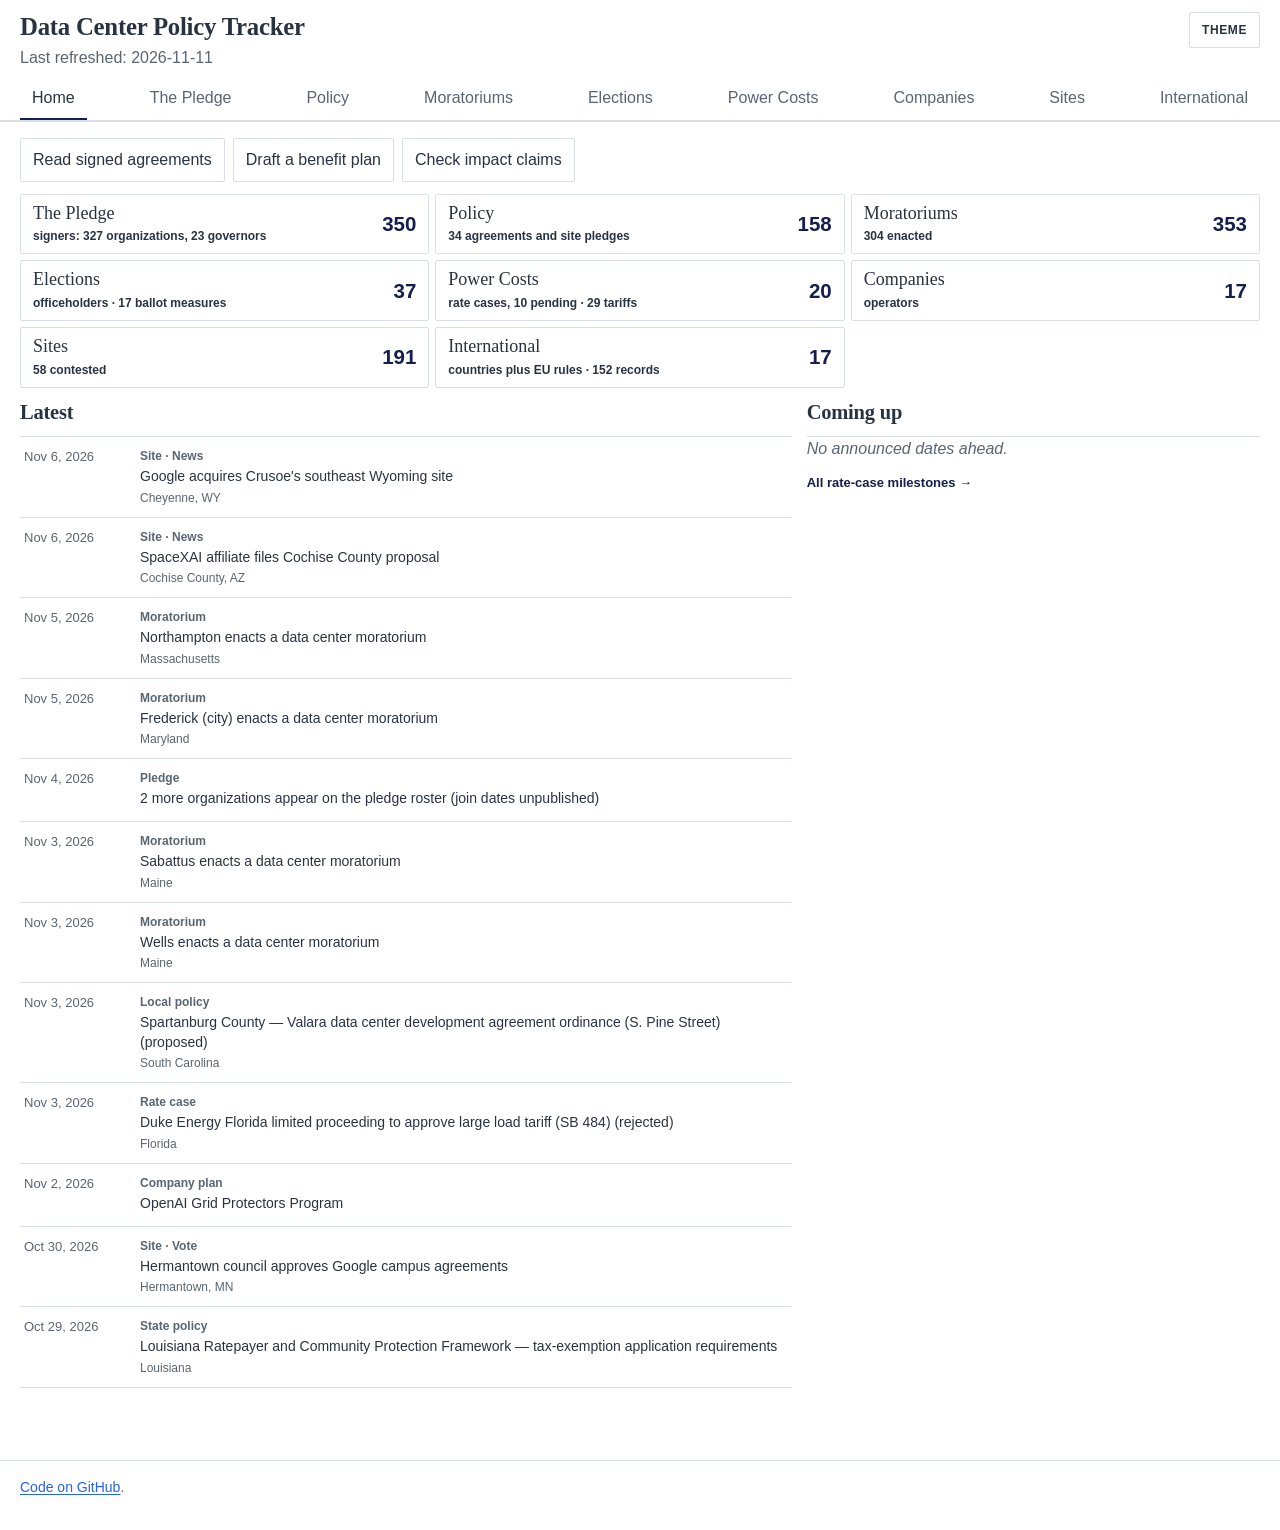
==== commit 781c6f0f: "data: daily refresh 2026-11-11 — 3 units, Fort Worth schedule, Meta Beaver Dam/Lebanon notes - fort-" ====
--- a/docs/index.html
+++ b/docs/index.html
@@ -26,7 +26,7 @@
         "description": "Data-center moratoriums, policies, benefit agreements, utility tariffs, rate cases, elections, operators' published commitments to host communities and community responses, each linked to its primary source.",
         "url": "https://pranava0x0.github.io/datacenterpolicytracker/",
         "isAccessibleForFree": true,
-        "dateModified": "2026-11-10",
+        "dateModified": "2026-11-11",
         "creator": { "@type": "Person", "name": "pranava0x0", "url": "https://github.com/pranava0x0" },
         "spatialCoverage": "United States and selected countries",
         "distribution": [
@@ -1461,7 +1461,7 @@
         </div>
 
         <p class="rp-footnote">
-          Coverage varies by state. For utility tariffs, see <a href="#tariffs/tariffs">Power Costs</a>.
+          Coverage varies by state. <a href="#moratoriums/map">Jurisdiction map</a> · <a href="#tariffs/tariffs">Utility tariffs</a>.
         </p>
         <ul id="policy-stats" class="rp-stats" aria-label="Policy statistics"></ul>
         <div id="policy-modal" class="tariff-modal" hidden>
--- a/docs/styles.css
+++ b/docs/styles.css
@@ -609,11 +609,6 @@
   color: var(--text);
 }
 
-.home-card-dek {
-  font-size: var(--fs-sm);
-  line-height: 1.45;
-  color: var(--text-muted);
-}
 
 .home-card-num {
   grid-area: num;
@@ -6120,7 +6115,6 @@
   .home-card-title { grid-area: title; font-size: var(--fs-md); }
   .home-card-num { grid-area: num; font-size: var(--fs-2xl); }
   .home-card-sub { grid-area: sub; }
-  .home-card-dek { display: none; }
   .feed-btn { grid-template-columns: 5.2rem minmax(0, 1fr); }
 }
 
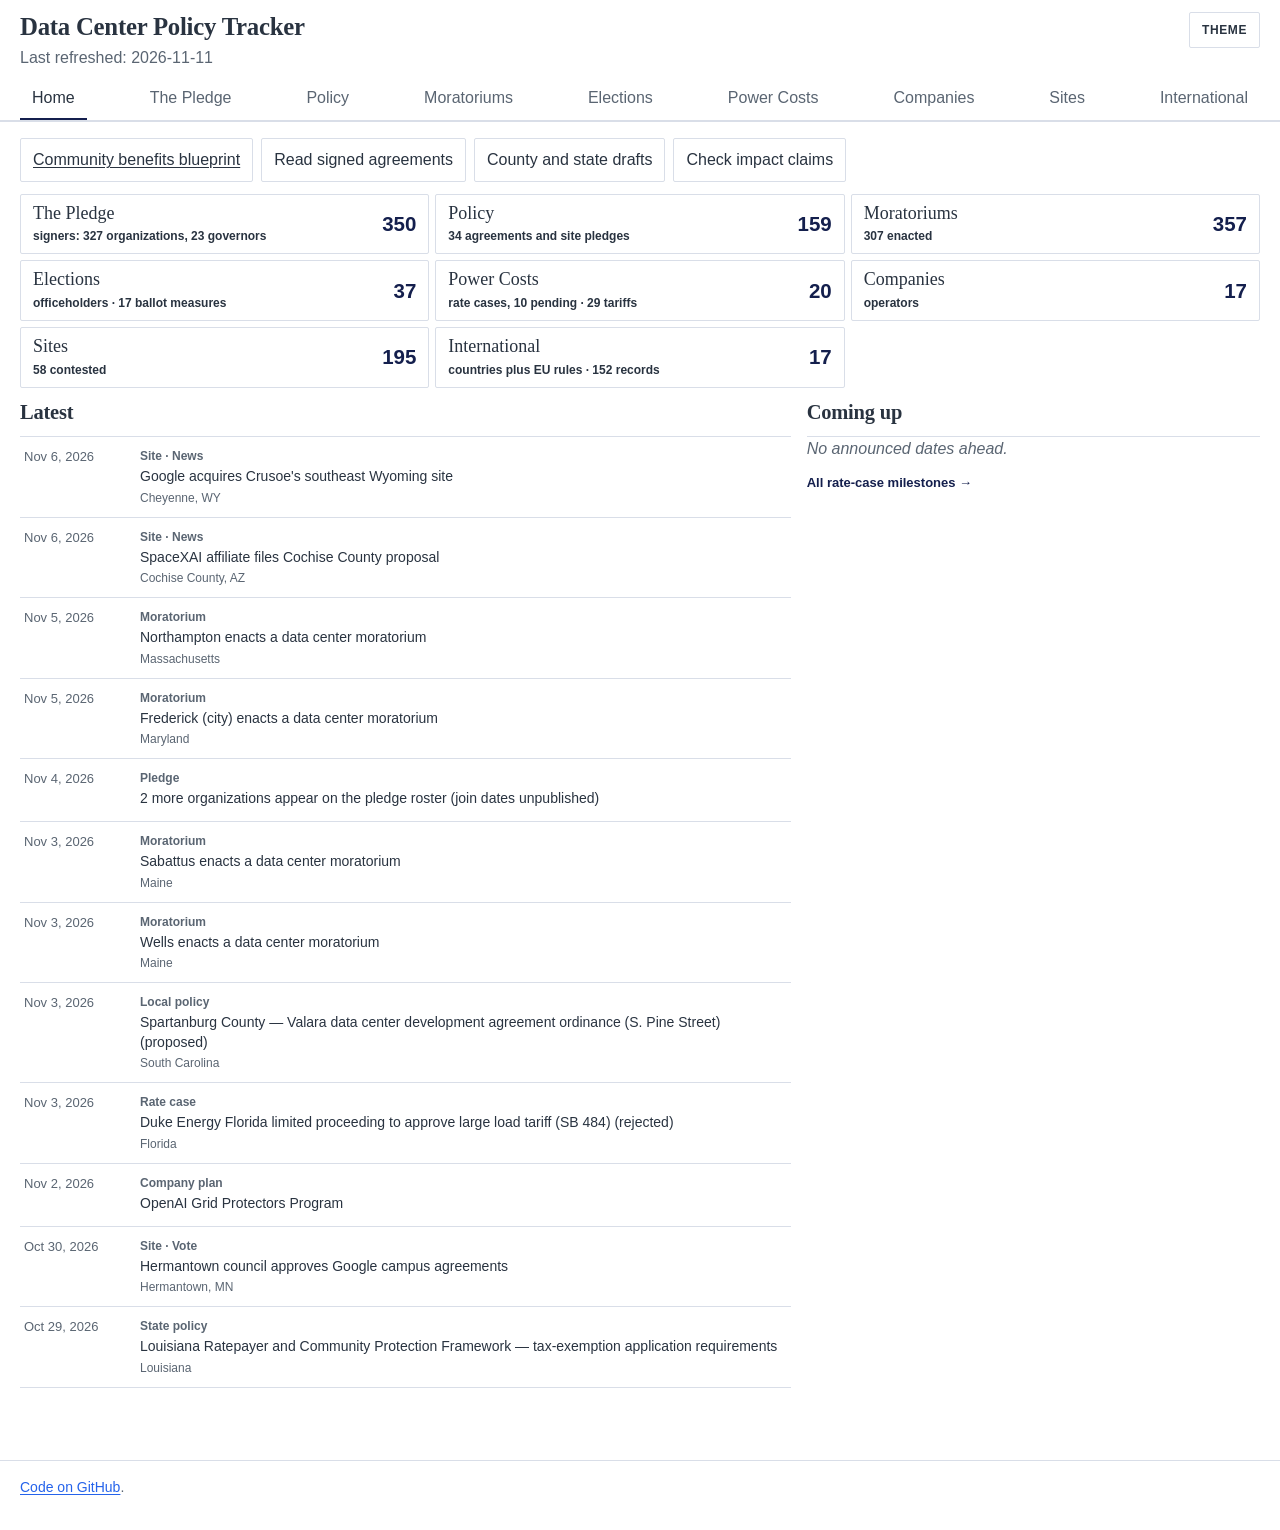
==== commit 3bef2f94: "Publish four editable community benefits drafts with linked local precedents" ====
--- a/docs/index.html
+++ b/docs/index.html
@@ -35,7 +35,7 @@
       }
     </script>
     <link rel="preload" as="fetch" href="data/companies.json" crossorigin />
-    <link rel="stylesheet" href="styles.css?v=20261110b" />
+    <link rel="stylesheet" href="styles.css?v=20261111" />
     <!-- html2pdf is lazy-loaded on demand by the moratorium PDF export (see
          loadHtml2Pdf in app.js) so it doesn't block first paint or tests. -->
     <script defer src="app.js?v=20261110b"></script>
@@ -180,8 +180,9 @@
         <div class="home-body">
 
           <nav class="home-tasks" aria-label="Planning tools">
+            <a href="community-benefits.html">Community benefits blueprint</a>
             <button type="button" data-guide-target="strongest">Read signed agreements</button>
-            <button type="button" data-guide-target="drafts">Draft a benefit plan</button>
+            <button type="button" data-guide-target="drafts">County and state drafts</button>
             <button type="button" data-guide-target="evidence">Check impact claims</button>
           </nav>
           <!-- One card per tab, each led by its main number. Numbers and the
--- a/docs/styles.css
+++ b/docs/styles.css
@@ -6405,13 +6405,14 @@
 
 /* Planning tools share Frameworks routing; the guide module loads on demand. */
 .home-tasks, .guide-controls { display: flex; flex-wrap: wrap; gap: 8px; align-items: center; margin-bottom: 12px; }
-.home-tasks button, .guide-controls button, .guide-controls select {
+.home-tasks a, .home-tasks button, .guide-controls button, .guide-controls select {
   min-height: 44px; padding: 8px 12px; border: 1px solid var(--border);
   border-radius: var(--radius-sm); background: var(--surface); color: var(--text); font: inherit;
 }
 .home-tasks button, .guide-controls button { cursor: pointer; }
-.home-tasks button:hover, .guide-controls button:hover { border-color: var(--accent); }
-.home-tasks button:focus-visible, .guide-controls :focus-visible, .guide-clause summary:focus-visible {
+.home-tasks a { display: inline-flex; align-items: center; justify-content: center; text-align: center; }
+.home-tasks a:hover, .home-tasks button:hover, .guide-controls button:hover { border-color: var(--accent); }
+.home-tasks a:focus-visible, .home-tasks button:focus-visible, .guide-controls :focus-visible, .guide-clause summary:focus-visible {
   outline: 2px solid var(--accent); outline-offset: 3px;
 }
 .planning-guide { max-width: 900px; }
@@ -6429,7 +6430,7 @@
 #view-policies > .subtabs, #subpane-pol-agreements > .subtabs { flex-wrap: wrap; overflow-x: visible; }
 @media (max-width: 640px) {
   .home-tasks { gap: 6px; }
-  .home-tasks button { flex: 1; padding: 8px 6px; font-size: var(--fs-sm); }
+  .home-tasks a, .home-tasks button { flex: 1; padding: 8px 6px; font-size: var(--fs-sm); }
   #view-policies > .subtabs .subtab, #subpane-pol-agreements > .subtabs .subtab { padding: 8px; font-size: var(--fs-sm); }
   .guide-controls select { max-width: 100%; }
   .guide-clause dl { grid-template-columns: 1fr; gap: 4px; }
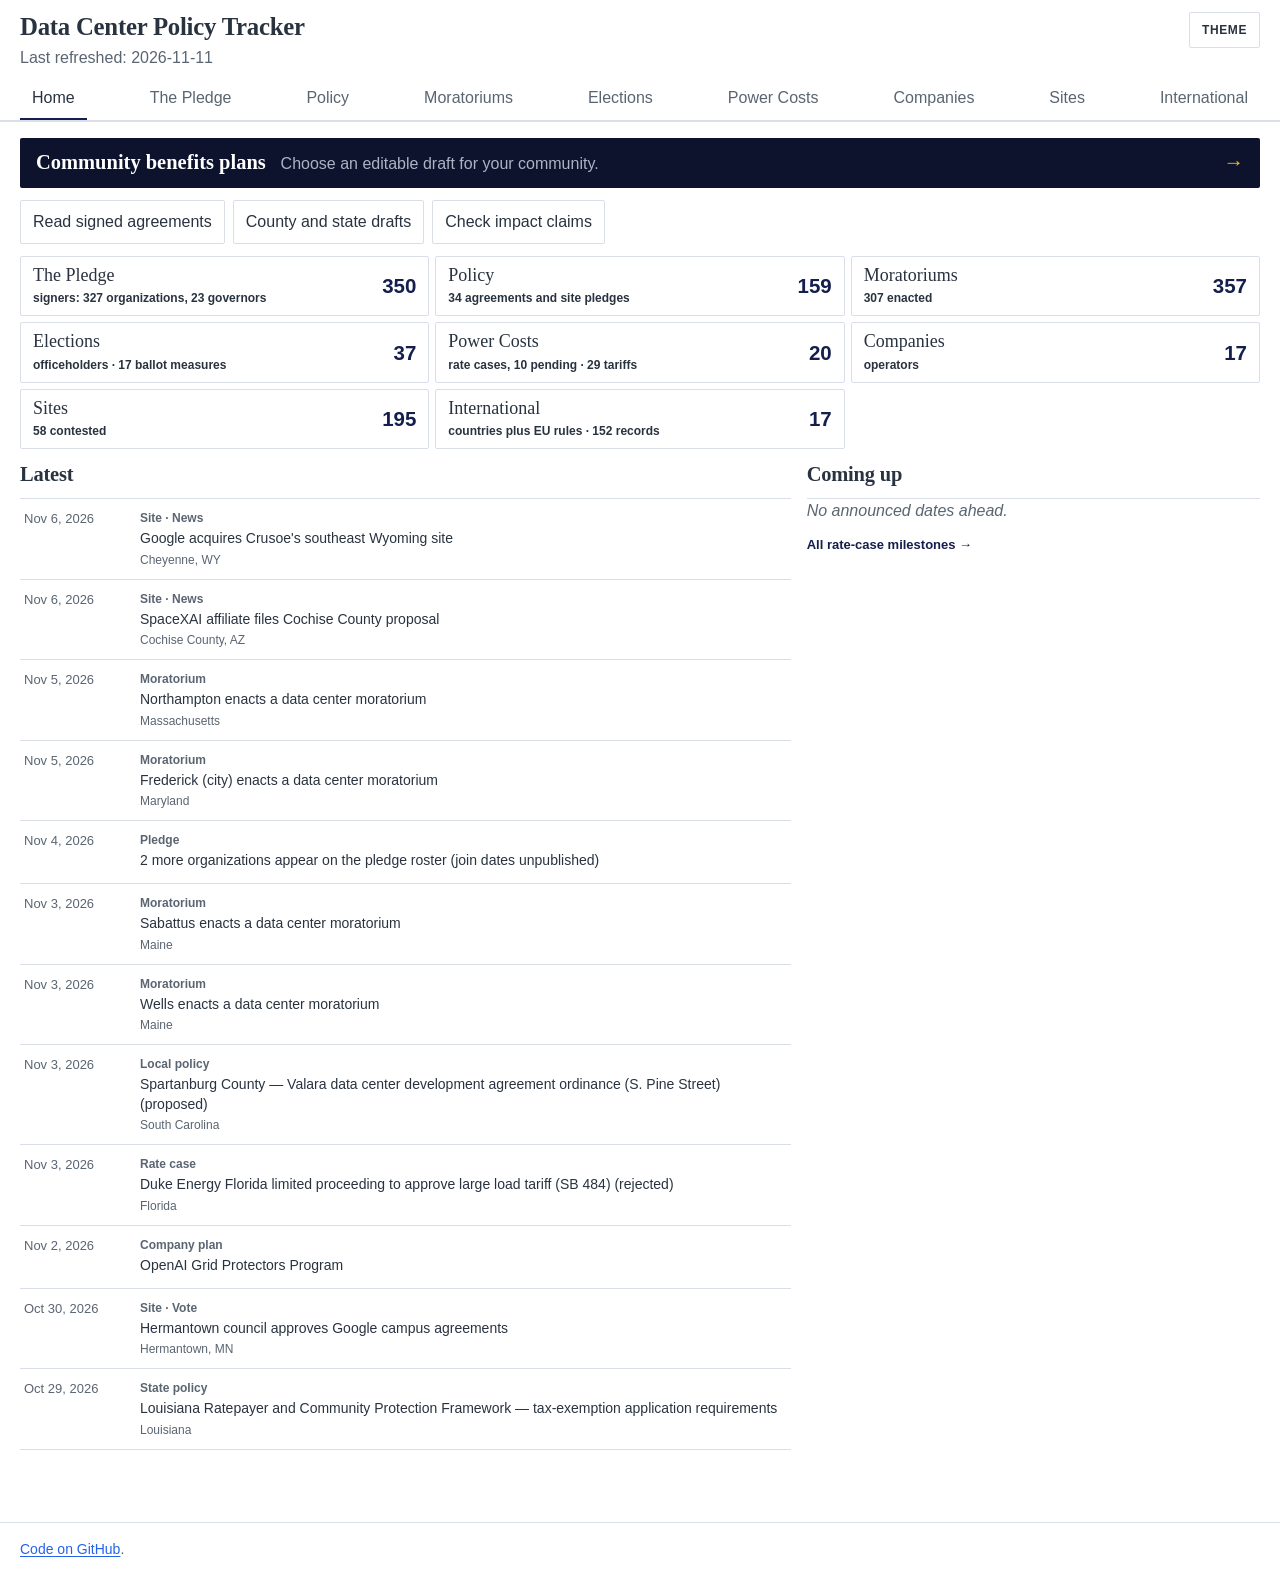
==== commit 2468758d: "Feature community benefits plans above every dashboard view" ====
--- a/docs/index.html
+++ b/docs/index.html
@@ -35,7 +35,7 @@
       }
     </script>
     <link rel="preload" as="fetch" href="data/companies.json" crossorigin />
-    <link rel="stylesheet" href="styles.css?v=20261111" />
+    <link rel="stylesheet" href="styles.css?v=20261112" />
     <!-- html2pdf is lazy-loaded on demand by the moratorium PDF export (see
          loadHtml2Pdf in app.js) so it doesn't block first paint or tests. -->
     <script defer src="app.js?v=20261110b"></script>
@@ -162,6 +162,15 @@
     </header>
 
     <main id="main" tabindex="-1" role="main">
+      <nav class="plans-entry" aria-label="Community planning guide">
+        <a href="community-benefits.html" aria-labelledby="plans-entry-title" aria-describedby="plans-entry-description">
+          <span>
+            <strong id="plans-entry-title">Community benefits plans</strong>
+            <span id="plans-entry-description">Choose an editable draft for your community.</span>
+          </span>
+          <span aria-hidden="true">→</span>
+        </a>
+      </nav>
       <!-- ====================== OVERVIEW VIEW ====================== -->
       <!-- The Home tab, cut to a news-style briefing (v3): a one-line dek, a
            numbers band summarizing the whole record, the soonest docket
@@ -180,7 +189,6 @@
         <div class="home-body">
 
           <nav class="home-tasks" aria-label="Planning tools">
-            <a href="community-benefits.html">Community benefits blueprint</a>
             <button type="button" data-guide-target="strongest">Read signed agreements</button>
             <button type="button" data-guide-target="drafts">County and state drafts</button>
             <button type="button" data-guide-target="evidence">Check impact claims</button>
--- a/docs/styles.css
+++ b/docs/styles.css
@@ -6403,16 +6403,32 @@
 .cba-prov-chip { font-size: var(--fs-xs); color: var(--text); background: var(--surface-2); border-radius: 999px; padding: 2px 10px; }
 .cba-prov-num { font-weight: 700; color: var(--accent); font-variant-numeric: tabular-nums; }
 
+/* A direct route to the editable plans from every dashboard view. */
+.plans-entry { margin: 0 0 12px; }
+.plans-entry a {
+  display: flex; align-items: center; justify-content: space-between; gap: 1rem;
+  min-height: 44px; padding: .6rem 1rem;
+  border-radius: var(--radius-sm); color: var(--band-text); background: var(--band-bg);
+  text-decoration: none;
+}
+.plans-entry strong { font: 600 var(--fs-xl)/1.25 var(--font-serif); }
+.plans-entry a span span { color: var(--band-text-muted); margin-inline-start: .65rem; }
+.plans-entry a > span:last-child { font-size: var(--fs-xl); color: var(--band-accent); }
+.plans-entry a:is(:hover, :focus-visible) strong { text-decoration: underline; }
+.plans-entry a:focus-visible { outline: 2px solid var(--link); outline-offset: 2px; }
+@media (max-width: 640px) {
+  .plans-entry a span span { display: block; margin: .1rem 0 0; font-size: var(--fs-sm); }
+}
+
 /* Planning tools share Frameworks routing; the guide module loads on demand. */
 .home-tasks, .guide-controls { display: flex; flex-wrap: wrap; gap: 8px; align-items: center; margin-bottom: 12px; }
-.home-tasks a, .home-tasks button, .guide-controls button, .guide-controls select {
+.home-tasks button, .guide-controls button, .guide-controls select {
   min-height: 44px; padding: 8px 12px; border: 1px solid var(--border);
   border-radius: var(--radius-sm); background: var(--surface); color: var(--text); font: inherit;
 }
 .home-tasks button, .guide-controls button { cursor: pointer; }
-.home-tasks a { display: inline-flex; align-items: center; justify-content: center; text-align: center; }
-.home-tasks a:hover, .home-tasks button:hover, .guide-controls button:hover { border-color: var(--accent); }
-.home-tasks a:focus-visible, .home-tasks button:focus-visible, .guide-controls :focus-visible, .guide-clause summary:focus-visible {
+.home-tasks button:hover, .guide-controls button:hover { border-color: var(--accent); }
+.home-tasks button:focus-visible, .guide-controls :focus-visible, .guide-clause summary:focus-visible {
   outline: 2px solid var(--accent); outline-offset: 3px;
 }
 .planning-guide { max-width: 900px; }
@@ -6430,7 +6446,7 @@
 #view-policies > .subtabs, #subpane-pol-agreements > .subtabs { flex-wrap: wrap; overflow-x: visible; }
 @media (max-width: 640px) {
   .home-tasks { gap: 6px; }
-  .home-tasks a, .home-tasks button { flex: 1; padding: 8px 6px; font-size: var(--fs-sm); }
+  .home-tasks button { flex: 1; padding: 8px 6px; font-size: var(--fs-sm); }
   #view-policies > .subtabs .subtab, #subpane-pol-agreements > .subtabs .subtab { padding: 8px; font-size: var(--fs-sm); }
   .guide-controls select { max-width: 100%; }
   .guide-clause dl { grid-template-columns: 1fr; gap: 4px; }
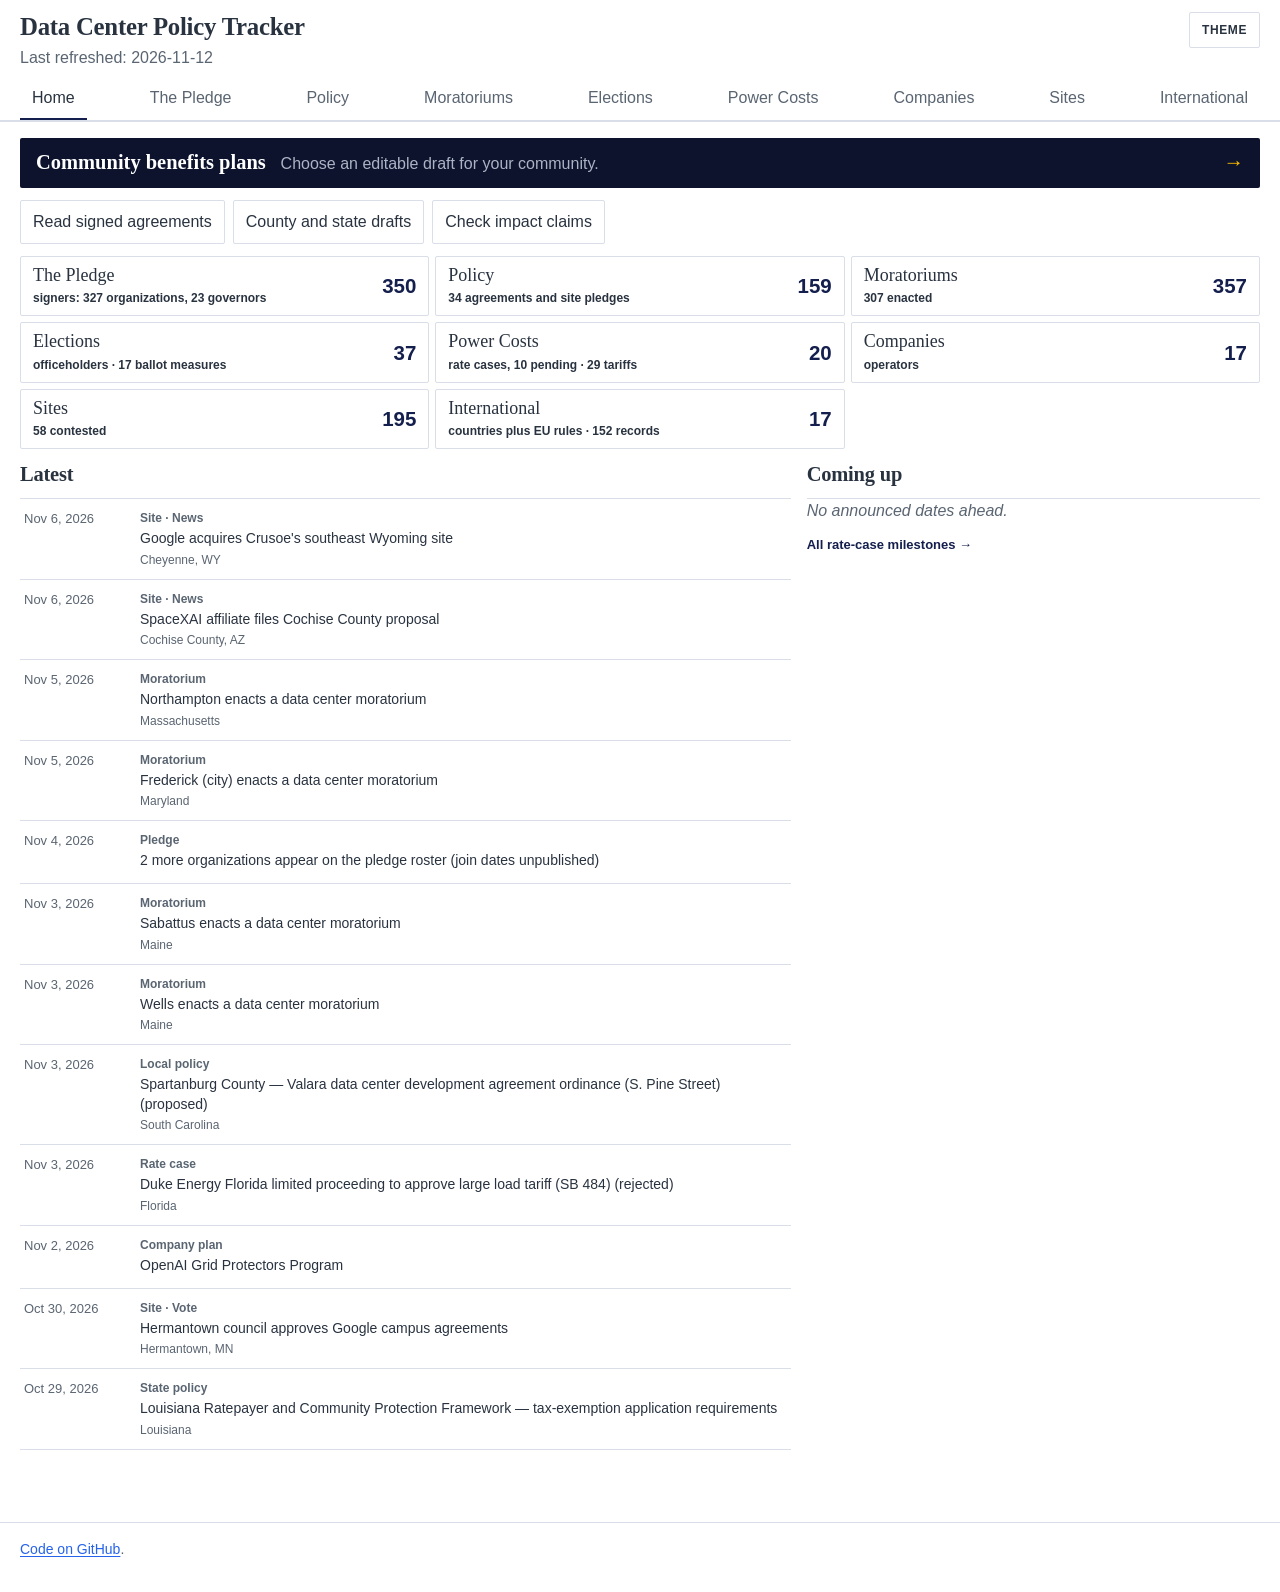
==== commit 7ab5e21a: "data: daily refresh 2026-11-12 — 2 units, Meta Tulsa reviewed, AWS Boardman parked - site:meta-tulsa" ====
--- a/docs/index.html
+++ b/docs/index.html
@@ -26,7 +26,7 @@
         "description": "Data-center moratoriums, policies, benefit agreements, utility tariffs, rate cases, elections, operators' published commitments to host communities and community responses, each linked to its primary source.",
         "url": "https://pranava0x0.github.io/datacenterpolicytracker/",
         "isAccessibleForFree": true,
-        "dateModified": "2026-11-11",
+        "dateModified": "2026-11-12",
         "creator": { "@type": "Person", "name": "pranava0x0", "url": "https://github.com/pranava0x0" },
         "spatialCoverage": "United States and selected countries",
         "distribution": [
@@ -38,7 +38,7 @@
     <link rel="stylesheet" href="styles.css?v=20261112" />
     <!-- html2pdf is lazy-loaded on demand by the moratorium PDF export (see
          loadHtml2Pdf in app.js) so it doesn't block first paint or tests. -->
-    <script defer src="app.js?v=20261110b"></script>
+    <script defer src="app.js?v=20261112-nav"></script>
   </head>
   <body>
     <a class="skip-link" href="#main">Skip to main content</a>
--- a/docs/styles.css
+++ b/docs/styles.css
@@ -6418,6 +6418,10 @@
 .plans-entry a:focus-visible { outline: 2px solid var(--link); outline-offset: 2px; }
 @media (max-width: 640px) {
   .plans-entry a span span { display: block; margin: .1rem 0 0; font-size: var(--fs-sm); }
+  /* Keep the one-tap link on topic pages without displacing their directories. */
+  .plans-entry:has(+ #view-overview[hidden]) { margin-bottom: 0; }
+  .plans-entry:has(+ #view-overview[hidden]) a { padding-block: 0; }
+  .plans-entry:has(+ #view-overview[hidden]) #plans-entry-description { display: none; }
 }
 
 /* Planning tools share Frameworks routing; the guide module loads on demand. */
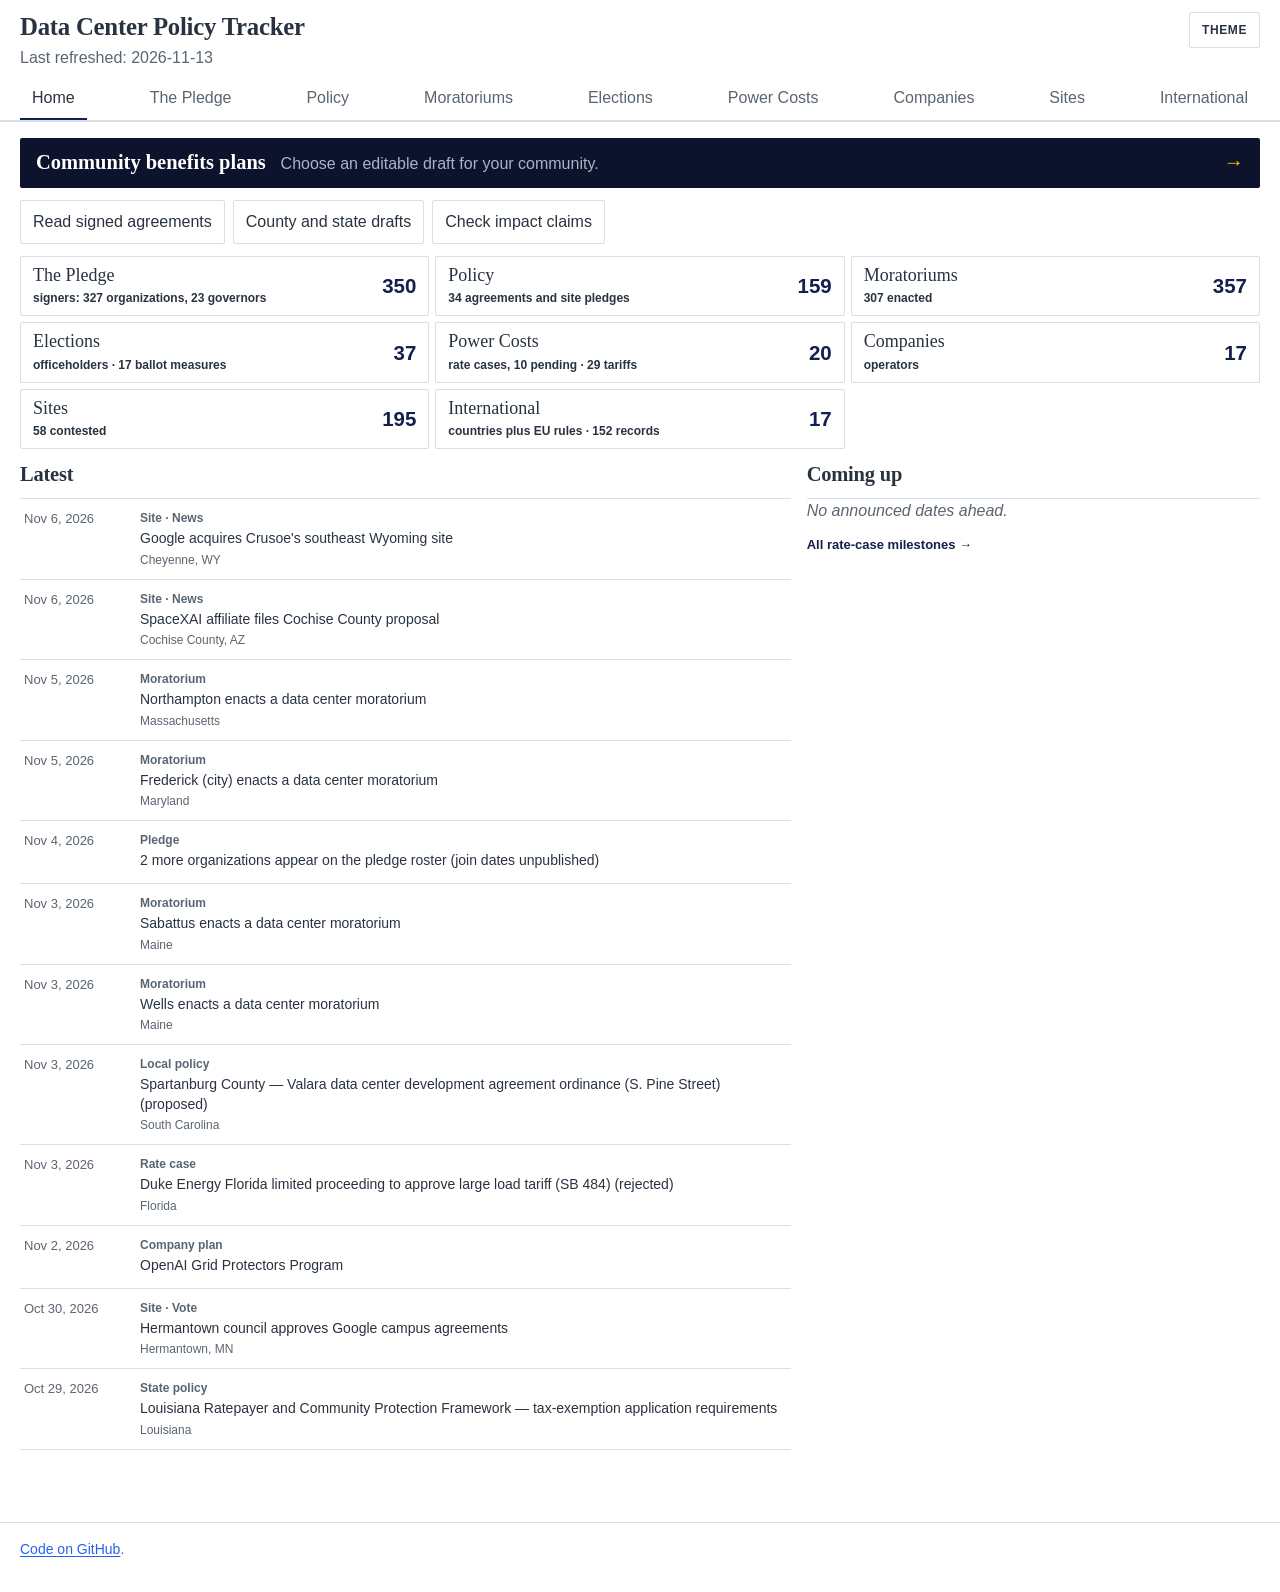
==== commit b85c3cdc: "data: daily refresh 2026-11-13 — 2 site reviews (Microsoft Heath, Hebron OH), Ohio leads Heath: Micr" ====
--- a/docs/index.html
+++ b/docs/index.html
@@ -26,7 +26,7 @@
         "description": "Data-center moratoriums, policies, benefit agreements, utility tariffs, rate cases, elections, operators' published commitments to host communities and community responses, each linked to its primary source.",
         "url": "https://pranava0x0.github.io/datacenterpolicytracker/",
         "isAccessibleForFree": true,
-        "dateModified": "2026-11-12",
+        "dateModified": "2026-11-13",
         "creator": { "@type": "Person", "name": "pranava0x0", "url": "https://github.com/pranava0x0" },
         "spatialCoverage": "United States and selected countries",
         "distribution": [
